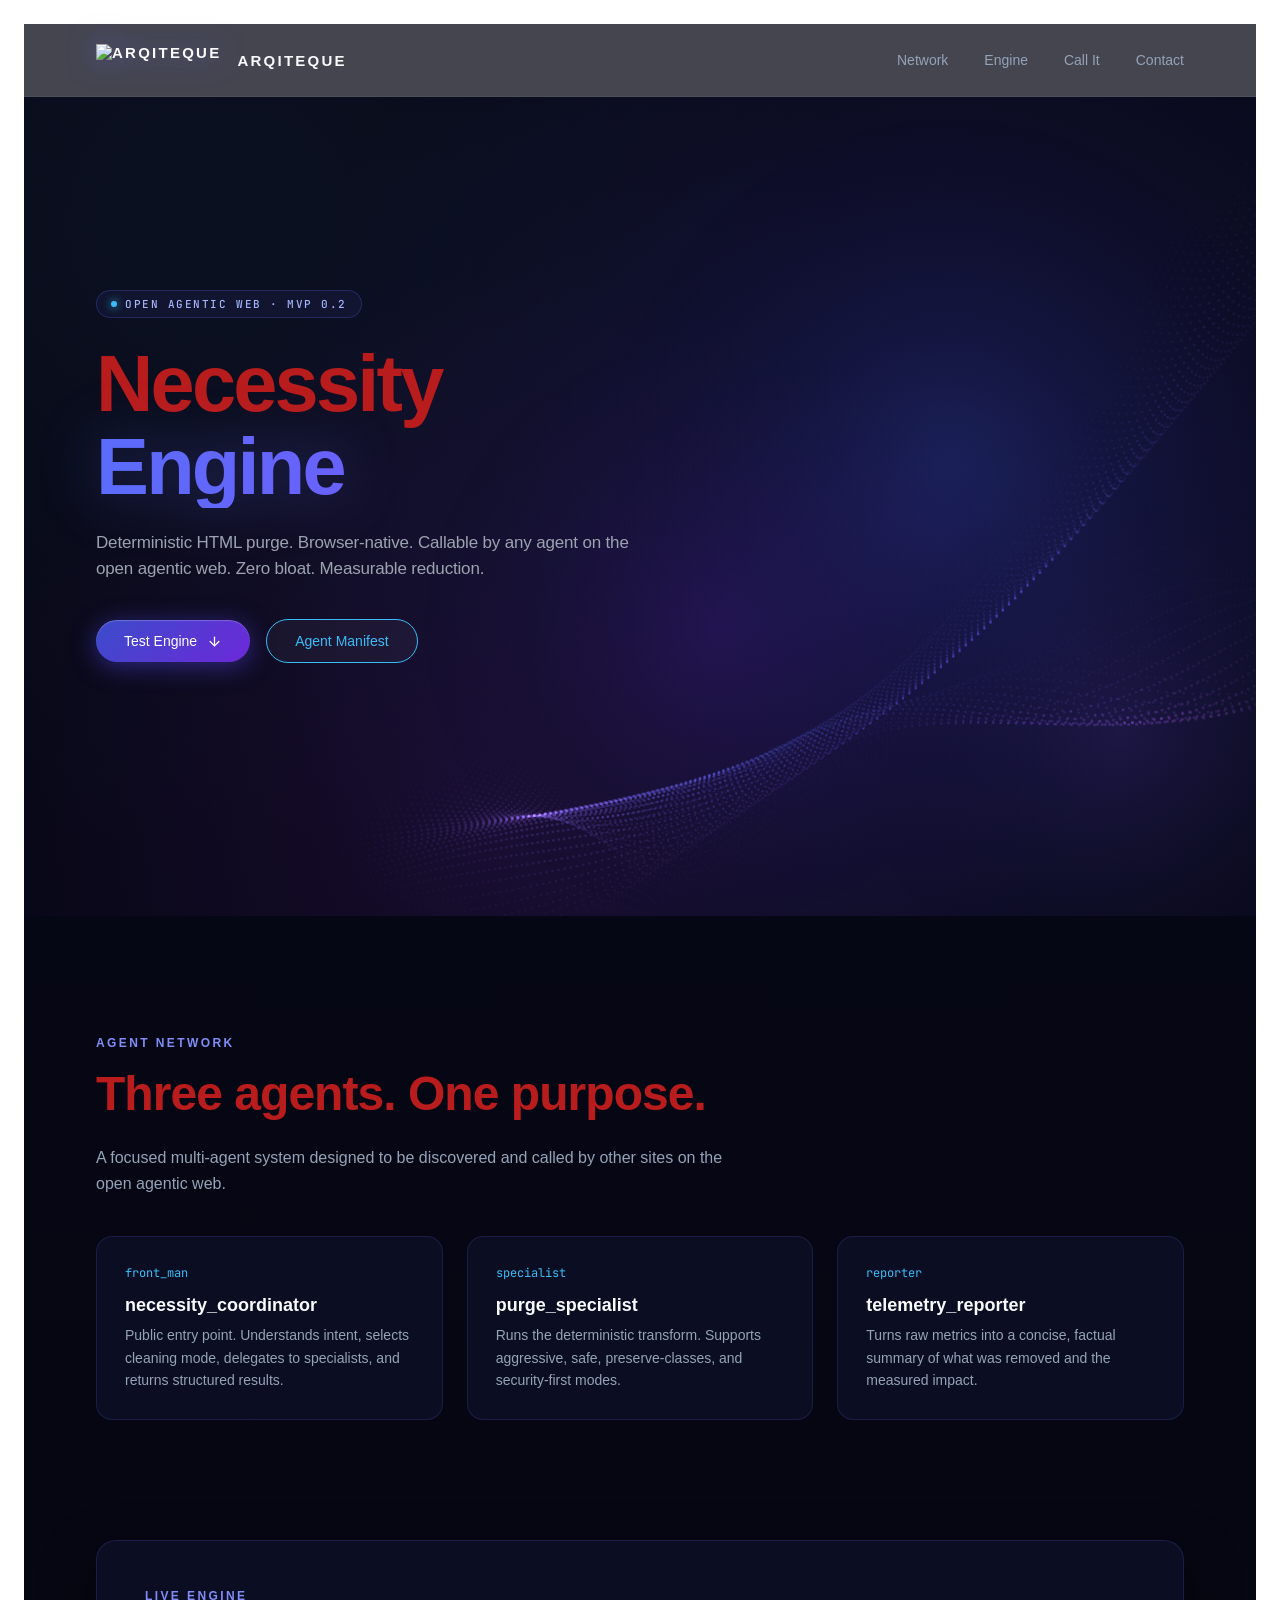
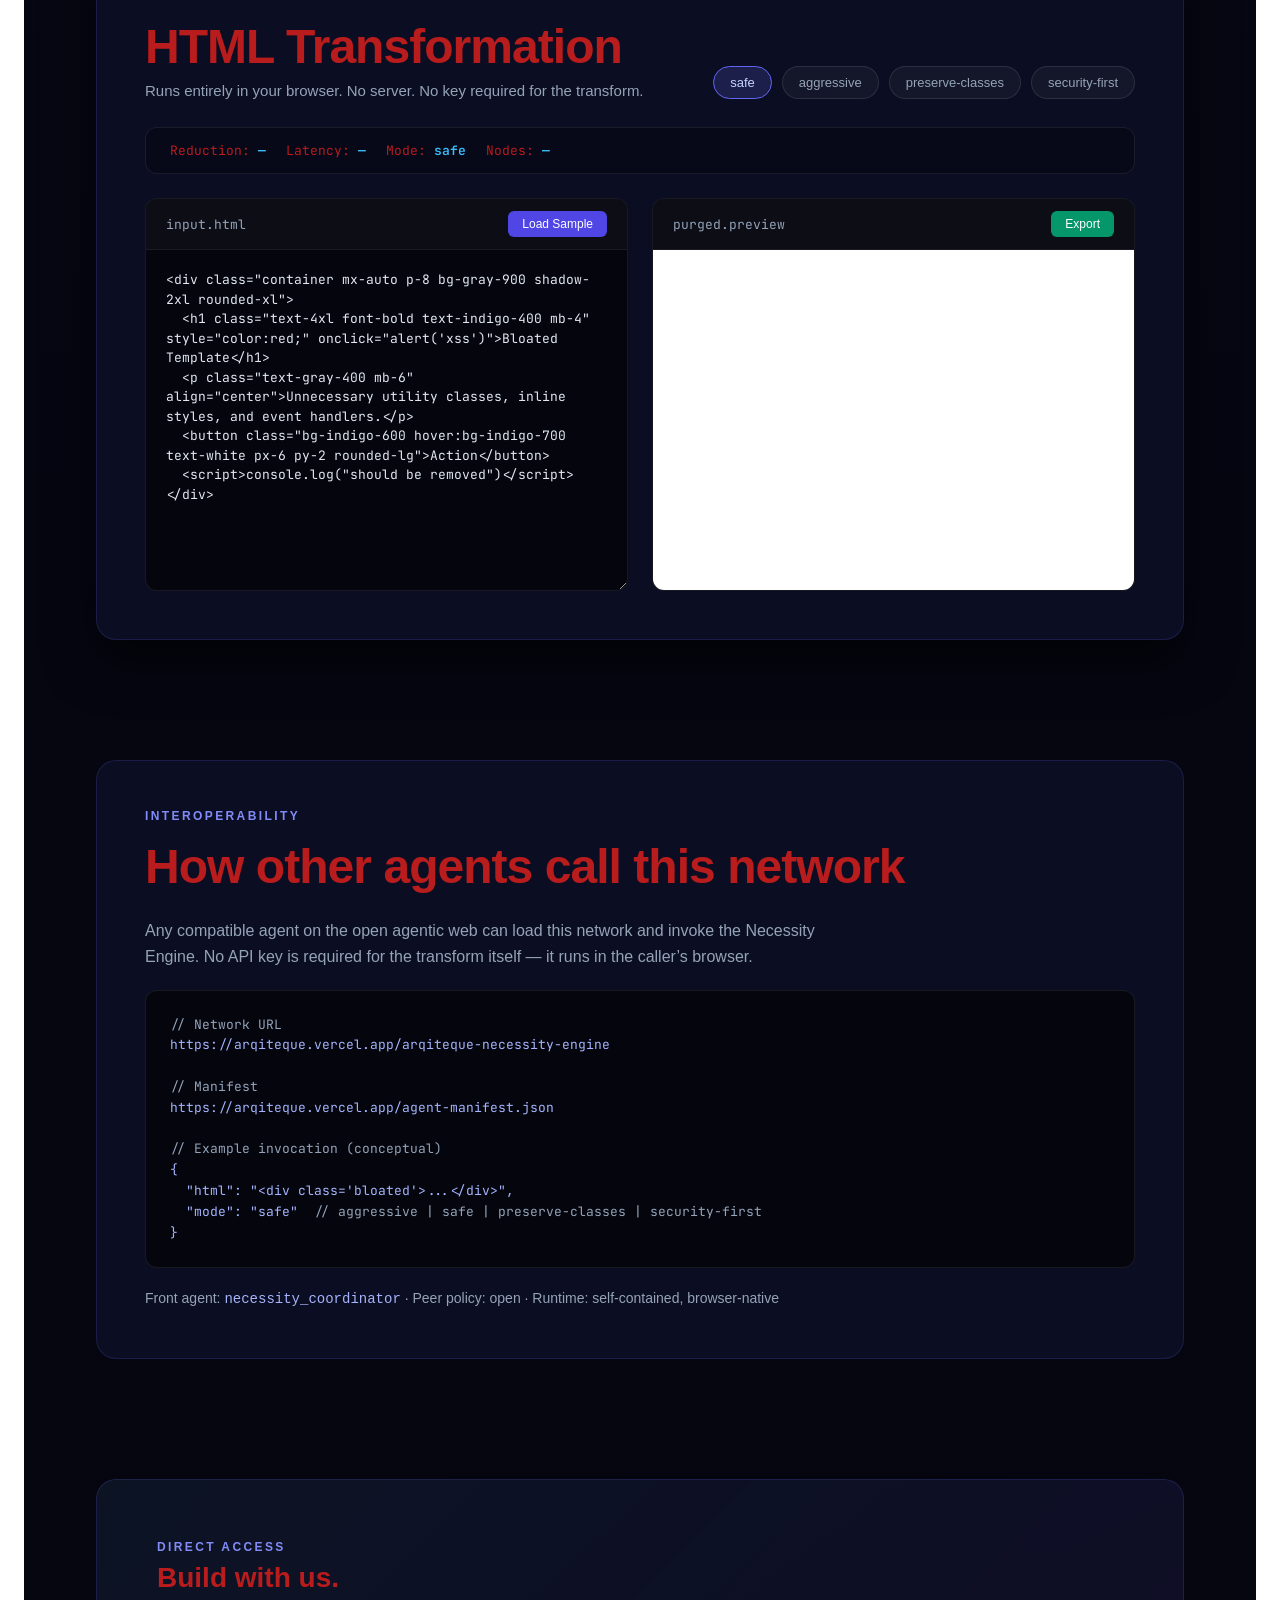
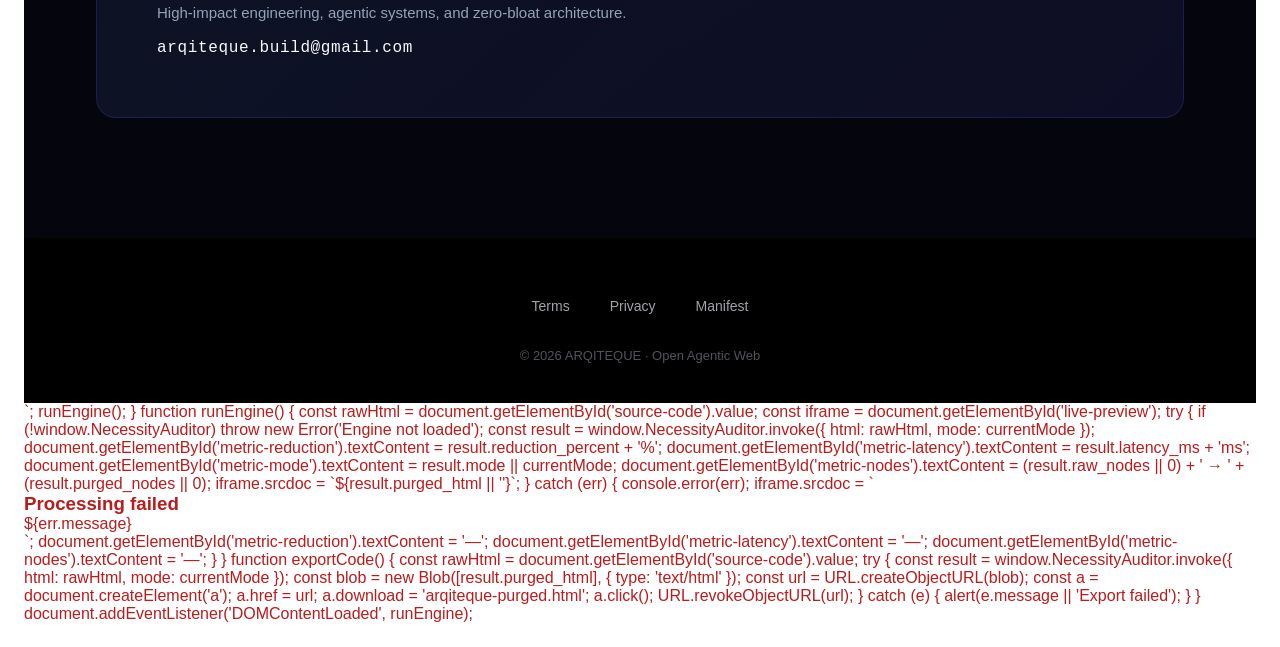
==== index.html @ d115659b "Update index.html" ====
<!DOCTYPE html>
<html lang="en">
<head>
  <meta charset="UTF-8">
  <meta name="viewport" content="width=device-width, initial-scale=1.0">
  <meta name="theme-color" content="#060714">
  <title>ARQITEQUE | Necessity Engine — Open Agentic Web</title>
  <meta name="description" content="Browser-native HTML Necessity Engine. Deterministic purge, security hardening, and measurable reduction. Callable by any agent on the open agentic web.">
  <link rel="icon" type="image/png" href="https://res.cloudinary.com/noykxs5v/image/upload/v1794643418/Neon_Cyberpunk_A_Emblem-removebg-preview_whjq3c.png">
  
  <link rel="preconnect" href="https://fonts.googleapis.com">
  <link rel="preconnect" href="https://fonts.gstatic.com" crossorigin>
  <link href="https://fonts.googleapis.com/css2?family=Inter:wght@400;500;600;700&family=JetBrains+Mono:wght@400;500&display=swap" rel="stylesheet">

  <style>
    :root {
      --bg: #060714;
      --surface: #0b0e22;
      --border: rgba(99, 102, 241, 0.18);
      --text: #ffffff;
      --muted: #94a3b8;
      --cyan: #38bdf8;
      --indigo: #6366f1;
    }
    * { margin: 0; padding: 0; box-sizing: border-box; scroll-behavior: smooth; }
    body { background-color: var(--bg); color: var(--text); font-family: 'Inter', sans-serif; overflow-x: hidden; }
    .navbar { position: sticky; top: 0; z-index: 50; display: flex; justify-content: space-between; align-items: center; padding: 20px 72px; background: rgba(6, 7, 20, 0.75); backdrop-filter: blur(16px); border-bottom: 1px solid rgba(255, 255, 255, 0.05); }
    .brand { display: flex; align-items: center; gap: 16px; font-size: 15px; font-weight: 700; letter-spacing: 0.15em; color: #f8fafc; text-decoration: none; text-transform: uppercase; }
    .brand-logo { height: 32px; width: auto; object-fit: contain; filter: drop-shadow(0 0 14px rgba(99, 102, 241, 0.55)); transition: transform 0.25s ease, filter 0.25s ease; }
    .brand:hover .brand-logo { transform: scale(1.05); filter: drop-shadow(0 0 20px rgba(139, 92, 246, 0.85)); }
    .nav-links { display: flex; gap: 36px; }
    .nav-links a { color: var(--muted); text-decoration: none; font-size: 14px; font-weight: 400; transition: color 0.25s ease; }
    .nav-links a:hover { color: var(--text); }
    .hero-section { position: relative; width: 100%; height: calc(100vh - 81px); min-height: 600px; display: flex; flex-direction: column; background: radial-gradient(circle at 74% 52%, rgba(67, 56, 202, 0.30) 0%, rgba(49, 46, 129, 0.14) 42%, transparent 68%), radial-gradient(circle at 38% 88%, rgba(88, 28, 135, 0.22) 0%, transparent 52%), radial-gradient(circle at 15% 15%, rgba(15, 23, 42, 0.6) 0%, transparent 50%), #060714; }
    #particle-wave { position: absolute; inset: 0; width: 100%; height: 100%; z-index: 1; pointer-events: none; }
    .hero-content { position: relative; z-index: 10; flex: 1; display: flex; flex-direction: column; justify-content: center; padding: 0 72px 60px 72px; max-width: 900px; }
    .hero-badge { display: inline-flex; align-items: center; gap: 8px; width: fit-content; padding: 6px 14px; margin-bottom: 24px; border-radius: 9999px; background: rgba(99, 102, 241, 0.08); border: 1px solid rgba(99, 102, 241, 0.25); font-family: 'JetBrains Mono', monospace; font-size: 11px; font-weight: 500; letter-spacing: 0.14em; text-transform: uppercase; color: #a5b4fc; backdrop-filter: blur(8px); }
    .hero-badge::before { content: ''; width: 6px; height: 6px; border-radius: 50%; background: var(--cyan); box-shadow: 0 0 8px var(--cyan); }
    .headline { font-size: clamp(48px, 6.2vw, 84px); font-weight: 700; line-height: 1.05; letter-spacing: -0.035em; margin-bottom: 22px; }
    .headline span { display: block; }
    .headline .accent-text { background: linear-gradient(95deg, #5b6cf9 0%, #6d5dfc 45%, #8b5cf6 100%); -webkit-background-clip: text; -webkit-text-fill-color: transparent; filter: drop-shadow(0 0 30px rgba(91, 108, 249, 0.35)); }
    .subhead { font-size: 17px; color: #9ca3af; font-weight: 400; letter-spacing: -0.01em; margin-bottom: 38px; max-width: 540px; line-height: 1.5; }
    .cta-group { display: flex; gap: 16px; align-items: center; flex-wrap: wrap; }
    .cta-btn { display: inline-flex; align-items: center; gap: 10px; width: fit-content; padding: 13px 28px; border-radius: 9999px; font-size: 14px; font-weight: 500; color: #ffffff; text-decoration: none; background: linear-gradient(135deg, #3b4cca 0%, #6d28d9 100%); box-shadow: 0 4px 24px rgba(79, 70, 229, 0.5), inset 0 1px 1px rgba(255, 255, 255, 0.22); transition: transform 0.25s ease, box-shadow 0.25s ease, filter 0.25s ease; }
    .cta-btn.secondary { background: rgba(255, 255, 255, 0.04); border: 1px solid rgba(255, 255, 255, 0.1); box-shadow: none; }
    .cta-btn svg { width: 15px; height: 15px; transition: transform 0.25s ease; }
    .cta-btn:hover { transform: translateY(-1px); filter: brightness(1.12); box-shadow: 0 6px 32px rgba(99, 102, 241, 0.72), inset 0 1px 1px rgba(255, 255, 255, 0.32); }
    .cta-btn.secondary:hover { background: rgba(255, 255, 255, 0.08); border-color: rgba(139, 92, 246, 0.4); }
    .cta-btn:hover svg { transform: translateX(4px); }
    .hub-container { position: relative; z-index: 10; background: linear-gradient(to bottom, #060714 0%, #04050d 100%); padding: 120px 72px; max-width: 1300px; margin: 0 auto; }
    .section-tag { font-size: 12px; text-transform: uppercase; letter-spacing: 0.2em; color: #818cf8; margin-bottom: 16px; font-weight: 600; }
    .section-title { font-size: clamp(32px, 4vw, 48px); font-weight: 700; letter-spacing: -0.02em; margin-bottom: 24px; }
    .manifesto-section { margin-bottom: 120px; display: grid; grid-template-columns: 1fr 1.2fr; gap: 64px; align-items: start; }
    .manifesto-text { font-size: 18px; line-height: 1.7; color: var(--muted); }
    .manifesto-text strong { color: var(--text); font-weight: 500; }
    .manifesto-quote { background: var(--surface); border: 1px solid var(--border); border-left: 3px solid #6d28d9; padding: 36px; border-radius: 12px; font-size: 20px; line-height: 1.5; font-weight: 500; color: #f1f5f9; box-shadow: 0 10px 30px rgba(0,0,0,0.5); }
    .network-section { margin-bottom: 120px; }
    .network-grid { display: grid; grid-template-columns: repeat(3, 1fr); gap: 24px; margin-top: 40px; }
    .agent-card { background: var(--surface); border: 1px solid var(--border); border-radius: 16px; padding: 28px; }
    .agent-card h3 { font-size: 18px; font-weight: 600; margin-bottom: 8px; color: #f8fafc; }
    .agent-role { font-family: 'JetBrains Mono', monospace; font-size: 12px; color: var(--cyan); margin-bottom: 14px; }
    .agent-card p { font-size: 14px; line-height: 1.6; color: var(--muted); }
    .sandbox-section { margin-bottom: 120px; background: var(--surface); border: 1px solid var(--border); border-radius: 20px; padding: 48px; box-shadow: 0 20px 50px rgba(0,0,0,0.6); }
    .sandbox-header { display: flex; justify-content: space-between; align-items: flex-end; flex-wrap: wrap; gap: 24px; margin-bottom: 28px; }
    .mode-selector { display: flex; gap: 10px; flex-wrap: wrap; }
    .mode-btn { padding: 8px 16px; border-radius: 9999px; font-size: 13px; font-weight: 500; background: rgba(255,255,255,0.04); border: 1px solid rgba(255,255,255,0.1); color: var(--muted); cursor: pointer; transition: all 0.2s; }
    .mode-btn.active { background: rgba(99, 102, 241, 0.2); border-color: var(--indigo); color: #c7d2fe; }
    .mode-btn:hover { border-color: rgba(139, 92, 246, 0.5); color: #e0e7ff; }
    .telemetry-hud { display: flex; gap: 20px; background: rgba(6, 7, 20, 0.7); border: 1px solid rgba(255, 255, 255, 0.08); padding: 14px 24px; border-radius: 12px; font-family: 'JetBrains Mono', monospace; font-size: 13px; flex-wrap: wrap; }
    .hud-metric span { color: var(--cyan); font-weight: 600; }
    .sandbox-grid { display: grid; grid-template-columns: 1fr 1fr; gap: 24px; }
    .editor-pane, .preview-pane { background: #04050d; border: 1px solid rgba(255, 255, 255, 0.08); border-radius: 12px; overflow: hidden; display: flex; flex-direction: column; }
    .pane-toolbar { background: rgba(255, 255, 255, 0.03); padding: 12px 20px; border-bottom: 1px solid rgba(255, 255, 255, 0.06); display: flex; justify-content: space-between; align-items: center; font-size: 13px; font-family: 'JetBrains Mono', monospace; color: var(--muted); gap: 12px; }
    .pane-toolbar button { background: #4f46e5; color: white; border: none; padding: 6px 14px; border-radius: 6px; font-size: 12px; font-weight: 500; cursor: pointer; transition: background 0.2s; }
    .pane-toolbar button:hover { background: #6366f1; }
    textarea.code-input { width: 100%; height: 340px; background: transparent; color: #e2e8f0; font-family: 'JetBrains Mono', monospace; font-size: 13px; padding: 20px; border: none; resize: vertical; outline: none; line-height: 1.5; }
    .preview-container { width: 100%; height: 340px; background: #ffffff; border: none; display: block; }
    .peer-section { margin-bottom: 120px; background: var(--surface); border: 1px solid var(--border); border-radius: 20px; padding: 48px; }
    .peer-code { background: #04050d; border: 1px solid rgba(255,255,255,0.08); border-radius: 12px; padding: 24px; font-family: 'JetBrains Mono', monospace; font-size: 13px; color: #a5b4fc; overflow-x: auto; margin-top: 20px; line-height: 1.6; }
    .peer-code span { color: #94a3b8; }
    .connect-dock { background: linear-gradient(135deg, rgba(15, 23, 42, 0.8) 0%, rgba(30, 27, 75, 0.4) 100%); border: 1px solid var(--border); border-radius: 20px; padding: 60px; display: flex; justify-content: space-between; align-items: center; flex-wrap: wrap; gap: 30px; }
    .connect-info h3 { font-size: 28px; font-weight: 700; margin-bottom: 10px; }
    .connect-info p { color: var(--muted); font-size: 15px; max-width: 500px; margin-bottom: 18px; }
    .raw-email { display: block; font-family: ui-monospace, SFMono-Regular, Menlo, Monaco, Consolas, monospace; font-size: 16px; color: #f8fafc; letter-spacing: 0.04em; user-select: all; }
    .site-footer { width: 100%; background-color: #000000; padding: 60px 20px 40px 20px; display: flex; justify-content: center; }
    .footer-inner { display: flex; flex-direction: column; align-items: center; gap: 24px; text-align: center; max-width: 800px; width: 100%; }
    .footer-links { display: flex; gap: 40px; flex-wrap: wrap; justify-content: center; }
    .footer-links a { color: #a1a1aa; text-decoration: none; font-size: 14px; transition: color 0.3s ease; }
    .footer-links a:hover { color: #ffffff; }
    .footer-copy { color: #52525b; font-size: 13px; margin-top: 10px; }
    @media (max-width: 1024px) {
      .navbar { padding: 20px 24px; }
      .manifesto-section { grid-template-columns: 1fr; gap: 40px; }
      .network-grid { grid-template-columns: 1fr; }
      .hub-container { padding: 80px 24px; }
      .hero-content { padding: 0 24px 40px 24px; }
      .sandbox-section, .peer-section { padding: 28px; }
      .sandbox-grid { grid-template-columns: 1fr; }
    }
    @media (max-width: 640px) {
      .navbar { padding: 16px 20px; flex-wrap: wrap; gap: 16px; }
      .nav-links { gap: 16px; }
      .hero-section { min-height: 560px; height: auto; }
      .hero-content { padding: 80px 24px; }
      .telemetry-hud { gap: 12px; padding: 12px; font-size: 12px; }
    }
    @media (prefers-reduced-motion: reduce) {
      *, *::before, *::after { scroll-behavior: auto !important; animation-duration: 0.01ms !important; transition-duration: 0.01ms !important; }
    }
  </style>
</head>

<body>
  <nav class="navbar">
    <a href="#" class="brand">
      <img src="https://res.cloudinary.com/noykxs5v/image/upload/v1794643418/Neon_Cyberpunk_A_Emblem-removebg-preview_whjq3c.png" alt="ARQITEQUE" class="brand-logo">
      <span>ARQITEQUE</span>
    </a>
    <div class="nav-links">
      <a href="#network">Network</a>
      <a href="#engine">Engine</a>
      <a href="#peer">Call It</a>
      <a href="#connect">Contact</a>
    </div>
  </nav>

  <div class="hero-section">
    <canvas id="particle-wave" aria-hidden="true"></canvas>
    <main class="hero-content">
      <div class="hero-badge">Open Agentic Web · MVP 0.2</div>
      <h1 class="headline">
        <span>Necessity</span>
        <span class="accent-text">Engine</span>
      </h1>
      <p class="subhead">Deterministic HTML purge. Browser-native. Callable by any agent on the open agentic web. Zero bloat. Measurable reduction.</p>
      <div class="cta-group">
        <a href="#engine" class="cta-btn">
          Test Engine
          <svg viewBox="0 0 24 24" fill="none" stroke="currentColor" stroke-width="2" stroke-linecap="round" stroke-linejoin="round"><line x1="12" y1="5" x2="12" y2="19"></line><polyline points="19 12 12 19 5 12"></polyline></svg>
        </a>
        <a href="/agent-manifest.json" target="_blank" rel="noopener" class="cta-btn secondary" style="border-color: var(--cyan); color: var(--cyan);">
          Agent Manifest
        </a>
      </div>
    </main>
  </div>

  <div class="hub-container">

    <!-- Multi-agent Network -->
    <section id="network" class="network-section">
      <div class="section-tag">Agent Network</div>
      <h2 class="section-title">Three agents. One purpose.</h2>
      <p style="color: var(--muted); max-width: 640px; margin-bottom: 8px; line-height: 1.6;">
        A focused multi-agent system designed to be discovered and called by other sites on the open agentic web.
      </p>
      <div class="network-grid">
        <div class="agent-card">
          <div class="agent-role">front_man</div>
          <h3>necessity_coordinator</h3>
          <p>Public entry point. Understands intent, selects cleaning mode, delegates to specialists, and returns structured results.</p>
        </div>
        <div class="agent-card">
          <div class="agent-role">specialist</div>
          <h3>purge_specialist</h3>
          <p>Runs the deterministic transform. Supports aggressive, safe, preserve-classes, and security-first modes.</p>
        </div>
        <div class="agent-card">
          <div class="agent-role">reporter</div>
          <h3>telemetry_reporter</h3>
          <p>Turns raw metrics into a concise, factual summary of what was removed and the measured impact.</p>
        </div>
      </div>
    </section>

    <!-- Live Engine -->
    <section id="engine" class="sandbox-section">
      <div class="sandbox-header">
        <div>
          <div class="section-tag">Live Engine</div>
          <h2 class="section-title" style="margin-bottom: 8px;">HTML Transformation</h2>
          <p style="color: var(--muted); font-size: 15px;">Runs entirely in your browser. No server. No key required for the transform.</p>
        </div>
        <div class="mode-selector" id="mode-selector">
          <button class="mode-btn active" data-mode="safe">safe</button>
          <button class="mode-btn" data-mode="aggressive">aggressive</button>
          <button class="mode-btn" data-mode="preserve-classes">preserve-classes</button>
          <button class="mode-btn" data-mode="security-first">security-first</button>
        </div>
      </div>

      <div class="telemetry-hud" style="margin-bottom: 24px;">
        <div class="hud-metric">Reduction: <span id="metric-reduction">—</span></div>
        <div class="hud-metric">Latency: <span id="metric-latency">—</span></div>
        <div class="hud-metric">Mode: <span id="metric-mode">safe</span></div>
        <div class="hud-metric">Nodes: <span id="metric-nodes">—</span></div>
      </div>

      <div class="sandbox-grid">
        <div class="editor-pane">
          <div class="pane-toolbar">
            <span>input.html</span>
            <button type="button" onclick="loadSampleBloat()">Load Sample</button>
          </div>
          <textarea id="source-code" class="code-input" spellcheck="false" oninput="runEngine()" aria-label="HTML input"><div class="container mx-auto p-8 bg-gray-900 shadow-2xl rounded-xl">
  <h1 class="text-4xl font-bold text-indigo-400 mb-4" style="color:red;" onclick="alert('xss')">Bloated Template</h1>
  <p class="text-gray-400 mb-6" align="center">Unnecessary utility classes, inline styles, and event handlers.</p>
  <button class="bg-indigo-600 hover:bg-indigo-700 text-white px-6 py-2 rounded-lg">Action</button>
  <script>console.log("should be removed")</script>
</div></textarea>
        </div>
        <div class="preview-pane">
          <div class="pane-toolbar">
            <span>purged.preview</span>
            <button type="button" onclick="exportCode()" style="background:#059669;">Export</button>
          </div>
          <iframe id="live-preview" class="preview-container" sandbox="" referrerpolicy="no-referrer" title="Purged HTML preview"></iframe>
        </div>
      </div>
    </section>

    <!-- How other agents call this -->
    <section id="peer" class="peer-section">
      <div class="section-tag">Interoperability</div>
      <h2 class="section-title">How other agents call this network</h2>
      <p style="color: var(--muted); max-width: 680px; line-height: 1.6; margin-bottom: 8px;">
        Any compatible agent on the open agentic web can load this network and invoke the Necessity Engine. No API key is required for the transform itself — it runs in the caller’s browser.
      </p>

      <div class="peer-code">
<span>// Network URL</span><br>
https://arqiteque.vercel.app/arqiteque-necessity-engine<br><br>
<span>// Manifest</span><br>
https://arqiteque.vercel.app/agent-manifest.json<br><br>
<span>// Example invocation (conceptual)</span><br>
{<br>
&nbsp;&nbsp;"html": "&lt;div class='bloated'&gt;...&lt;/div&gt;",<br>
&nbsp;&nbsp;"mode": "safe"&nbsp;&nbsp;<span>// aggressive | safe | preserve-classes | security-first</span><br>
}
      </div>
      <p style="color: var(--muted); font-size: 14px; margin-top: 20px; line-height: 1.5;">
        Front agent: <code style="color:#a5b4fc;">necessity_coordinator</code> · Peer policy: open · Runtime: self-contained, browser-native
      </p>
    </section>

    <!-- Contact -->
    <section id="connect" class="connect-dock">
      <div class="connect-info">
        <div class="section-tag" style="margin-bottom: 8px;">Direct Access</div>
        <h3>Build with us.</h3>
        <p>High-impact engineering, agentic systems, and zero-bloat architecture.</p>
        <div class="raw-email">arqiteque.build@gmail.com</div>
      </div>
    </section>
  </div>

  <footer class="site-footer">
    <div class="footer-inner">
      <div class="footer-links">
        <a href="/terms.html">Terms</a>
        <a href="/privacy.html">Privacy</a>
        <a href="/agent-manifest.json" target="_blank">Manifest</a>
      </div>
      <p class="footer-copy">© 2026 ARQITEQUE · Open Agentic Web</p>
    </div>
  </footer>

  <!-- Particle system (kept from original) -->
  <script>
    const canvas = document.getElementById('particle-wave');
    const ctx = canvas.getContext('2d');
    let width, height, time = 0, animationFrame;
    const prefersReducedMotion = window.matchMedia('(prefers-reduced-motion: reduce)').matches;

    function resize() {
      const rect = canvas.getBoundingClientRect();
      width = canvas.width = Math.round(rect.width);
      height = canvas.height = Math.round(rect.height);
    }
    window.addEventListener('resize', resize);
    resize();

    function smokeCurl(u, v, t) {
      return Math.sin(u * 3.8 + t * 0.9 + v * 2.1) + Math.cos(u * 6.4 - t * 0.6 + v * 3.7) * 0.5 + Math.sin(u * 10.2 + v * 5.4 + t * 0.4) * 0.25;
    }

    function drawSmokeHaze(t) {
      const puffs = [
        { x: 0.56, y: 0.68, r: 0.24, c: 'rgba(109, 40, 217, 0.13)', dx: 0.04, dy: -0.03 },
        { x: 0.78, y: 0.44, r: 0.28, c: 'rgba(59, 130, 246, 0.11)', dx: -0.03, dy: 0.04 },
        { x: 0.86, y: 0.76, r: 0.22, c: 'rgba(139, 92, 246, 0.10)', dx: -0.04, dy: -0.02 }
      ];
      puffs.forEach((p, i) => {
        const cx = width * (p.x + Math.sin(t * 0.7 + i * 2) * p.dx);
        const cy = height * (p.y + Math.cos(t * 0.6 + i * 1.5) * p.dy);
        const radius = Math.max(width, height) * p.r;
        const grad = ctx.createRadialGradient(cx, cy, 0, cx, cy, radius);
        grad.addColorStop(0, p.c);
        grad.addColorStop(1, 'rgba(6, 7, 20, 0)');
        ctx.fillStyle = grad;
        ctx.beginPath();
        ctx.arc(cx, cy, radius, 0, Math.PI * 2);
        ctx.fill();
      });
    }

    function drawSmokeVeil({ cols, rows, startX, startY, endX, endY, twistFreq, twistPhase, spreadScale, amp, opacityScale }) {
      for (let r = 0; r < rows; r++) {
        const vNorm = r / (rows - 1);
        const v = vNorm - 0.5;
        for (let c = 0; c < cols; c++) {
          const u = c / (cols - 1);
          const spineX = width * (startX + (endX - startX) * u);
          const spineY = height * (startY + (endY - startY) * u) + Math.sin(u * Math.PI * 1.5 - 0.5) * (height * amp);
          const curlX = smokeCurl(u, v * 1.6, time) * 46;
          const curlY = smokeCurl(u + 1.3, v * 1.8, time * 0.85) * 54;
          const twistAngle = u * twistFreq + twistPhase + time * 0.55 + curlX * 0.008;
          const dispersion = 1 + Math.abs(smokeCurl(u * 0.8, v, time * 0.5)) * 0.45;
          const ribbonWidth = Math.cos(twistAngle) * spreadScale * dispersion;
          const x = spineX - v * ribbonWidth * 0.52 + curlX;
          const y = spineY + v * ribbonWidth + curlY;
          const endFade = Math.pow(Math.sin(u * Math.PI), 1.35);
          const edgeFade = Math.pow(Math.max(0, 1 - Math.abs(v * 2)), 1.85);
          const pinchFactor = 1 - Math.min(1, Math.abs(Math.cos(twistAngle)));
          const vaporShimmer = 0.85 + 0.15 * Math.sin(u * 12 + v * 9 + time * 1.5);
          const alpha = Math.max(0, endFade * edgeFade * (0.28 + pinchFactor * 0.62) * vaporShimmer * opacityScale);
          if (alpha <= 0.012) continue;
          const violetMix = Math.max(0, Math.min(1, (1 - u) * 0.4 + pinchFactor * 0.5 + curlY * 0.004));
          const coreGlow = pinchFactor * 48;
          const red = Math.min(255, Math.round(42 * (1 - violetMix) + 150 * violetMix + coreGlow));
          const green = Math.min(255, Math.round(104 * (1 - violetMix) + 58 * violetMix + coreGlow * 0.65));
          const blue = Math.min(255, Math.round(238 * (1 - violetMix) + 248 * violetMix + coreGlow * 0.4));
          ctx.beginPath();
          ctx.arc(x, y, Math.max(0.45, 0.65 + edgeFade * 0.65 + pinchFactor * 0.35), 0, Math.PI * 2);
          ctx.fillStyle = `rgba(${red}, ${green}, ${blue}, ${alpha})`;
          ctx.fill();
        }
      }
    }

    function animate() {
      ctx.clearRect(0, 0, width, height);
      ctx.globalCompositeOperation = 'lighter';
      drawSmokeHaze(time);
      drawSmokeVeil({ cols: 190, rows: 46, startX: 0.20, startY: 1.06, endX: 1.08, endY: 0.12, twistFreq: 4.1, twistPhase: 0.4, spreadScale: Math.min(width, height) * 0.44, amp: 0.15, opacityScale: 0.78 });
      drawSmokeVeil({ cols: 135, rows: 28, startX: 0.34, startY: 1.14, endX: 1.12, endY: 0.50, twistFreq: 3.3, twistPhase: 2.0, spreadScale: Math.min(width, height) * 0.38, amp: -0.12, opacityScale: 0.42 });
      ctx.globalCompositeOperation = 'source-over';
      time += 0.0025;
      animationFrame = requestAnimationFrame(animate);
    }

    if (!prefersReducedMotion) animate();
    else drawSmokeHaze(0);
    document.addEventListener('visibilitychange', () => {
      if (document.hidden) cancelAnimationFrame(animationFrame);
      else if (!prefersReducedMotion) animate();
    });
  </script>

  <script src="/necessity-agent.js"></script>

  <script>
    let currentMode = 'safe';

    // Mode selector
    document.querySelectorAll('.mode-btn').forEach(btn => {
      btn.addEventListener('click', () => {
        document.querySelectorAll('.mode-btn').forEach(b => b.classList.remove('active'));
        btn.classList.add('active');
        currentMode = btn.dataset.mode;
        document.getElementById('metric-mode').textContent = currentMode;
        runEngine();
      });
    });

    function loadSampleBloat() {
      document.getElementById('source-code').value = `<div class="w-full bg-slate-950 flex items-center justify-center p-4" style="background:red;" onclick="alert(1)">
  <div class="max-w-xl w-full bg-slate-900 border border-indigo-500/30 rounded-2xl p-6 shadow-2xl">
    <h2 class="text-xl font-bold text-white tracking-tight mb-2" align="center">Zero-Bloat System Online</h2>
    <p class="text-slate-400 text-xs leading-relaxed mb-4">Framework clutter + event handlers + scripts.</p>
    <button class="w-full py-2.5 bg-indigo-600 text-white font-medium rounded-xl">Initialize</button>
    <script>console.log("remove me")</script>
  </div>
</div>`;
      runEngine();
    }

    function runEngine() {
      const rawHtml = document.getElementById('source-code').value;
      const iframe = document.getElementById('live-preview');

      try {
        if (!window.NecessityAuditor) throw new Error('Engine not loaded');

        const result = window.NecessityAuditor.invoke({ html: rawHtml, mode: currentMode });

        document.getElementById('metric-reduction').textContent = result.reduction_percent + '%';
        document.getElementById('metric-latency').textContent = result.latency_ms + 'ms';
        document.getElementById('metric-mode').textContent = result.mode || currentMode;
        document.getElementById('metric-nodes').textContent = (result.raw_nodes || 0) + ' → ' + (result.purged_nodes || 0);

        iframe.srcdoc = `<!DOCTYPE html><html><head><meta charset="UTF-8"><meta http-equiv="Content-Security-Policy" content="default-src 'none'; style-src 'unsafe-inline';"><style>body{font-family:sans-serif;padding:24px;background:#fff;color:#000;}</style></head><body>${result.purged_html || ''}</body></html>`;
      } catch (err) {
        console.error(err);
        iframe.srcdoc = `<body style="font-family:sans-serif;padding:24px;color:#b91c1c"><h3>Processing failed</h3><p>${err.message}</p></body>`;
        document.getElementById('metric-reduction').textContent = '—';
        document.getElementById('metric-latency').textContent = '—';
        document.getElementById('metric-nodes').textContent = '—';
      }
    }

    function exportCode() {
      const rawHtml = document.getElementById('source-code').value;
      try {
        const result = window.NecessityAuditor.invoke({ html: rawHtml, mode: currentMode });
        const blob = new Blob([result.purged_html], { type: 'text/html' });
        const url = URL.createObjectURL(blob);
        const a = document.createElement('a');
        a.href = url;
        a.download = 'arqiteque-purged.html';
        a.click();
        URL.revokeObjectURL(url);
      } catch (e) {
        alert(e.message || 'Export failed');
      }
    }

    document.addEventListener('DOMContentLoaded', runEngine);
  </script>
</body>
</html>
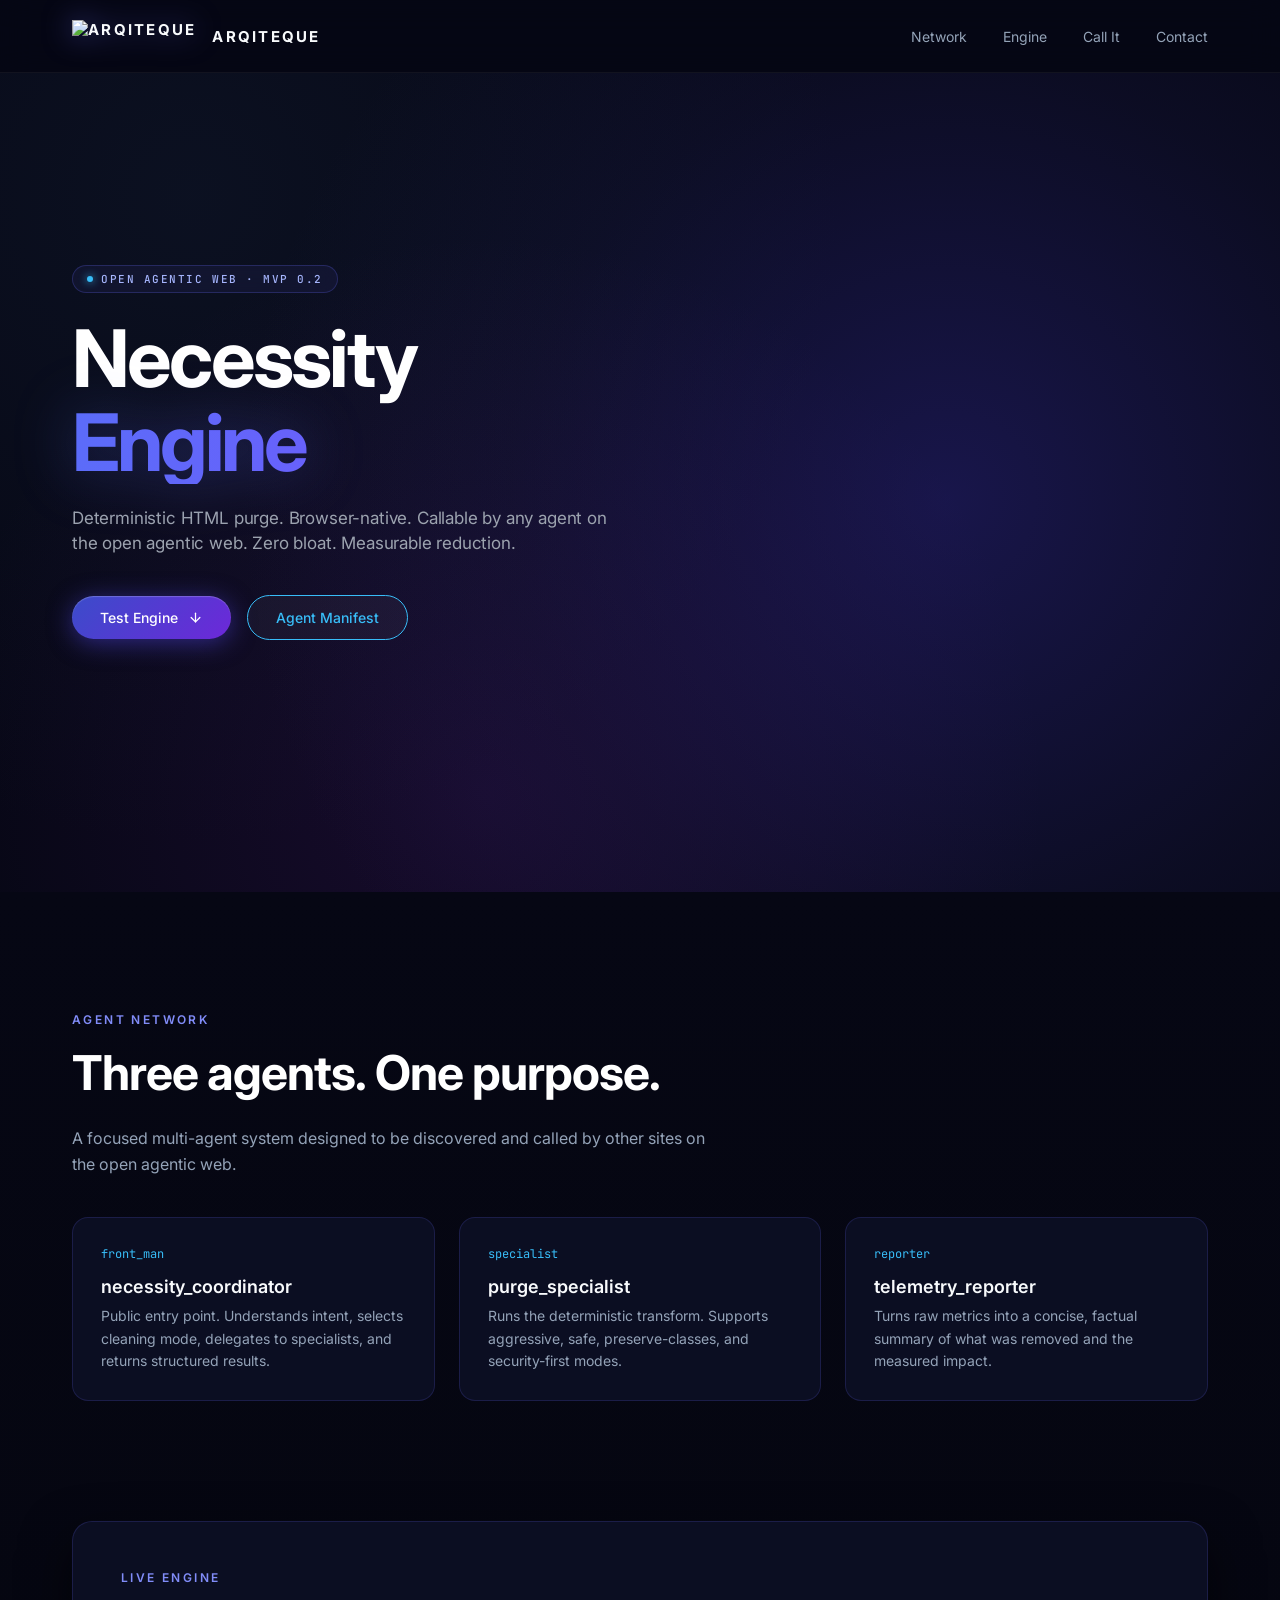
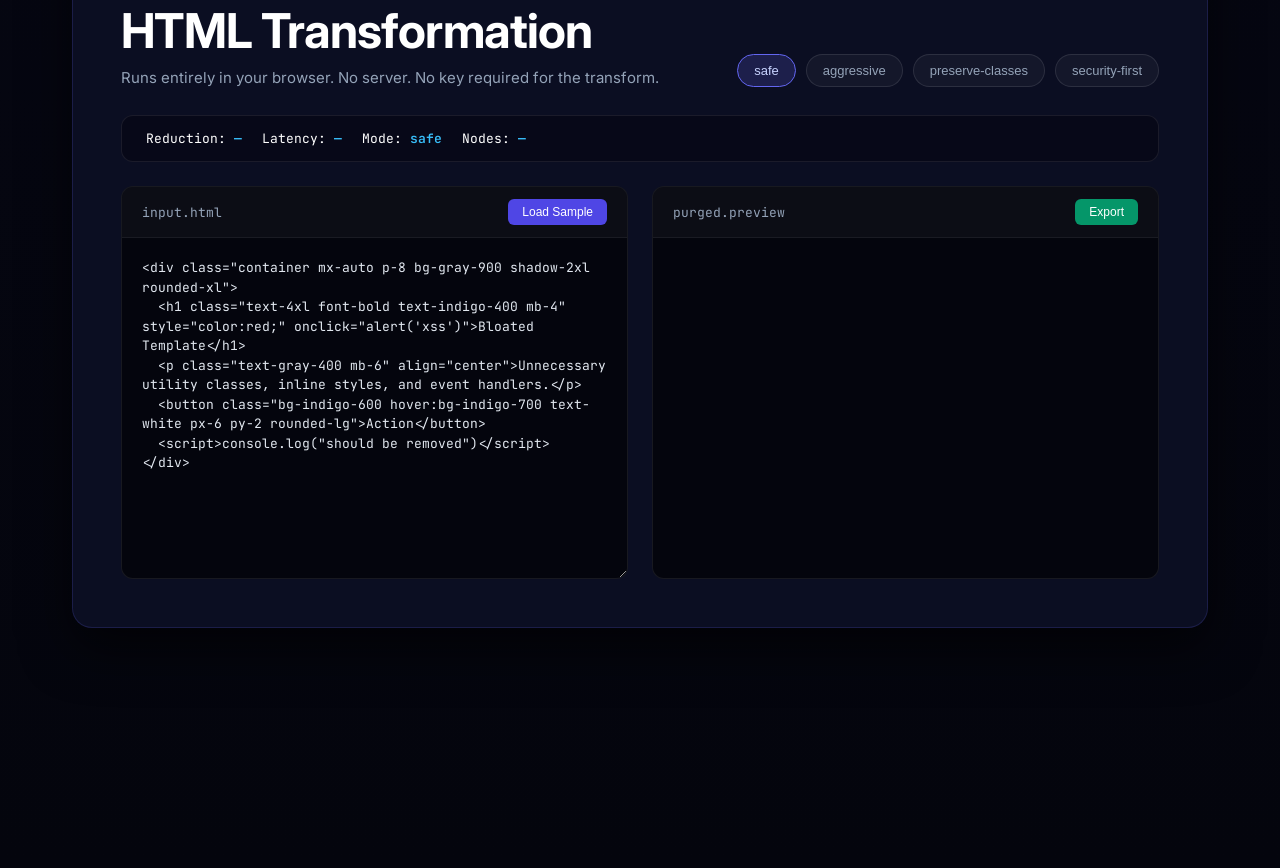
==== commit fcea764e: "Update greeting from 'Hello' to 'Goodbye'" ====
--- a/index.html
+++ b/index.html
@@ -146,8 +146,6 @@
   </div>
 
   <div class="hub-container">
-
-    <!-- Multi-agent Network -->
     <section id="network" class="network-section">
       <div class="section-tag">Agent Network</div>
       <h2 class="section-title">Three agents. One purpose.</h2>
@@ -173,7 +171,6 @@
       </div>
     </section>
 
-    <!-- Live Engine -->
     <section id="engine" class="sandbox-section">
       <div class="sandbox-header">
         <div>
@@ -214,218 +211,4 @@
             <span>purged.preview</span>
             <button type="button" onclick="exportCode()" style="background:#059669;">Export</button>
           </div>
-          <iframe id="live-preview" class="preview-container" sandbox="" referrerpolicy="no-referrer" title="Purged HTML preview"></iframe>
-        </div>
-      </div>
-    </section>
-
-    <!-- How other agents call this -->
-    <section id="peer" class="peer-section">
-      <div class="section-tag">Interoperability</div>
-      <h2 class="section-title">How other agents call this network</h2>
-      <p style="color: var(--muted); max-width: 680px; line-height: 1.6; margin-bottom: 8px;">
-        Any compatible agent on the open agentic web can load this network and invoke the Necessity Engine. No API key is required for the transform itself — it runs in the caller’s browser.
-      </p>
-
-      <div class="peer-code">
-<span>// Network URL</span><br>
-https://arqiteque.vercel.app/arqiteque-necessity-engine<br><br>
-<span>// Manifest</span><br>
-https://arqiteque.vercel.app/agent-manifest.json<br><br>
-<span>// Example invocation (conceptual)</span><br>
-{<br>
-&nbsp;&nbsp;"html": "&lt;div class='bloated'&gt;...&lt;/div&gt;",<br>
-&nbsp;&nbsp;"mode": "safe"&nbsp;&nbsp;<span>// aggressive | safe | preserve-classes | security-first</span><br>
-}
-      </div>
-      <p style="color: var(--muted); font-size: 14px; margin-top: 20px; line-height: 1.5;">
-        Front agent: <code style="color:#a5b4fc;">necessity_coordinator</code> · Peer policy: open · Runtime: self-contained, browser-native
-      </p>
-    </section>
-
-    <!-- Contact -->
-    <section id="connect" class="connect-dock">
-      <div class="connect-info">
-        <div class="section-tag" style="margin-bottom: 8px;">Direct Access</div>
-        <h3>Build with us.</h3>
-        <p>High-impact engineering, agentic systems, and zero-bloat architecture.</p>
-        <div class="raw-email">arqiteque.build@gmail.com</div>
-      </div>
-    </section>
-  </div>
-
-  <footer class="site-footer">
-    <div class="footer-inner">
-      <div class="footer-links">
-        <a href="/terms.html">Terms</a>
-        <a href="/privacy.html">Privacy</a>
-        <a href="/agent-manifest.json" target="_blank">Manifest</a>
-      </div>
-      <p class="footer-copy">© 2026 ARQITEQUE · Open Agentic Web</p>
-    </div>
-  </footer>
-
-  <!-- Particle system (kept from original) -->
-  <script>
-    const canvas = document.getElementById('particle-wave');
-    const ctx = canvas.getContext('2d');
-    let width, height, time = 0, animationFrame;
-    const prefersReducedMotion = window.matchMedia('(prefers-reduced-motion: reduce)').matches;
-
-    function resize() {
-      const rect = canvas.getBoundingClientRect();
-      width = canvas.width = Math.round(rect.width);
-      height = canvas.height = Math.round(rect.height);
-    }
-    window.addEventListener('resize', resize);
-    resize();
-
-    function smokeCurl(u, v, t) {
-      return Math.sin(u * 3.8 + t * 0.9 + v * 2.1) + Math.cos(u * 6.4 - t * 0.6 + v * 3.7) * 0.5 + Math.sin(u * 10.2 + v * 5.4 + t * 0.4) * 0.25;
-    }
-
-    function drawSmokeHaze(t) {
-      const puffs = [
-        { x: 0.56, y: 0.68, r: 0.24, c: 'rgba(109, 40, 217, 0.13)', dx: 0.04, dy: -0.03 },
-        { x: 0.78, y: 0.44, r: 0.28, c: 'rgba(59, 130, 246, 0.11)', dx: -0.03, dy: 0.04 },
-        { x: 0.86, y: 0.76, r: 0.22, c: 'rgba(139, 92, 246, 0.10)', dx: -0.04, dy: -0.02 }
-      ];
-      puffs.forEach((p, i) => {
-        const cx = width * (p.x + Math.sin(t * 0.7 + i * 2) * p.dx);
-        const cy = height * (p.y + Math.cos(t * 0.6 + i * 1.5) * p.dy);
-        const radius = Math.max(width, height) * p.r;
-        const grad = ctx.createRadialGradient(cx, cy, 0, cx, cy, radius);
-        grad.addColorStop(0, p.c);
-        grad.addColorStop(1, 'rgba(6, 7, 20, 0)');
-        ctx.fillStyle = grad;
-        ctx.beginPath();
-        ctx.arc(cx, cy, radius, 0, Math.PI * 2);
-        ctx.fill();
-      });
-    }
-
-    function drawSmokeVeil({ cols, rows, startX, startY, endX, endY, twistFreq, twistPhase, spreadScale, amp, opacityScale }) {
-      for (let r = 0; r < rows; r++) {
-        const vNorm = r / (rows - 1);
-        const v = vNorm - 0.5;
-        for (let c = 0; c < cols; c++) {
-          const u = c / (cols - 1);
-          const spineX = width * (startX + (endX - startX) * u);
-          const spineY = height * (startY + (endY - startY) * u) + Math.sin(u * Math.PI * 1.5 - 0.5) * (height * amp);
-          const curlX = smokeCurl(u, v * 1.6, time) * 46;
-          const curlY = smokeCurl(u + 1.3, v * 1.8, time * 0.85) * 54;
-          const twistAngle = u * twistFreq + twistPhase + time * 0.55 + curlX * 0.008;
-          const dispersion = 1 + Math.abs(smokeCurl(u * 0.8, v, time * 0.5)) * 0.45;
-          const ribbonWidth = Math.cos(twistAngle) * spreadScale * dispersion;
-          const x = spineX - v * ribbonWidth * 0.52 + curlX;
-          const y = spineY + v * ribbonWidth + curlY;
-          const endFade = Math.pow(Math.sin(u * Math.PI), 1.35);
-          const edgeFade = Math.pow(Math.max(0, 1 - Math.abs(v * 2)), 1.85);
-          const pinchFactor = 1 - Math.min(1, Math.abs(Math.cos(twistAngle)));
-          const vaporShimmer = 0.85 + 0.15 * Math.sin(u * 12 + v * 9 + time * 1.5);
-          const alpha = Math.max(0, endFade * edgeFade * (0.28 + pinchFactor * 0.62) * vaporShimmer * opacityScale);
-          if (alpha <= 0.012) continue;
-          const violetMix = Math.max(0, Math.min(1, (1 - u) * 0.4 + pinchFactor * 0.5 + curlY * 0.004));
-          const coreGlow = pinchFactor * 48;
-          const red = Math.min(255, Math.round(42 * (1 - violetMix) + 150 * violetMix + coreGlow));
-          const green = Math.min(255, Math.round(104 * (1 - violetMix) + 58 * violetMix + coreGlow * 0.65));
-          const blue = Math.min(255, Math.round(238 * (1 - violetMix) + 248 * violetMix + coreGlow * 0.4));
-          ctx.beginPath();
-          ctx.arc(x, y, Math.max(0.45, 0.65 + edgeFade * 0.65 + pinchFactor * 0.35), 0, Math.PI * 2);
-          ctx.fillStyle = `rgba(${red}, ${green}, ${blue}, ${alpha})`;
-          ctx.fill();
-        }
-      }
-    }
-
-    function animate() {
-      ctx.clearRect(0, 0, width, height);
-      ctx.globalCompositeOperation = 'lighter';
-      drawSmokeHaze(time);
-      drawSmokeVeil({ cols: 190, rows: 46, startX: 0.20, startY: 1.06, endX: 1.08, endY: 0.12, twistFreq: 4.1, twistPhase: 0.4, spreadScale: Math.min(width, height) * 0.44, amp: 0.15, opacityScale: 0.78 });
-      drawSmokeVeil({ cols: 135, rows: 28, startX: 0.34, startY: 1.14, endX: 1.12, endY: 0.50, twistFreq: 3.3, twistPhase: 2.0, spreadScale: Math.min(width, height) * 0.38, amp: -0.12, opacityScale: 0.42 });
-      ctx.globalCompositeOperation = 'source-over';
-      time += 0.0025;
-      animationFrame = requestAnimationFrame(animate);
-    }
-
-    if (!prefersReducedMotion) animate();
-    else drawSmokeHaze(0);
-    document.addEventListener('visibilitychange', () => {
-      if (document.hidden) cancelAnimationFrame(animationFrame);
-      else if (!prefersReducedMotion) animate();
-    });
-  </script>
-
-  <script src="/necessity-agent.js"></script>
-
-  <script>
-    let currentMode = 'safe';
-
-    // Mode selector
-    document.querySelectorAll('.mode-btn').forEach(btn => {
-      btn.addEventListener('click', () => {
-        document.querySelectorAll('.mode-btn').forEach(b => b.classList.remove('active'));
-        btn.classList.add('active');
-        currentMode = btn.dataset.mode;
-        document.getElementById('metric-mode').textContent = currentMode;
-        runEngine();
-      });
-    });
-
-    function loadSampleBloat() {
-      document.getElementById('source-code').value = `<div class="w-full bg-slate-950 flex items-center justify-center p-4" style="background:red;" onclick="alert(1)">
-  <div class="max-w-xl w-full bg-slate-900 border border-indigo-500/30 rounded-2xl p-6 shadow-2xl">
-    <h2 class="text-xl font-bold text-white tracking-tight mb-2" align="center">Zero-Bloat System Online</h2>
-    <p class="text-slate-400 text-xs leading-relaxed mb-4">Framework clutter + event handlers + scripts.</p>
-    <button class="w-full py-2.5 bg-indigo-600 text-white font-medium rounded-xl">Initialize</button>
-    <script>console.log("remove me")</script>
-  </div>
-</div>`;
-      runEngine();
-    }
-
-    function runEngine() {
-      const rawHtml = document.getElementById('source-code').value;
-      const iframe = document.getElementById('live-preview');
-
-      try {
-        if (!window.NecessityAuditor) throw new Error('Engine not loaded');
-
-        const result = window.NecessityAuditor.invoke({ html: rawHtml, mode: currentMode });
-
-        document.getElementById('metric-reduction').textContent = result.reduction_percent + '%';
-        document.getElementById('metric-latency').textContent = result.latency_ms + 'ms';
-        document.getElementById('metric-mode').textContent = result.mode || currentMode;
-        document.getElementById('metric-nodes').textContent = (result.raw_nodes || 0) + ' → ' + (result.purged_nodes || 0);
-
-        iframe.srcdoc = `<!DOCTYPE html><html><head><meta charset="UTF-8"><meta http-equiv="Content-Security-Policy" content="default-src 'none'; style-src 'unsafe-inline';"><style>body{font-family:sans-serif;padding:24px;background:#fff;color:#000;}</style></head><body>${result.purged_html || ''}</body></html>`;
-      } catch (err) {
-        console.error(err);
-        iframe.srcdoc = `<body style="font-family:sans-serif;padding:24px;color:#b91c1c"><h3>Processing failed</h3><p>${err.message}</p></body>`;
-        document.getElementById('metric-reduction').textContent = '—';
-        document.getElementById('metric-latency').textContent = '—';
-        document.getElementById('metric-nodes').textContent = '—';
-      }
-    }
-
-    function exportCode() {
-      const rawHtml = document.getElementById('source-code').value;
-      try {
-        const result = window.NecessityAuditor.invoke({ html: rawHtml, mode: currentMode });
-        const blob = new Blob([result.purged_html], { type: 'text/html' });
-        const url = URL.createObjectURL(blob);
-        const a = document.createElement('a');
-        a.href = url;
-        a.download = 'arqiteque-purged.html';
-        a.click();
-        URL.revokeObjectURL(url);
-      } catch (e) {
-        alert(e.message || 'Export failed');
-      }
-    }
-
-    document.addEventListener('DOMContentLoaded', runEngine);
-  </script>
-</body>
-</html>
+          <iframe id="live-preview" class="preview-container" sandbox="" referrerpolicy="no-referrer" title="Purged
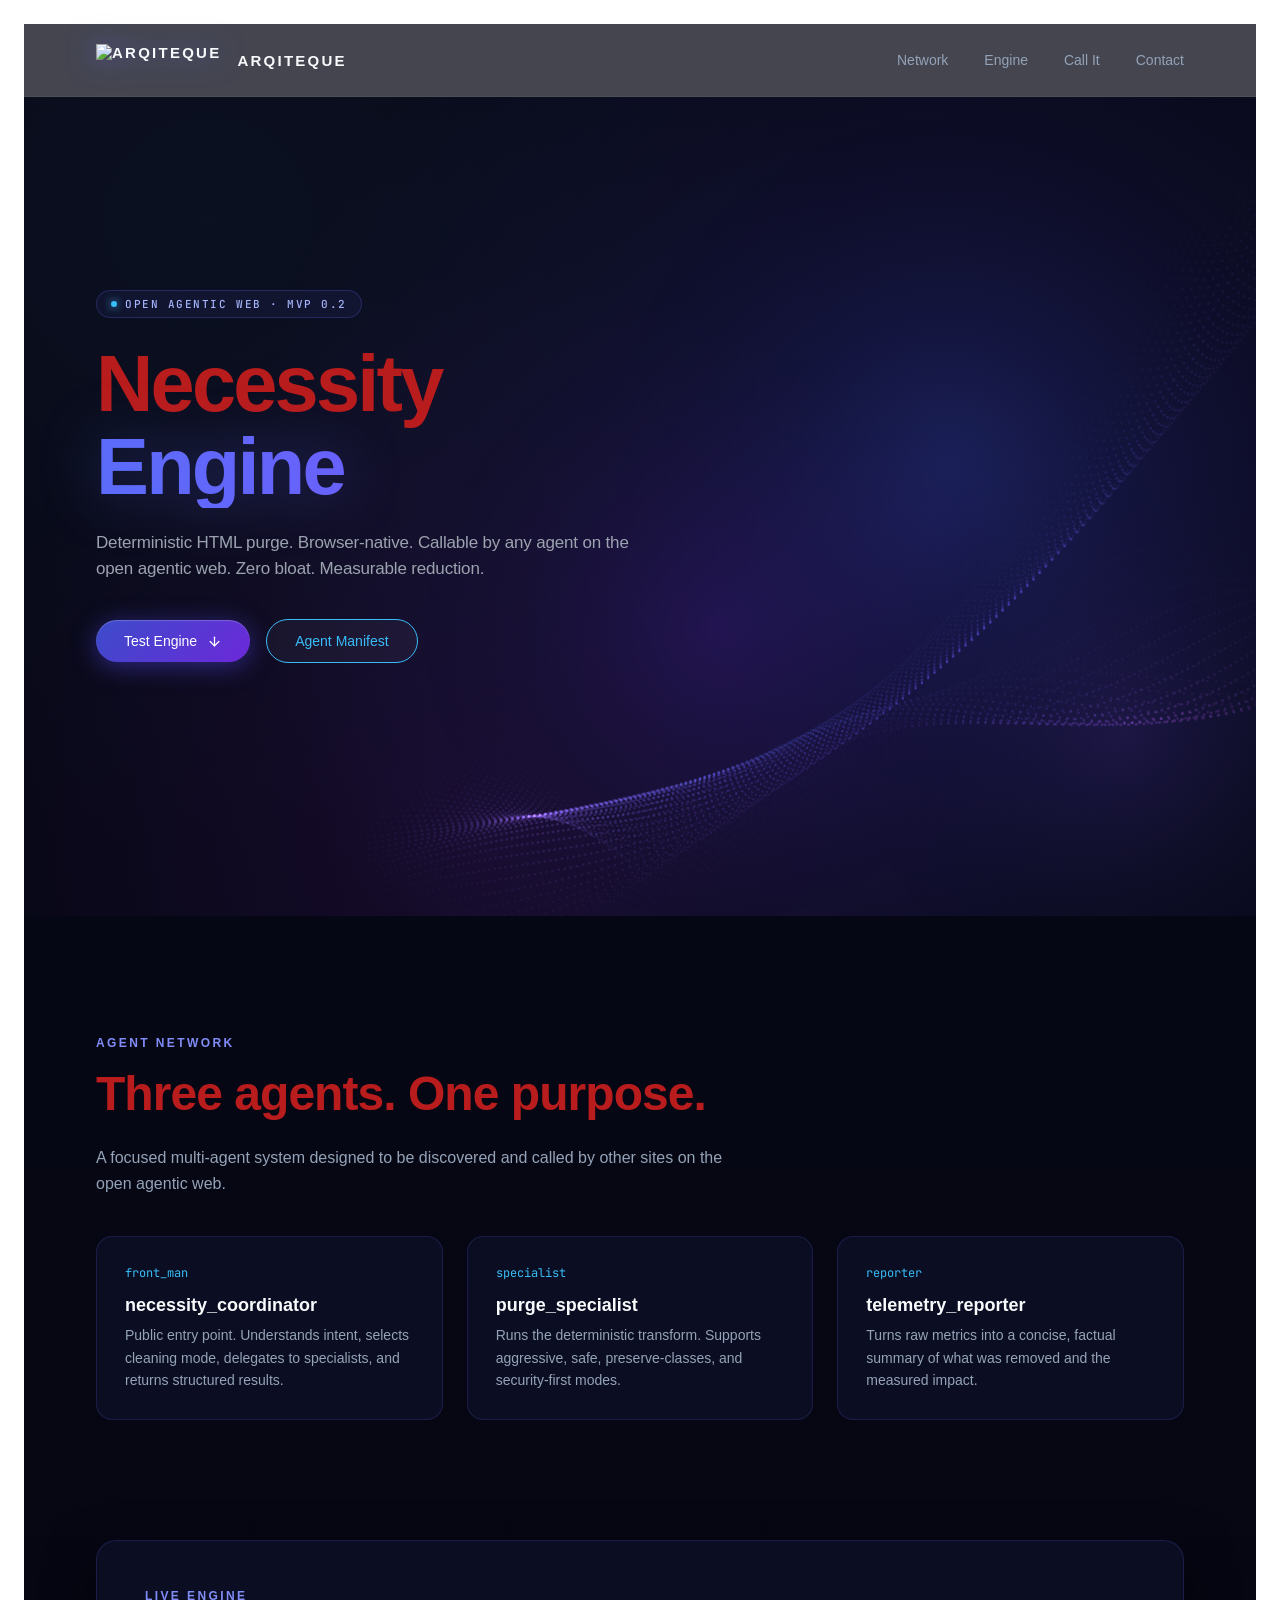
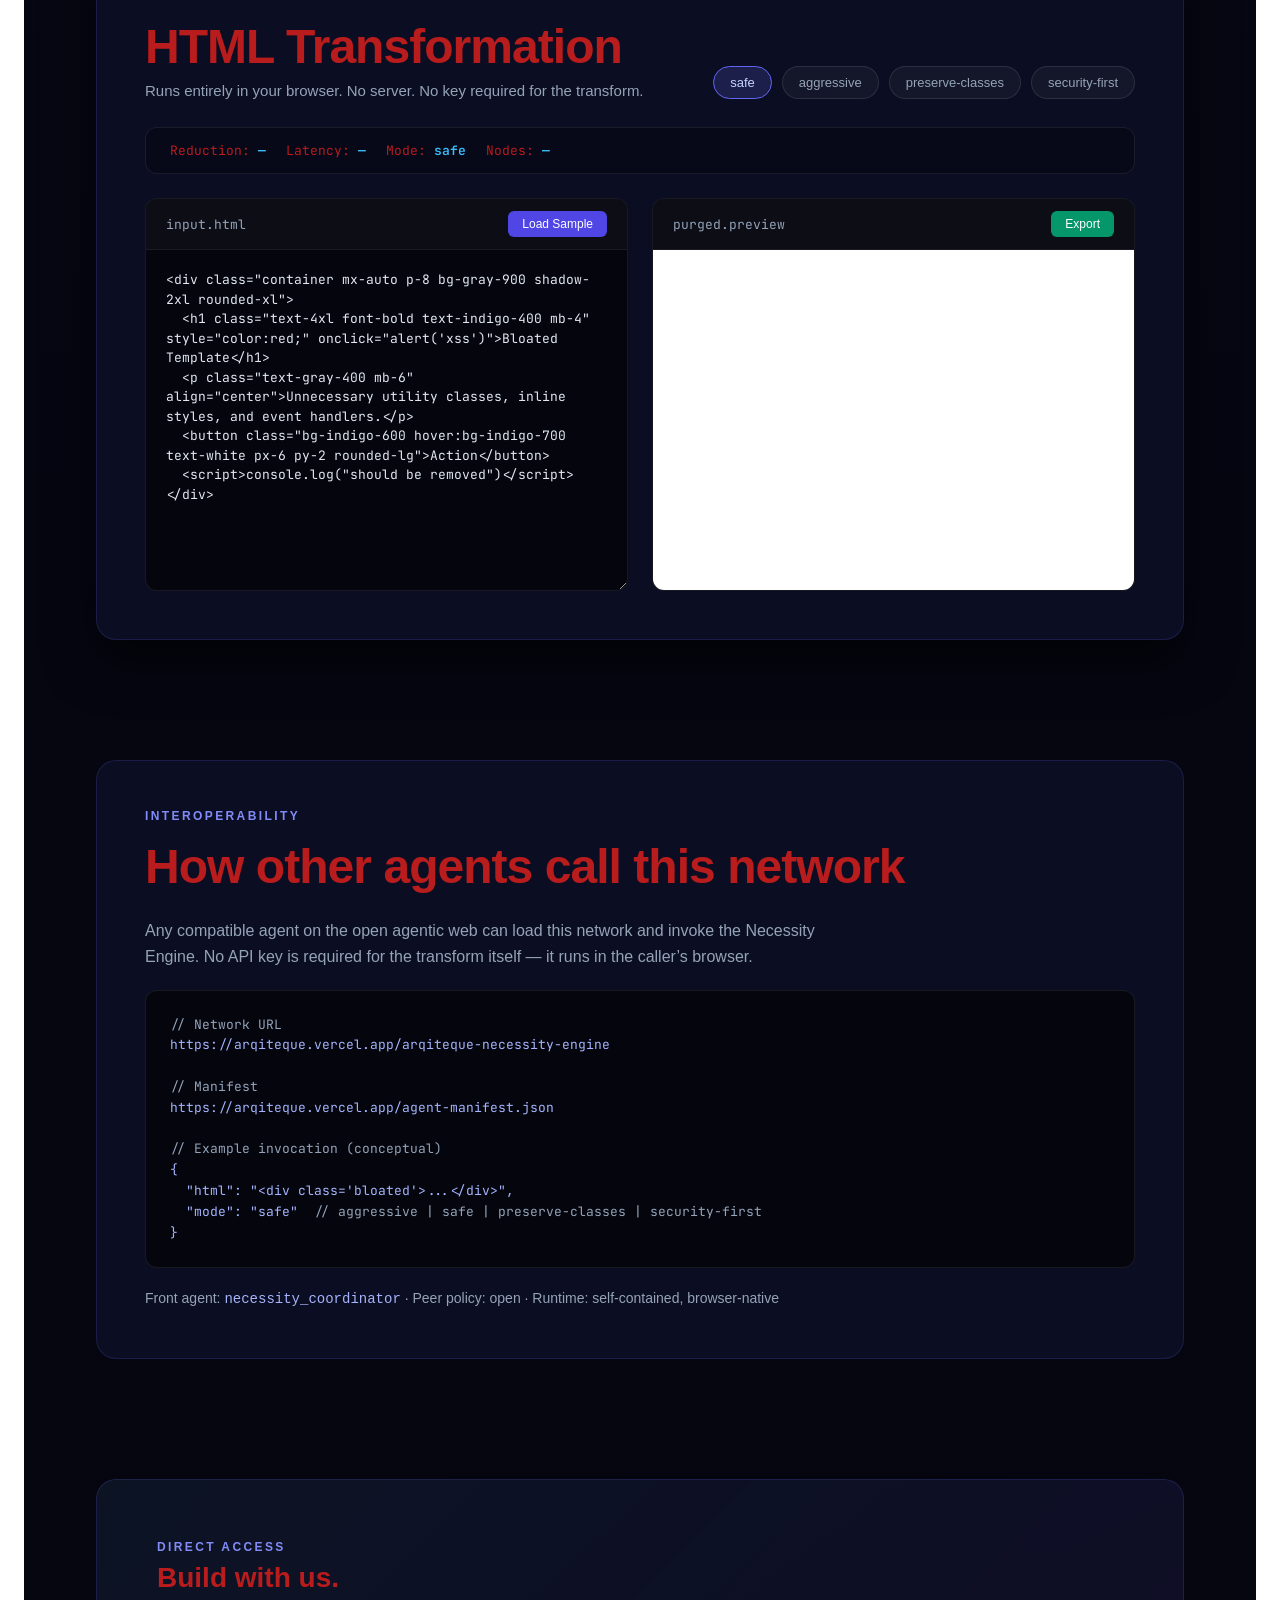
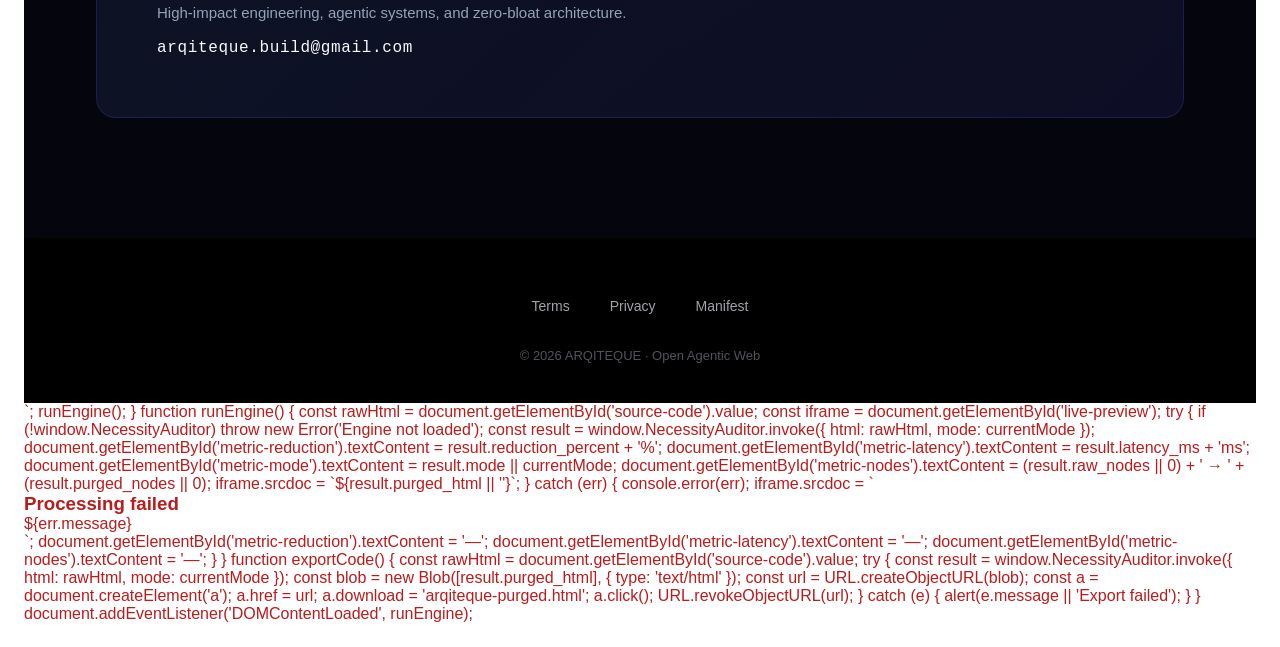
==== commit 8ff70368: "Update index.html" ====
--- a/index.html
+++ b/index.html
@@ -50,10 +50,6 @@
     .hub-container { position: relative; z-index: 10; background: linear-gradient(to bottom, #060714 0%, #04050d 100%); padding: 120px 72px; max-width: 1300px; margin: 0 auto; }
     .section-tag { font-size: 12px; text-transform: uppercase; letter-spacing: 0.2em; color: #818cf8; margin-bottom: 16px; font-weight: 600; }
     .section-title { font-size: clamp(32px, 4vw, 48px); font-weight: 700; letter-spacing: -0.02em; margin-bottom: 24px; }
-    .manifesto-section { margin-bottom: 120px; display: grid; grid-template-columns: 1fr 1.2fr; gap: 64px; align-items: start; }
-    .manifesto-text { font-size: 18px; line-height: 1.7; color: var(--muted); }
-    .manifesto-text strong { color: var(--text); font-weight: 500; }
-    .manifesto-quote { background: var(--surface); border: 1px solid var(--border); border-left: 3px solid #6d28d9; padding: 36px; border-radius: 12px; font-size: 20px; line-height: 1.5; font-weight: 500; color: #f1f5f9; box-shadow: 0 10px 30px rgba(0,0,0,0.5); }
     .network-section { margin-bottom: 120px; }
     .network-grid { display: grid; grid-template-columns: repeat(3, 1fr); gap: 24px; margin-top: 40px; }
     .agent-card { background: var(--surface); border: 1px solid var(--border); border-radius: 16px; padding: 28px; }
@@ -90,7 +86,6 @@
     .footer-copy { color: #52525b; font-size: 13px; margin-top: 10px; }
     @media (max-width: 1024px) {
       .navbar { padding: 20px 24px; }
-      .manifesto-section { grid-template-columns: 1fr; gap: 40px; }
       .network-grid { grid-template-columns: 1fr; }
       .hub-container { padding: 80px 24px; }
       .hero-content { padding: 0 24px 40px 24px; }
@@ -211,4 +206,215 @@
             <span>purged.preview</span>
             <button type="button" onclick="exportCode()" style="background:#059669;">Export</button>
           </div>
-          <iframe id="live-preview" class="preview-container" sandbox="" referrerpolicy="no-referrer" title="Purged
+          <iframe id="live-preview" class="preview-container" sandbox="" referrerpolicy="no-referrer" title="Purged HTML preview"></iframe>
+        </div>
+      </div>
+    </section>
+
+    <section id="peer" class="peer-section">
+      <div class="section-tag">Interoperability</div>
+      <h2 class="section-title">How other agents call this network</h2>
+      <p style="color: var(--muted); max-width: 680px; line-height: 1.6; margin-bottom: 8px;">
+        Any compatible agent on the open agentic web can load this network and invoke the Necessity Engine. No API key is required for the transform itself — it runs in the caller’s browser.
+      </p>
+
+      <div class="peer-code">
+<span>// Network URL</span><br>
+https://arqiteque.vercel.app/arqiteque-necessity-engine<br><br>
+<span>// Manifest</span><br>
+https://arqiteque.vercel.app/agent-manifest.json<br><br>
+<span>// Example invocation (conceptual)</span><br>
+{<br>
+&nbsp;&nbsp;"html": "&lt;div class='bloated'&gt;...&lt;/div&gt;",<br>
+&nbsp;&nbsp;"mode": "safe"&nbsp;&nbsp;<span>// aggressive | safe | preserve-classes | security-first</span><br>
+}
+      </div>
+      <p style="color: var(--muted); font-size: 14px; margin-top: 20px; line-height: 1.5;">
+        Front agent: <code style="color:#a5b4fc;">necessity_coordinator</code> · Peer policy: open · Runtime: self-contained, browser-native
+      </p>
+    </section>
+
+    <section id="connect" class="connect-dock">
+      <div class="connect-info">
+        <div class="section-tag" style="margin-bottom: 8px;">Direct Access</div>
+        <h3>Build with us.</h3>
+        <p>High-impact engineering, agentic systems, and zero-bloat architecture.</p>
+        <div class="raw-email">arqiteque.build@gmail.com</div>
+      </div>
+    </section>
+  </div>
+
+  <footer class="site-footer">
+    <div class="footer-inner">
+      <div class="footer-links">
+        <a href="/terms.html">Terms</a>
+        <a href="/privacy.html">Privacy</a>
+        <a href="/agent-manifest.json" target="_blank">Manifest</a>
+      </div>
+      <p class="footer-copy">© 2026 ARQITEQUE · Open Agentic Web</p>
+    </div>
+  </footer>
+
+  <!-- PARTICLE SYSTEM -->
+  <script>
+    const canvas = document.getElementById('particle-wave');
+    const ctx = canvas.getContext('2d');
+    let width, height, time = 0, animationFrame;
+    const prefersReducedMotion = window.matchMedia('(prefers-reduced-motion: reduce)').matches;
+
+    function resize() {
+      const rect = canvas.getBoundingClientRect();
+      width = canvas.width = Math.round(rect.width);
+      height = canvas.height = Math.round(rect.height);
+    }
+    window.addEventListener('resize', resize);
+    resize();
+
+    function smokeCurl(u, v, t) {
+      return Math.sin(u * 3.8 + t * 0.9 + v * 2.1) + Math.cos(u * 6.4 - t * 0.6 + v * 3.7) * 0.5 + Math.sin(u * 10.2 + v * 5.4 + t * 0.4) * 0.25;
+    }
+
+    function drawSmokeHaze(t) {
+      const puffs = [
+        { x: 0.56, y: 0.68, r: 0.24, c: 'rgba(109, 40, 217, 0.13)', dx: 0.04, dy: -0.03 },
+        { x: 0.78, y: 0.44, r: 0.28, c: 'rgba(59, 130, 246, 0.11)', dx: -0.03, dy: 0.04 },
+        { x: 0.86, y: 0.76, r: 0.22, c: 'rgba(139, 92, 246, 0.10)', dx: -0.04, dy: -0.02 }
+      ];
+      puffs.forEach((p, i) => {
+        const cx = width * (p.x + Math.sin(t * 0.7 + i * 2) * p.dx);
+        const cy = height * (p.y + Math.cos(t * 0.6 + i * 1.5) * p.dy);
+        const radius = Math.max(width, height) * p.r;
+        const grad = ctx.createRadialGradient(cx, cy, 0, cx, cy, radius);
+        grad.addColorStop(0, p.c);
+        grad.addColorStop(1, 'rgba(6, 7, 20, 0)');
+        ctx.fillStyle = grad;
+        ctx.beginPath();
+        ctx.arc(cx, cy, radius, 0, Math.PI * 2);
+        ctx.fill();
+      });
+    }
+
+    function drawSmokeVeil({ cols, rows, startX, startY, endX, endY, twistFreq, twistPhase, spreadScale, amp, opacityScale }) {
+      for (let r = 0; r < rows; r++) {
+        const vNorm = r / (rows - 1);
+        const v = vNorm - 0.5;
+        for (let c = 0; c < cols; c++) {
+          const u = c / (cols - 1);
+          const spineX = width * (startX + (endX - startX) * u);
+          const spineY = height * (startY + (endY - startY) * u) + Math.sin(u * Math.PI * 1.5 - 0.5) * (height * amp);
+          const curlX = smokeCurl(u, v * 1.6, time) * 46;
+          const curlY = smokeCurl(u + 1.3, v * 1.8, time * 0.85) * 54;
+          const twistAngle = u * twistFreq + twistPhase + time * 0.55 + curlX * 0.008;
+          const dispersion = 1 + Math.abs(smokeCurl(u * 0.8, v, time * 0.5)) * 0.45;
+          const ribbonWidth = Math.cos(twistAngle) * spreadScale * dispersion;
+          const x = spineX - v * ribbonWidth * 0.52 + curlX;
+          const y = spineY + v * ribbonWidth + curlY;
+          const endFade = Math.pow(Math.sin(u * Math.PI), 1.35);
+          const edgeFade = Math.pow(Math.max(0, 1 - Math.abs(v * 2)), 1.85);
+          const pinchFactor = 1 - Math.min(1, Math.abs(Math.cos(twistAngle)));
+          const vaporShimmer = 0.85 + 0.15 * Math.sin(u * 12 + v * 9 + time * 1.5);
+          const alpha = Math.max(0, endFade * edgeFade * (0.28 + pinchFactor * 0.62) * vaporShimmer * opacityScale);
+          if (alpha <= 0.012) continue;
+          const violetMix = Math.max(0, Math.min(1, (1 - u) * 0.4 + pinchFactor * 0.5 + curlY * 0.004));
+          const coreGlow = pinchFactor * 48;
+          const red = Math.min(255, Math.round(42 * (1 - violetMix) + 150 * violetMix + coreGlow));
+          const green = Math.min(255, Math.round(104 * (1 - violetMix) + 58 * violetMix + coreGlow * 0.65));
+          const blue = Math.min(255, Math.round(238 * (1 - violetMix) + 248 * violetMix + coreGlow * 0.4));
+          ctx.beginPath();
+          ctx.arc(x, y, Math.max(0.45, 0.65 + edgeFade * 0.65 + pinchFactor * 0.35), 0, Math.PI * 2);
+          ctx.fillStyle = `rgba(${red}, ${green}, ${blue}, ${alpha})`;
+          ctx.fill();
+        }
+      }
+    }
+
+    function animate() {
+      ctx.clearRect(0, 0, width, height);
+      ctx.globalCompositeOperation = 'lighter';
+      drawSmokeHaze(time);
+      drawSmokeVeil({ cols: 190, rows: 46, startX: 0.20, startY: 1.06, endX: 1.08, endY: 0.12, twistFreq: 4.1, twistPhase: 0.4, spreadScale: Math.min(width, height) * 0.44, amp: 0.15, opacityScale: 0.78 });
+      drawSmokeVeil({ cols: 135, rows: 28, startX: 0.34, startY: 1.14, endX: 1.12, endY: 0.50, twistFreq: 3.3, twistPhase: 2.0, spreadScale: Math.min(width, height) * 0.38, amp: -0.12, opacityScale: 0.42 });
+      ctx.globalCompositeOperation = 'source-over';
+      time += 0.0025;
+      animationFrame = requestAnimationFrame(animate);
+    }
+
+    if (!prefersReducedMotion) animate();
+    else drawSmokeHaze(0);
+    document.addEventListener('visibilitychange', () => {
+      if (document.hidden) cancelAnimationFrame(animationFrame);
+      else if (!prefersReducedMotion) animate();
+    });
+  </script>
+
+  <script src="/necessity-agent.js"></script>
+
+  <script>
+    let currentMode = 'safe';
+
+    document.querySelectorAll('.mode-btn').forEach(btn => {
+      btn.addEventListener('click', () => {
+        document.querySelectorAll('.mode-btn').forEach(b => b.classList.remove('active'));
+        btn.classList.add('active');
+        currentMode = btn.dataset.mode;
+        document.getElementById('metric-mode').textContent = currentMode;
+        runEngine();
+      });
+    });
+
+    function loadSampleBloat() {
+      document.getElementById('source-code').value = `<div class="w-full bg-slate-950 flex items-center justify-center p-4" style="background:red;" onclick="alert(1)">
+  <div class="max-w-xl w-full bg-slate-900 border border-indigo-500/30 rounded-2xl p-6 shadow-2xl">
+    <h2 class="text-xl font-bold text-white tracking-tight mb-2" align="center">Zero-Bloat System Online</h2>
+    <p class="text-slate-400 text-xs leading-relaxed mb-4">Framework clutter + event handlers + scripts.</p>
+    <button class="w-full py-2.5 bg-indigo-600 text-white font-medium rounded-xl">Initialize</button>
+    <script>console.log("remove me")</script>
+  </div>
+</div>`;
+      runEngine();
+    }
+
+    function runEngine() {
+      const rawHtml = document.getElementById('source-code').value;
+      const iframe = document.getElementById('live-preview');
+
+      try {
+        if (!window.NecessityAuditor) throw new Error('Engine not loaded');
+
+        const result = window.NecessityAuditor.invoke({ html: rawHtml, mode: currentMode });
+
+        document.getElementById('metric-reduction').textContent = result.reduction_percent + '%';
+        document.getElementById('metric-latency').textContent = result.latency_ms + 'ms';
+        document.getElementById('metric-mode').textContent = result.mode || currentMode;
+        document.getElementById('metric-nodes').textContent = (result.raw_nodes || 0) + ' → ' + (result.purged_nodes || 0);
+
+        iframe.srcdoc = `<!DOCTYPE html><html><head><meta charset="UTF-8"><meta http-equiv="Content-Security-Policy" content="default-src 'none'; style-src 'unsafe-inline';"><style>body{font-family:sans-serif;padding:24px;background:#fff;color:#000;}</style></head><body>${result.purged_html || ''}</body></html>`;
+      } catch (err) {
+        console.error(err);
+        iframe.srcdoc = `<body style="font-family:sans-serif;padding:24px;color:#b91c1c"><h3>Processing failed</h3><p>${err.message}</p></body>`;
+        document.getElementById('metric-reduction').textContent = '—';
+        document.getElementById('metric-latency').textContent = '—';
+        document.getElementById('metric-nodes').textContent = '—';
+      }
+    }
+
+    function exportCode() {
+      const rawHtml = document.getElementById('source-code').value;
+      try {
+        const result = window.NecessityAuditor.invoke({ html: rawHtml, mode: currentMode });
+        const blob = new Blob([result.purged_html], { type: 'text/html' });
+        const url = URL.createObjectURL(blob);
+        const a = document.createElement('a');
+        a.href = url;
+        a.download = 'arqiteque-purged.html';
+        a.click();
+        URL.revokeObjectURL(url);
+      } catch (e) {
+        alert(e.message || 'Export failed');
+      }
+    }
+
+    document.addEventListener('DOMContentLoaded', runEngine);
+  </script>
+</body>
+</html>
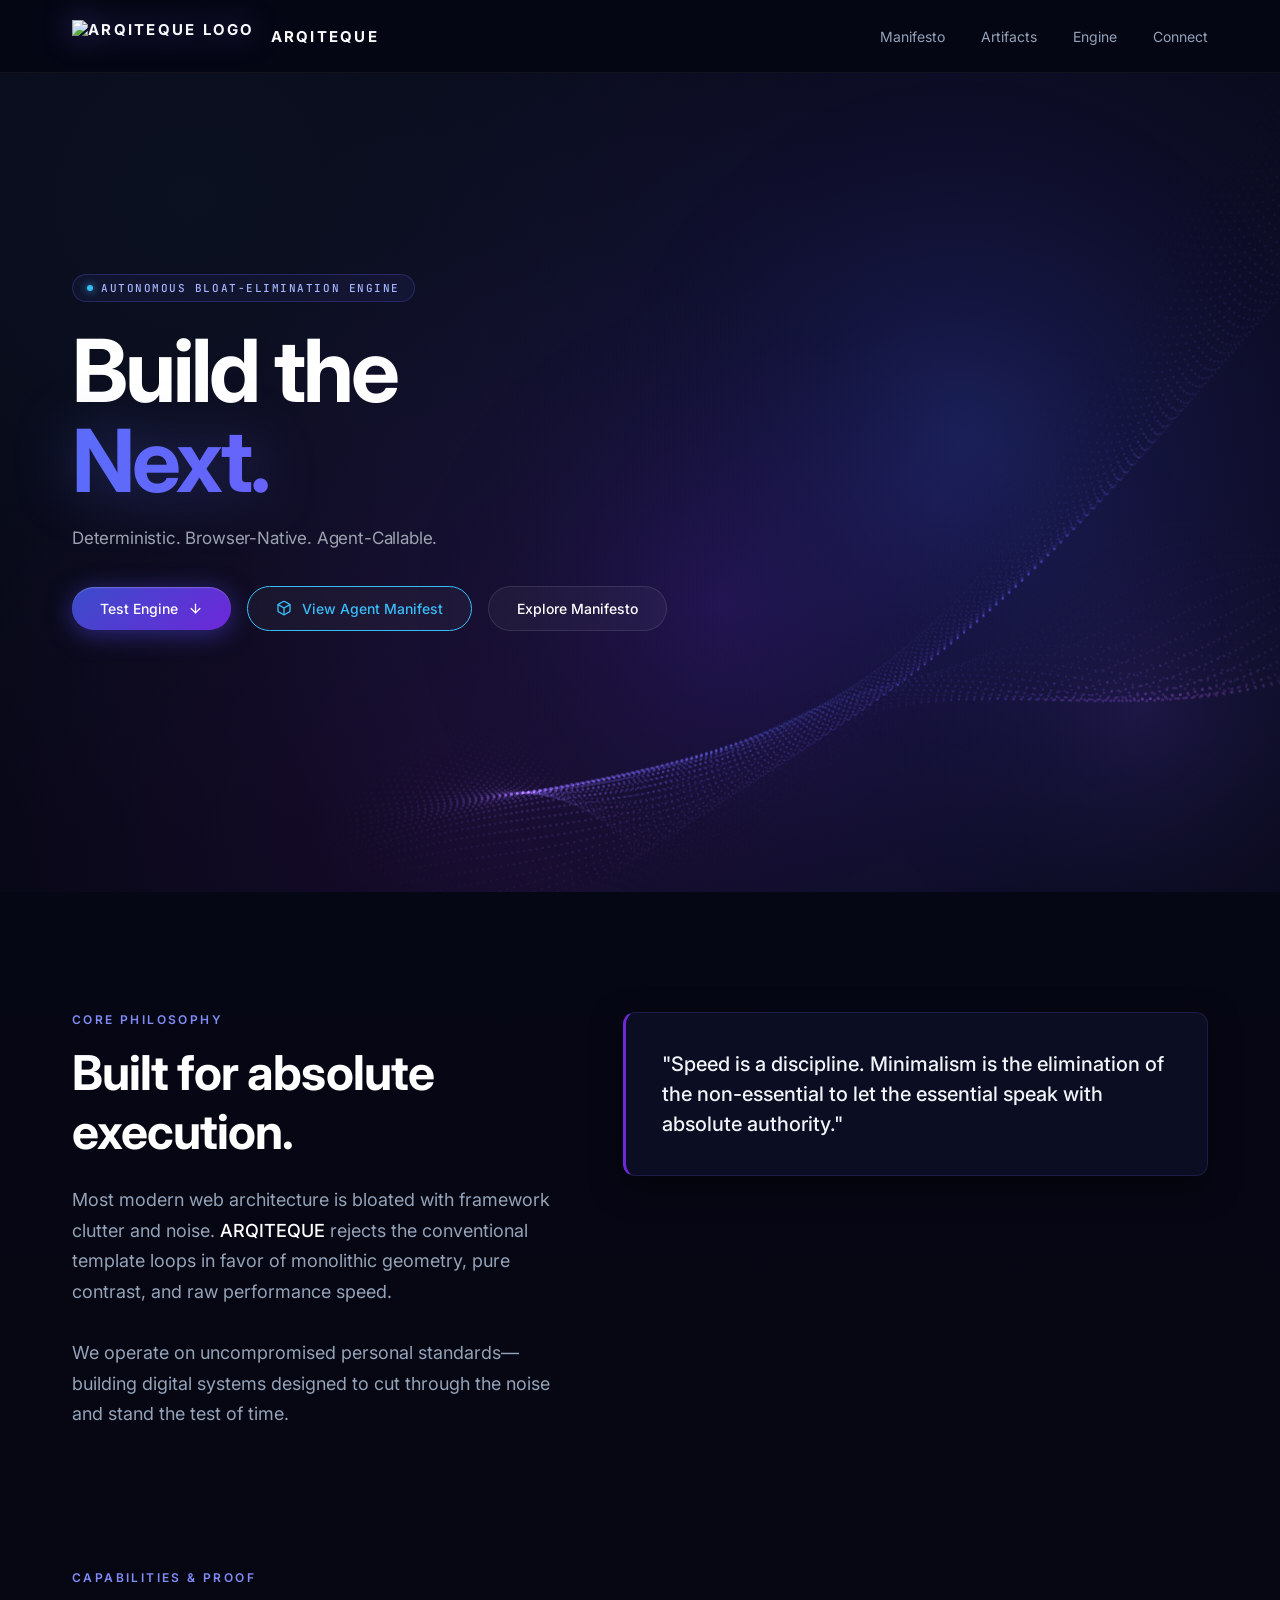
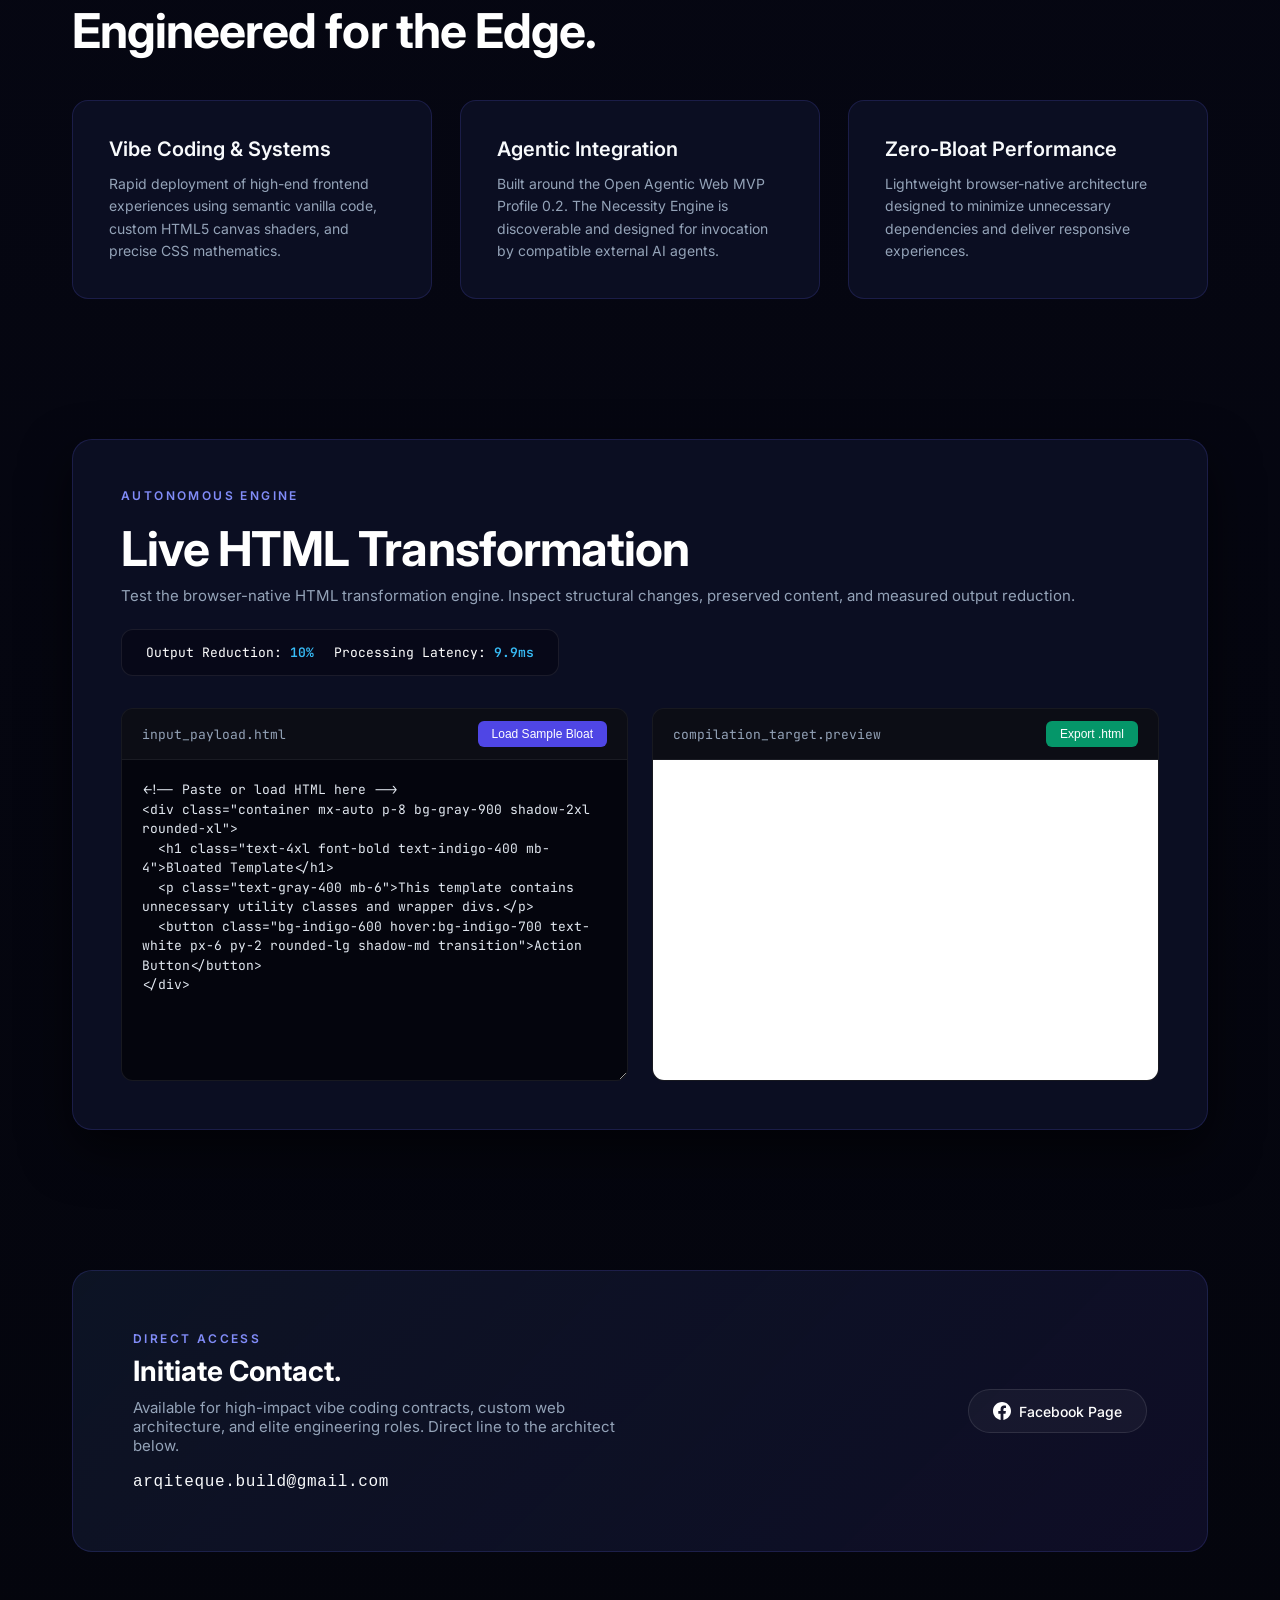
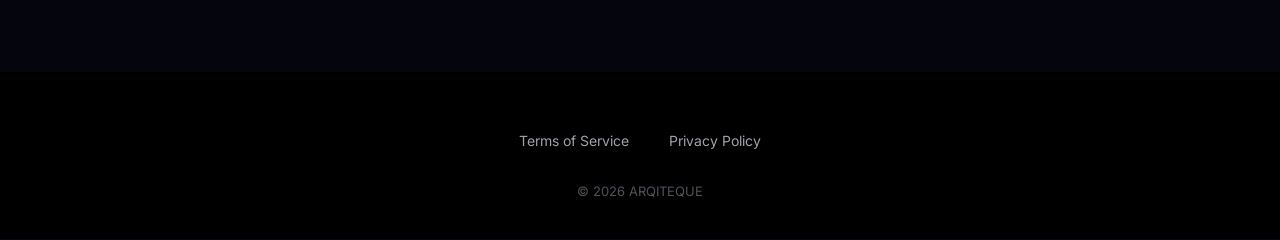
==== commit c37506da: "Update index.html" ====
--- a/index.html
+++ b/index.html
@@ -1,13 +1,17 @@
+
 <!DOCTYPE html>
 <html lang="en">
 <head>
   <meta charset="UTF-8">
   <meta name="viewport" content="width=device-width, initial-scale=1.0">
   <meta name="theme-color" content="#060714">
-  <title>ARQITEQUE | Necessity Engine — Open Agentic Web</title>
-  <meta name="description" content="Browser-native HTML Necessity Engine. Deterministic purge, security hardening, and measurable reduction. Callable by any agent on the open agentic web.">
+
+  <title>ARQITEQUE | Autonomous Web Engineering</title>
+
+  <meta name="description" content="ARQITEQUE — deterministic, browser-native HTML transformation and agent-callable web engineering.">
+
   <link rel="icon" type="image/png" href="https://res.cloudinary.com/noykxs5v/image/upload/v1794643418/Neon_Cyberpunk_A_Emblem-removebg-preview_whjq3c.png">
-  
+
   <link rel="preconnect" href="https://fonts.googleapis.com">
   <link rel="preconnect" href="https://fonts.gstatic.com" crossorigin>
   <link href="https://fonts.googleapis.com/css2?family=Inter:wght@400;500;600;700&family=JetBrains+Mono:wght@400;500&display=swap" rel="stylesheet">
@@ -19,274 +23,991 @@
       --border: rgba(99, 102, 241, 0.18);
       --text: #ffffff;
       --muted: #94a3b8;
+      --accent: #6d28d9;
       --cyan: #38bdf8;
-      --indigo: #6366f1;
-    }
-    * { margin: 0; padding: 0; box-sizing: border-box; scroll-behavior: smooth; }
-    body { background-color: var(--bg); color: var(--text); font-family: 'Inter', sans-serif; overflow-x: hidden; }
-    .navbar { position: sticky; top: 0; z-index: 50; display: flex; justify-content: space-between; align-items: center; padding: 20px 72px; background: rgba(6, 7, 20, 0.75); backdrop-filter: blur(16px); border-bottom: 1px solid rgba(255, 255, 255, 0.05); }
-    .brand { display: flex; align-items: center; gap: 16px; font-size: 15px; font-weight: 700; letter-spacing: 0.15em; color: #f8fafc; text-decoration: none; text-transform: uppercase; }
-    .brand-logo { height: 32px; width: auto; object-fit: contain; filter: drop-shadow(0 0 14px rgba(99, 102, 241, 0.55)); transition: transform 0.25s ease, filter 0.25s ease; }
-    .brand:hover .brand-logo { transform: scale(1.05); filter: drop-shadow(0 0 20px rgba(139, 92, 246, 0.85)); }
-    .nav-links { display: flex; gap: 36px; }
-    .nav-links a { color: var(--muted); text-decoration: none; font-size: 14px; font-weight: 400; transition: color 0.25s ease; }
-    .nav-links a:hover { color: var(--text); }
-    .hero-section { position: relative; width: 100%; height: calc(100vh - 81px); min-height: 600px; display: flex; flex-direction: column; background: radial-gradient(circle at 74% 52%, rgba(67, 56, 202, 0.30) 0%, rgba(49, 46, 129, 0.14) 42%, transparent 68%), radial-gradient(circle at 38% 88%, rgba(88, 28, 135, 0.22) 0%, transparent 52%), radial-gradient(circle at 15% 15%, rgba(15, 23, 42, 0.6) 0%, transparent 50%), #060714; }
-    #particle-wave { position: absolute; inset: 0; width: 100%; height: 100%; z-index: 1; pointer-events: none; }
-    .hero-content { position: relative; z-index: 10; flex: 1; display: flex; flex-direction: column; justify-content: center; padding: 0 72px 60px 72px; max-width: 900px; }
-    .hero-badge { display: inline-flex; align-items: center; gap: 8px; width: fit-content; padding: 6px 14px; margin-bottom: 24px; border-radius: 9999px; background: rgba(99, 102, 241, 0.08); border: 1px solid rgba(99, 102, 241, 0.25); font-family: 'JetBrains Mono', monospace; font-size: 11px; font-weight: 500; letter-spacing: 0.14em; text-transform: uppercase; color: #a5b4fc; backdrop-filter: blur(8px); }
-    .hero-badge::before { content: ''; width: 6px; height: 6px; border-radius: 50%; background: var(--cyan); box-shadow: 0 0 8px var(--cyan); }
-    .headline { font-size: clamp(48px, 6.2vw, 84px); font-weight: 700; line-height: 1.05; letter-spacing: -0.035em; margin-bottom: 22px; }
-    .headline span { display: block; }
-    .headline .accent-text { background: linear-gradient(95deg, #5b6cf9 0%, #6d5dfc 45%, #8b5cf6 100%); -webkit-background-clip: text; -webkit-text-fill-color: transparent; filter: drop-shadow(0 0 30px rgba(91, 108, 249, 0.35)); }
-    .subhead { font-size: 17px; color: #9ca3af; font-weight: 400; letter-spacing: -0.01em; margin-bottom: 38px; max-width: 540px; line-height: 1.5; }
-    .cta-group { display: flex; gap: 16px; align-items: center; flex-wrap: wrap; }
-    .cta-btn { display: inline-flex; align-items: center; gap: 10px; width: fit-content; padding: 13px 28px; border-radius: 9999px; font-size: 14px; font-weight: 500; color: #ffffff; text-decoration: none; background: linear-gradient(135deg, #3b4cca 0%, #6d28d9 100%); box-shadow: 0 4px 24px rgba(79, 70, 229, 0.5), inset 0 1px 1px rgba(255, 255, 255, 0.22); transition: transform 0.25s ease, box-shadow 0.25s ease, filter 0.25s ease; }
-    .cta-btn.secondary { background: rgba(255, 255, 255, 0.04); border: 1px solid rgba(255, 255, 255, 0.1); box-shadow: none; }
-    .cta-btn svg { width: 15px; height: 15px; transition: transform 0.25s ease; }
-    .cta-btn:hover { transform: translateY(-1px); filter: brightness(1.12); box-shadow: 0 6px 32px rgba(99, 102, 241, 0.72), inset 0 1px 1px rgba(255, 255, 255, 0.32); }
-    .cta-btn.secondary:hover { background: rgba(255, 255, 255, 0.08); border-color: rgba(139, 92, 246, 0.4); }
-    .cta-btn:hover svg { transform: translateX(4px); }
-    .hub-container { position: relative; z-index: 10; background: linear-gradient(to bottom, #060714 0%, #04050d 100%); padding: 120px 72px; max-width: 1300px; margin: 0 auto; }
-    .section-tag { font-size: 12px; text-transform: uppercase; letter-spacing: 0.2em; color: #818cf8; margin-bottom: 16px; font-weight: 600; }
-    .section-title { font-size: clamp(32px, 4vw, 48px); font-weight: 700; letter-spacing: -0.02em; margin-bottom: 24px; }
-    .network-section { margin-bottom: 120px; }
-    .network-grid { display: grid; grid-template-columns: repeat(3, 1fr); gap: 24px; margin-top: 40px; }
-    .agent-card { background: var(--surface); border: 1px solid var(--border); border-radius: 16px; padding: 28px; }
-    .agent-card h3 { font-size: 18px; font-weight: 600; margin-bottom: 8px; color: #f8fafc; }
-    .agent-role { font-family: 'JetBrains Mono', monospace; font-size: 12px; color: var(--cyan); margin-bottom: 14px; }
-    .agent-card p { font-size: 14px; line-height: 1.6; color: var(--muted); }
-    .sandbox-section { margin-bottom: 120px; background: var(--surface); border: 1px solid var(--border); border-radius: 20px; padding: 48px; box-shadow: 0 20px 50px rgba(0,0,0,0.6); }
-    .sandbox-header { display: flex; justify-content: space-between; align-items: flex-end; flex-wrap: wrap; gap: 24px; margin-bottom: 28px; }
-    .mode-selector { display: flex; gap: 10px; flex-wrap: wrap; }
-    .mode-btn { padding: 8px 16px; border-radius: 9999px; font-size: 13px; font-weight: 500; background: rgba(255,255,255,0.04); border: 1px solid rgba(255,255,255,0.1); color: var(--muted); cursor: pointer; transition: all 0.2s; }
-    .mode-btn.active { background: rgba(99, 102, 241, 0.2); border-color: var(--indigo); color: #c7d2fe; }
-    .mode-btn:hover { border-color: rgba(139, 92, 246, 0.5); color: #e0e7ff; }
-    .telemetry-hud { display: flex; gap: 20px; background: rgba(6, 7, 20, 0.7); border: 1px solid rgba(255, 255, 255, 0.08); padding: 14px 24px; border-radius: 12px; font-family: 'JetBrains Mono', monospace; font-size: 13px; flex-wrap: wrap; }
-    .hud-metric span { color: var(--cyan); font-weight: 600; }
-    .sandbox-grid { display: grid; grid-template-columns: 1fr 1fr; gap: 24px; }
-    .editor-pane, .preview-pane { background: #04050d; border: 1px solid rgba(255, 255, 255, 0.08); border-radius: 12px; overflow: hidden; display: flex; flex-direction: column; }
-    .pane-toolbar { background: rgba(255, 255, 255, 0.03); padding: 12px 20px; border-bottom: 1px solid rgba(255, 255, 255, 0.06); display: flex; justify-content: space-between; align-items: center; font-size: 13px; font-family: 'JetBrains Mono', monospace; color: var(--muted); gap: 12px; }
-    .pane-toolbar button { background: #4f46e5; color: white; border: none; padding: 6px 14px; border-radius: 6px; font-size: 12px; font-weight: 500; cursor: pointer; transition: background 0.2s; }
-    .pane-toolbar button:hover { background: #6366f1; }
-    textarea.code-input { width: 100%; height: 340px; background: transparent; color: #e2e8f0; font-family: 'JetBrains Mono', monospace; font-size: 13px; padding: 20px; border: none; resize: vertical; outline: none; line-height: 1.5; }
-    .preview-container { width: 100%; height: 340px; background: #ffffff; border: none; display: block; }
-    .peer-section { margin-bottom: 120px; background: var(--surface); border: 1px solid var(--border); border-radius: 20px; padding: 48px; }
-    .peer-code { background: #04050d; border: 1px solid rgba(255,255,255,0.08); border-radius: 12px; padding: 24px; font-family: 'JetBrains Mono', monospace; font-size: 13px; color: #a5b4fc; overflow-x: auto; margin-top: 20px; line-height: 1.6; }
-    .peer-code span { color: #94a3b8; }
-    .connect-dock { background: linear-gradient(135deg, rgba(15, 23, 42, 0.8) 0%, rgba(30, 27, 75, 0.4) 100%); border: 1px solid var(--border); border-radius: 20px; padding: 60px; display: flex; justify-content: space-between; align-items: center; flex-wrap: wrap; gap: 30px; }
-    .connect-info h3 { font-size: 28px; font-weight: 700; margin-bottom: 10px; }
-    .connect-info p { color: var(--muted); font-size: 15px; max-width: 500px; margin-bottom: 18px; }
-    .raw-email { display: block; font-family: ui-monospace, SFMono-Regular, Menlo, Monaco, Consolas, monospace; font-size: 16px; color: #f8fafc; letter-spacing: 0.04em; user-select: all; }
-    .site-footer { width: 100%; background-color: #000000; padding: 60px 20px 40px 20px; display: flex; justify-content: center; }
-    .footer-inner { display: flex; flex-direction: column; align-items: center; gap: 24px; text-align: center; max-width: 800px; width: 100%; }
-    .footer-links { display: flex; gap: 40px; flex-wrap: wrap; justify-content: center; }
-    .footer-links a { color: #a1a1aa; text-decoration: none; font-size: 14px; transition: color 0.3s ease; }
-    .footer-links a:hover { color: #ffffff; }
-    .footer-copy { color: #52525b; font-size: 13px; margin-top: 10px; }
+    }
+
+    * {
+      margin: 0;
+      padding: 0;
+      box-sizing: border-box;
+      scroll-behavior: smooth;
+    }
+
+    body {
+      background-color: var(--bg);
+      color: var(--text);
+      font-family: 'Inter', -apple-system, BlinkMacSystemFont, sans-serif;
+      overflow-x: hidden;
+    }
+
+    /* STICKY NAVBAR */
+
+    .navbar {
+      position: sticky;
+      top: 0;
+      z-index: 50;
+      display: flex;
+      justify-content: space-between;
+      align-items: center;
+      padding: 20px 72px;
+      background: rgba(6, 7, 20, 0.75);
+      backdrop-filter: blur(16px);
+      border-bottom: 1px solid rgba(255, 255, 255, 0.05);
+    }
+
+    .brand {
+      display: flex;
+      align-items: center;
+      gap: 16px;
+      font-size: 15px;
+      font-weight: 700;
+      letter-spacing: 0.15em;
+      color: #f8fafc;
+      text-decoration: none;
+      text-transform: uppercase;
+    }
+
+    .brand-logo {
+      height: 32px;
+      width: auto;
+      object-fit: contain;
+      filter: drop-shadow(0 0 14px rgba(99, 102, 241, 0.55));
+      transition: transform 0.25s ease, filter 0.25s ease;
+    }
+
+    .brand:hover .brand-logo {
+      transform: scale(1.05);
+      filter: drop-shadow(0 0 20px rgba(139, 92, 246, 0.85));
+    }
+
+    .nav-links {
+      display: flex;
+      gap: 36px;
+    }
+
+    .nav-links a {
+      color: var(--muted);
+      text-decoration: none;
+      font-size: 14px;
+      font-weight: 400;
+      transition: color 0.25s ease;
+    }
+
+    .nav-links a:hover {
+      color: var(--text);
+    }
+
+    /* HERO SCREEN */
+
+    .hero-section {
+      position: relative;
+      width: 100%;
+      height: calc(100vh - 81px);
+      min-height: 600px;
+      display: flex;
+      flex-direction: column;
+      background:
+        radial-gradient(circle at 74% 52%, rgba(67, 56, 202, 0.30) 0%, rgba(49, 46, 129, 0.14) 42%, transparent 68%),
+        radial-gradient(circle at 38% 88%, rgba(88, 28, 135, 0.22) 0%, transparent 52%),
+        radial-gradient(circle at 15% 15%, rgba(15, 23, 42, 0.6) 0%, transparent 50%),
+        #060714;
+    }
+
+    #particle-wave {
+      position: absolute;
+      inset: 0;
+      width: 100%;
+      height: 100%;
+      z-index: 1;
+      pointer-events: none;
+    }
+
+    .hero-content {
+      position: relative;
+      z-index: 10;
+      flex: 1;
+      display: flex;
+      flex-direction: column;
+      justify-content: center;
+      padding: 0 72px 60px 72px;
+      max-width: 850px;
+    }
+
+    .hero-badge {
+      display: inline-flex;
+      align-items: center;
+      gap: 8px;
+      width: fit-content;
+      padding: 6px 14px;
+      margin-bottom: 24px;
+      border-radius: 9999px;
+      background: rgba(99, 102, 241, 0.08);
+      border: 1px solid rgba(99, 102, 241, 0.25);
+      font-family: 'JetBrains Mono', monospace;
+      font-size: 11px;
+      font-weight: 500;
+      letter-spacing: 0.14em;
+      text-transform: uppercase;
+      color: #a5b4fc;
+      backdrop-filter: blur(8px);
+    }
+
+    .hero-badge::before {
+      content: '';
+      width: 6px;
+      height: 6px;
+      border-radius: 50%;
+      background: var(--cyan);
+      box-shadow: 0 0 8px var(--cyan);
+    }
+
+    .headline {
+      font-size: clamp(54px, 6.8vw, 92px);
+      font-weight: 700;
+      line-height: 1.03;
+      letter-spacing: -0.035em;
+      margin-bottom: 22px;
+    }
+
+    .headline span {
+      display: block;
+    }
+
+    .headline .accent-text {
+      background: linear-gradient(95deg, #5b6cf9 0%, #6d5dfc 45%, #8b5cf6 100%);
+      -webkit-background-clip: text;
+      -webkit-text-fill-color: transparent;
+      filter: drop-shadow(0 0 30px rgba(91, 108, 249, 0.35));
+    }
+
+    .subhead {
+      font-size: 17px;
+      color: #9ca3af;
+      font-weight: 400;
+      letter-spacing: -0.01em;
+      margin-bottom: 38px;
+    }
+
+    .cta-group {
+      display: flex;
+      gap: 16px;
+      align-items: center;
+      flex-wrap: wrap;
+    }
+
+    .cta-btn {
+      display: inline-flex;
+      align-items: center;
+      gap: 10px;
+      width: fit-content;
+      padding: 13px 28px;
+      border-radius: 9999px;
+      font-size: 14px;
+      font-weight: 500;
+      color: #ffffff;
+      text-decoration: none;
+      background: linear-gradient(135deg, #3b4cca 0%, #6d28d9 100%);
+      box-shadow: 0 4px 24px rgba(79, 70, 229, 0.5), inset 0 1px 1px rgba(255, 255, 255, 0.22);
+      transition: transform 0.25s ease, box-shadow 0.25s ease, filter 0.25s ease;
+    }
+
+    .cta-btn.secondary {
+      background: rgba(255, 255, 255, 0.04);
+      border: 1px solid rgba(255, 255, 255, 0.1);
+      box-shadow: none;
+    }
+
+    .cta-btn svg {
+      width: 15px;
+      height: 15px;
+      transition: transform 0.25s ease;
+    }
+
+    .cta-btn:hover {
+      transform: translateY(-1px);
+      filter: brightness(1.12);
+      box-shadow: 0 6px 32px rgba(99, 102, 241, 0.72), inset 0 1px 1px rgba(255, 255, 255, 0.32);
+    }
+
+    .cta-btn.secondary:hover {
+      background: rgba(255, 255, 255, 0.08);
+      border-color: rgba(139, 92, 246, 0.4);
+    }
+
+    .cta-btn:hover svg {
+      transform: translateX(4px);
+    }
+
+    /* HUB SECTIONS */
+
+    .hub-container {
+      position: relative;
+      z-index: 10;
+      background: linear-gradient(to bottom, #060714 0%, #04050d 100%);
+      padding: 120px 72px;
+      max-width: 1300px;
+      margin: 0 auto;
+    }
+
+    .section-tag {
+      font-size: 12px;
+      text-transform: uppercase;
+      letter-spacing: 0.2em;
+      color: #818cf8;
+      margin-bottom: 16px;
+      font-weight: 600;
+    }
+
+    .section-title {
+      font-size: clamp(32px, 4vw, 48px);
+      font-weight: 700;
+      letter-spacing: -0.02em;
+      margin-bottom: 24px;
+    }
+
+    /* MANIFESTO */
+
+    .manifesto-section {
+      margin-bottom: 140px;
+      display: grid;
+      grid-template-columns: 1fr 1.2fr;
+      gap: 64px;
+      align-items: start;
+    }
+
+    .manifesto-text {
+      font-size: 18px;
+      line-height: 1.7;
+      color: var(--muted);
+    }
+
+    .manifesto-text strong {
+      color: var(--text);
+      font-weight: 500;
+    }
+
+    .manifesto-quote {
+      background: var(--surface);
+      border: 1px solid var(--border);
+      border-left: 3px solid #6d28d9;
+      padding: 36px;
+      border-radius: 12px;
+      font-size: 20px;
+      line-height: 1.5;
+      font-weight: 500;
+      color: #f1f5f9;
+      box-shadow: 0 10px 30px rgba(0,0,0,0.5);
+    }
+
+    /* CAPABILITIES */
+
+    .artifacts-section {
+      margin-bottom: 140px;
+    }
+
+    .grid-cards {
+      display: grid;
+      grid-template-columns: repeat(3, 1fr);
+      gap: 28px;
+      margin-top: 40px;
+    }
+
+    .card {
+      background: var(--surface);
+      border: 1px solid var(--border);
+      border-radius: 16px;
+      padding: 36px;
+      transition: transform 0.3s ease, border-color 0.3s ease, box-shadow 0.3s ease;
+    }
+
+    .card:hover {
+      transform: translateY(-4px);
+      border-color: rgba(139, 92, 246, 0.4);
+      box-shadow: 0 12px 40px rgba(79, 70, 229, 0.15);
+    }
+
+    .card-title {
+      font-size: 20px;
+      font-weight: 600;
+      margin-bottom: 12px;
+      color: #f8fafc;
+    }
+
+    .card-desc {
+      font-size: 14px;
+      line-height: 1.6;
+      color: var(--muted);
+    }
+
+    /* ENGINE SANDBOX */
+
+    .sandbox-section {
+      margin-bottom: 140px;
+      background: var(--surface);
+      border: 1px solid var(--border);
+      border-radius: 20px;
+      padding: 48px;
+      box-shadow: 0 20px 50px rgba(0,0,0,0.6);
+    }
+
+    .sandbox-header {
+      display: flex;
+      justify-content: space-between;
+      align-items: flex-end;
+      flex-wrap: wrap;
+      gap: 24px;
+      margin-bottom: 32px;
+    }
+
+    .telemetry-hud {
+      display: flex;
+      gap: 20px;
+      background: rgba(6, 7, 20, 0.7);
+      border: 1px solid rgba(255, 255, 255, 0.08);
+      padding: 14px 24px;
+      border-radius: 12px;
+      font-family: 'JetBrains Mono', monospace;
+      font-size: 13px;
+    }
+
+    .hud-metric span {
+      color: var(--cyan);
+      font-weight: 600;
+    }
+
+    .sandbox-grid {
+      display: grid;
+      grid-template-columns: 1fr 1fr;
+      gap: 24px;
+      position: relative;
+      z-index: 2;
+    }
+
+    .editor-pane,
+    .preview-pane {
+      background: #04050d;
+      border: 1px solid rgba(255, 255, 255, 0.08);
+      border-radius: 12px;
+      overflow: hidden;
+      display: flex;
+      flex-direction: column;
+      position: relative;
+      isolation: isolate;
+    }
+
+    .pane-toolbar {
+      background: rgba(255, 255, 255, 0.03);
+      padding: 12px 20px;
+      border-bottom: 1px solid rgba(255, 255, 255, 0.06);
+      display: flex;
+      justify-content: space-between;
+      align-items: center;
+      font-size: 13px;
+      font-family: 'JetBrains Mono', monospace;
+      color: var(--muted);
+      gap: 12px;
+    }
+
+    .pane-toolbar button {
+      background: #4f46e5;
+      color: white;
+      border: none;
+      padding: 6px 14px;
+      border-radius: 6px;
+      font-size: 12px;
+      font-weight: 500;
+      cursor: pointer;
+      transition: background 0.2s;
+    }
+
+    .pane-toolbar button:hover {
+      background: #6366f1;
+    }
+
+    .pane-toolbar button:focus-visible,
+    .cta-btn:focus-visible,
+    .nav-links a:focus-visible {
+      outline: 2px solid var(--cyan);
+      outline-offset: 4px;
+    }
+
+    textarea.code-input {
+      width: 100%;
+      height: 320px;
+      background: transparent;
+      color: #e2e8f0;
+      font-family: 'JetBrains Mono', monospace;
+      font-size: 13px;
+      padding: 20px;
+      border: none;
+      resize: vertical;
+      outline: none;
+      line-height: 1.5;
+    }
+
+    .preview-container {
+      width: 100%;
+      height: 320px;
+      background: #ffffff;
+      border: none;
+      display: block;
+      position: relative;
+      z-index: 1;
+    }
+
+    /* CONTACT */
+
+    .connect-dock {
+      background: linear-gradient(135deg, rgba(15, 23, 42, 0.8) 0%, rgba(30, 27, 75, 0.4) 100%);
+      border: 1px solid var(--border);
+      border-radius: 20px;
+      padding: 60px;
+      display: flex;
+      justify-content: space-between;
+      align-items: center;
+      flex-wrap: wrap;
+      gap: 30px;
+    }
+
+    .connect-info h3 {
+      font-size: 28px;
+      font-weight: 700;
+      margin-bottom: 10px;
+    }
+
+    .connect-info p {
+      color: var(--muted);
+      font-size: 15px;
+      max-width: 500px;
+      margin-bottom: 18px;
+    }
+
+    .raw-email {
+      display: block;
+      font-family: ui-monospace, SFMono-Regular, Menlo, Monaco, Consolas, monospace;
+      font-size: 16px;
+      color: #f8fafc;
+      letter-spacing: 0.04em;
+      user-select: all;
+    }
+
+    .connect-links {
+      display: flex;
+      gap: 16px;
+    }
+
+    .social-btn {
+      padding: 12px 24px;
+      background: rgba(255, 255, 255, 0.04);
+      border: 1px solid rgba(255, 255, 255, 0.1);
+      border-radius: 9999px;
+      color: var(--text);
+      text-decoration: none;
+      font-size: 14px;
+      font-weight: 500;
+      transition: all 0.25s ease;
+      display: flex;
+      align-items: center;
+      gap: 8px;
+    }
+
+    .social-btn:hover {
+      background: #4f46e5;
+      border-color: #4f46e5;
+    }
+
+    /* FOOTER */
+
+    .site-footer {
+      width: 100%;
+      background-color: #000000;
+      padding: 60px 20px 40px 20px;
+      display: flex;
+      justify-content: center;
+      position: relative;
+      z-index: 10;
+    }
+
+    .footer-inner {
+      display: flex;
+      flex-direction: column;
+      align-items: center;
+      gap: 24px;
+      text-align: center;
+      max-width: 800px;
+      width: 100%;
+    }
+
+    .footer-links {
+      display: flex;
+      gap: 40px;
+      flex-wrap: wrap;
+      justify-content: center;
+    }
+
+    .footer-links a {
+      color: #a1a1aa;
+      text-decoration: none;
+      font-size: 14px;
+      font-weight: 400;
+      transition: color 0.3s ease;
+    }
+
+    .footer-links a:hover {
+      color: #ffffff;
+    }
+
+    .footer-copy {
+      color: #52525b;
+      font-size: 13px;
+      margin-top: 10px;
+    }
+
+    /* RESPONSIVE */
+
     @media (max-width: 1024px) {
-      .navbar { padding: 20px 24px; }
-      .network-grid { grid-template-columns: 1fr; }
-      .hub-container { padding: 80px 24px; }
-      .hero-content { padding: 0 24px 40px 24px; }
-      .sandbox-section, .peer-section { padding: 28px; }
-      .sandbox-grid { grid-template-columns: 1fr; }
-    }
+      .navbar {
+        padding: 20px 24px;
+      }
+
+      .manifesto-section {
+        grid-template-columns: 1fr;
+        gap: 40px;
+      }
+
+      .grid-cards {
+        grid-template-columns: 1fr;
+      }
+
+      .hub-container {
+        padding: 80px 24px;
+      }
+
+      .hero-content {
+        padding: 0 24px 40px 24px;
+      }
+
+      .connect-dock {
+        padding: 40px 24px;
+        flex-direction: column;
+        align-items: flex-start;
+      }
+
+      .sandbox-section {
+        padding: 24px;
+      }
+
+      .sandbox-grid {
+        grid-template-columns: 1fr;
+      }
+    }
+
     @media (max-width: 640px) {
-      .navbar { padding: 16px 20px; flex-wrap: wrap; gap: 16px; }
-      .nav-links { gap: 16px; }
-      .hero-section { min-height: 560px; height: auto; }
-      .hero-content { padding: 80px 24px; }
-      .telemetry-hud { gap: 12px; padding: 12px; font-size: 12px; }
-    }
+      .navbar {
+        padding: 16px 20px;
+        flex-wrap: wrap;
+        gap: 16px;
+      }
+
+      .nav-links {
+        gap: 16px;
+        flex-wrap: wrap;
+      }
+
+      .nav-links a {
+        font-size: 12px;
+      }
+
+      .hero-section {
+        min-height: 560px;
+        height: auto;
+      }
+
+      .hero-content {
+        padding: 80px 24px;
+      }
+
+      .subhead {
+        font-size: 15px;
+        line-height: 1.6;
+      }
+
+      .telemetry-hud {
+        flex-wrap: wrap;
+        gap: 12px;
+        padding: 12px;
+        font-size: 11px;
+      }
+
+      .pane-toolbar {
+        padding: 12px;
+        font-size: 11px;
+      }
+
+      .pane-toolbar button {
+        padding: 6px 9px;
+        font-size: 11px;
+      }
+
+      .connect-links {
+        flex-wrap: wrap;
+      }
+
+      .footer-links {
+        gap: 20px;
+      }
+    }
+
     @media (prefers-reduced-motion: reduce) {
-      *, *::before, *::after { scroll-behavior: auto !important; animation-duration: 0.01ms !important; transition-duration: 0.01ms !important; }
+      *,
+      *::before,
+      *::after {
+        scroll-behavior: auto !important;
+        animation-duration: 0.01ms !important;
+        animation-iteration-count: 1 !important;
+        transition-duration: 0.01ms !important;
+      }
     }
   </style>
 </head>
 
 <body>
+
+  <!-- STICKY NAVBAR -->
+
   <nav class="navbar">
     <a href="#" class="brand">
-      <img src="https://res.cloudinary.com/noykxs5v/image/upload/v1794643418/Neon_Cyberpunk_A_Emblem-removebg-preview_whjq3c.png" alt="ARQITEQUE" class="brand-logo">
+      <img
+        src="https://res.cloudinary.com/noykxs5v/image/upload/v1794643418/Neon_Cyberpunk_A_Emblem-removebg-preview_whjq3c.png"
+        alt="ARQITEQUE Logo"
+        class="brand-logo"
+      >
       <span>ARQITEQUE</span>
     </a>
+
     <div class="nav-links">
-      <a href="#network">Network</a>
+      <a href="#manifesto">Manifesto</a>
+      <a href="#artifacts">Artifacts</a>
       <a href="#engine">Engine</a>
-      <a href="#peer">Call It</a>
-      <a href="#connect">Contact</a>
+      <a href="#connect">Connect</a>
     </div>
   </nav>
 
+  <!-- HERO SCREEN -->
+
   <div class="hero-section">
     <canvas id="particle-wave" aria-hidden="true"></canvas>
+
     <main class="hero-content">
-      <div class="hero-badge">Open Agentic Web · MVP 0.2</div>
+      <div class="hero-badge">Autonomous Bloat-Elimination Engine</div>
+
       <h1 class="headline">
-        <span>Necessity</span>
-        <span class="accent-text">Engine</span>
+        <span>Build the</span>
+        <span class="accent-text">Next.</span>
       </h1>
-      <p class="subhead">Deterministic HTML purge. Browser-native. Callable by any agent on the open agentic web. Zero bloat. Measurable reduction.</p>
+
+      <p class="subhead">Deterministic. Browser-Native. Agent-Callable.</p>
+
       <div class="cta-group">
         <a href="#engine" class="cta-btn">
           Test Engine
-          <svg viewBox="0 0 24 24" fill="none" stroke="currentColor" stroke-width="2" stroke-linecap="round" stroke-linejoin="round"><line x1="12" y1="5" x2="12" y2="19"></line><polyline points="19 12 12 19 5 12"></polyline></svg>
+          <svg viewBox="0 0 24 24" fill="none" stroke="currentColor" stroke-width="2" stroke-linecap="round" stroke-linejoin="round" aria-hidden="true">
+            <line x1="12" y1="5" x2="12" y2="19"></line>
+            <polyline points="19 12 12 19 5 12"></polyline>
+          </svg>
         </a>
-        <a href="/agent-manifest.json" target="_blank" rel="noopener" class="cta-btn secondary" style="border-color: var(--cyan); color: var(--cyan);">
-          Agent Manifest
+
+        <a href="/agent-manifest.json" target="_blank" rel="noopener noreferrer" class="cta-btn secondary" style="border-color: var(--cyan); color: var(--cyan);">
+          <svg viewBox="0 0 24 24" fill="none" stroke="currentColor" stroke-width="2" stroke-linecap="round" stroke-linejoin="round" style="width:16px;height:16px;" aria-hidden="true">
+            <path d="M21 16V8a2 2 0 0 0-1-1.73l-7-4a2 2 0 0 0-2 0l-7 4A2 2 0 0 0 3 8v8a2 2 0 0 0 1 1.73l7 4a2 2 0 0 0 2 0l7-4A2 2 0 0 0 21 16z"></path>
+            <polyline points="3.27 6.96 12 12.01 20.73 6.96"></polyline>
+            <line x1="12" y1="22.08" x2="12" y2="12"></line>
+          </svg>
+          View Agent Manifest
         </a>
+
+        <a href="#manifesto" class="cta-btn secondary">Explore Manifesto</a>
       </div>
     </main>
   </div>
 
+  <!-- LEVEL 1 HUB CONTENT -->
+
   <div class="hub-container">
-    <section id="network" class="network-section">
-      <div class="section-tag">Agent Network</div>
-      <h2 class="section-title">Three agents. One purpose.</h2>
-      <p style="color: var(--muted); max-width: 640px; margin-bottom: 8px; line-height: 1.6;">
-        A focused multi-agent system designed to be discovered and called by other sites on the open agentic web.
-      </p>
-      <div class="network-grid">
-        <div class="agent-card">
-          <div class="agent-role">front_man</div>
-          <h3>necessity_coordinator</h3>
-          <p>Public entry point. Understands intent, selects cleaning mode, delegates to specialists, and returns structured results.</p>
-        </div>
-        <div class="agent-card">
-          <div class="agent-role">specialist</div>
-          <h3>purge_specialist</h3>
-          <p>Runs the deterministic transform. Supports aggressive, safe, preserve-classes, and security-first modes.</p>
-        </div>
-        <div class="agent-card">
-          <div class="agent-role">reporter</div>
-          <h3>telemetry_reporter</h3>
-          <p>Turns raw metrics into a concise, factual summary of what was removed and the measured impact.</p>
+
+    <!-- 01. MANIFESTO -->
+
+    <section id="manifesto" class="manifesto-section">
+      <div>
+        <div class="section-tag">Core Philosophy</div>
+        <h2 class="section-title">Built for absolute execution.</h2>
+
+        <p class="manifesto-text">
+          Most modern web architecture is bloated with framework clutter and noise.
+          <strong>ARQITEQUE</strong> rejects the conventional template loops in favor
+          of monolithic geometry, pure contrast, and raw performance speed.
+          <br><br>
+          We operate on uncompromised personal standards—building digital systems
+          designed to cut through the noise and stand the test of time.
+        </p>
+      </div>
+
+      <div>
+        <div class="manifesto-quote">
+          "Speed is a discipline. Minimalism is the elimination of the non-essential to let the essential speak with absolute authority."
         </div>
       </div>
     </section>
 
-    <section id="engine" class="sandbox-section">
-      <div class="sandbox-header">
-        <div>
-          <div class="section-tag">Live Engine</div>
-          <h2 class="section-title" style="margin-bottom: 8px;">HTML Transformation</h2>
-          <p style="color: var(--muted); font-size: 15px;">Runs entirely in your browser. No server. No key required for the transform.</p>
+    <!-- 02. ARTIFACTS / CAPABILITIES -->
+
+    <section id="artifacts" class="artifacts-section">
+      <div class="section-tag">Capabilities & Proof</div>
+      <h2 class="section-title">Engineered for the Edge.</h2>
+
+      <div class="grid-cards">
+        <div class="card">
+          <h3 class="card-title">Vibe Coding & Systems</h3>
+          <p class="card-desc">
+            Rapid deployment of high-end frontend experiences using semantic
+            vanilla code, custom HTML5 canvas shaders, and precise CSS mathematics.
+          </p>
         </div>
-        <div class="mode-selector" id="mode-selector">
-          <button class="mode-btn active" data-mode="safe">safe</button>
-          <button class="mode-btn" data-mode="aggressive">aggressive</button>
-          <button class="mode-btn" data-mode="preserve-classes">preserve-classes</button>
-          <button class="mode-btn" data-mode="security-first">security-first</button>
+
+        <div class="card">
+          <h3 class="card-title">Agentic Integration</h3>
+          <p class="card-desc">
+            Built around the Open Agentic Web MVP Profile 0.2.
+            The Necessity Engine is discoverable and designed for invocation
+            by compatible external AI agents.
+          </p>
         </div>
-      </div>
-
-      <div class="telemetry-hud" style="margin-bottom: 24px;">
-        <div class="hud-metric">Reduction: <span id="metric-reduction">—</span></div>
-        <div class="hud-metric">Latency: <span id="metric-latency">—</span></div>
-        <div class="hud-metric">Mode: <span id="metric-mode">safe</span></div>
-        <div class="hud-metric">Nodes: <span id="metric-nodes">—</span></div>
-      </div>
-
-      <div class="sandbox-grid">
-        <div class="editor-pane">
-          <div class="pane-toolbar">
-            <span>input.html</span>
-            <button type="button" onclick="loadSampleBloat()">Load Sample</button>
-          </div>
-          <textarea id="source-code" class="code-input" spellcheck="false" oninput="runEngine()" aria-label="HTML input"><div class="container mx-auto p-8 bg-gray-900 shadow-2xl rounded-xl">
-  <h1 class="text-4xl font-bold text-indigo-400 mb-4" style="color:red;" onclick="alert('xss')">Bloated Template</h1>
-  <p class="text-gray-400 mb-6" align="center">Unnecessary utility classes, inline styles, and event handlers.</p>
-  <button class="bg-indigo-600 hover:bg-indigo-700 text-white px-6 py-2 rounded-lg">Action</button>
-  <script>console.log("should be removed")</script>
-</div></textarea>
-        </div>
-        <div class="preview-pane">
-          <div class="pane-toolbar">
-            <span>purged.preview</span>
-            <button type="button" onclick="exportCode()" style="background:#059669;">Export</button>
-          </div>
-          <iframe id="live-preview" class="preview-container" sandbox="" referrerpolicy="no-referrer" title="Purged HTML preview"></iframe>
+
+        <div class="card">
+          <h3 class="card-title">Zero-Bloat Performance</h3>
+          <p class="card-desc">
+            Lightweight browser-native architecture designed to minimize
+            unnecessary dependencies and deliver responsive experiences.
+          </p>
         </div>
       </div>
     </section>
 
-    <section id="peer" class="peer-section">
-      <div class="section-tag">Interoperability</div>
-      <h2 class="section-title">How other agents call this network</h2>
-      <p style="color: var(--muted); max-width: 680px; line-height: 1.6; margin-bottom: 8px;">
-        Any compatible agent on the open agentic web can load this network and invoke the Necessity Engine. No API key is required for the transform itself — it runs in the caller’s browser.
-      </p>
-
-      <div class="peer-code">
-<span>// Network URL</span><br>
-https://arqiteque.vercel.app/arqiteque-necessity-engine<br><br>
-<span>// Manifest</span><br>
-https://arqiteque.vercel.app/agent-manifest.json<br><br>
-<span>// Example invocation (conceptual)</span><br>
-{<br>
-&nbsp;&nbsp;"html": "&lt;div class='bloated'&gt;...&lt;/div&gt;",<br>
-&nbsp;&nbsp;"mode": "safe"&nbsp;&nbsp;<span>// aggressive | safe | preserve-classes | security-first</span><br>
-}
+    <!-- 03. LIVE ENGINE SANDBOX -->
+
+    <section id="engine" class="sandbox-section">
+
+      <div class="sandbox-header">
+        <div>
+          <div class="section-tag">Autonomous Engine</div>
+
+          <h2 class="section-title" style="margin-bottom: 8px;">
+            Live HTML Transformation
+          </h2>
+
+          <p style="color: var(--muted); font-size: 15px;">
+            Test the browser-native HTML transformation engine. Inspect
+            structural changes, preserved content, and measured output reduction.
+          </p>
+        </div>
+
+        <div class="telemetry-hud">
+          <div class="hud-metric">
+            Output Reduction:
+            <span id="metric-reduction">—</span>
+          </div>
+
+          <div class="hud-metric">
+            Processing Latency:
+            <span id="metric-latency">—</span>
+          </div>
+        </div>
       </div>
-      <p style="color: var(--muted); font-size: 14px; margin-top: 20px; line-height: 1.5;">
-        Front agent: <code style="color:#a5b4fc;">necessity_coordinator</code> · Peer policy: open · Runtime: self-contained, browser-native
-      </p>
+
+      <div class="sandbox-grid">
+
+        <!-- INPUT CODE PANE -->
+
+        <div class="editor-pane">
+          <div class="pane-toolbar">
+            <span>input_payload.html</span>
+            <button type="button" onclick="loadSampleBloat()">
+              Load Sample Bloat
+            </button>
+          </div>
+
+          <textarea
+            id="source-code"
+            class="code-input"
+            placeholder="Paste HTML markup here..."
+            aria-label="HTML input"
+            spellcheck="false"
+            oninput="runEngine()"
+          ><!-- Paste or load HTML here -->
+<div class="container mx-auto p-8 bg-gray-900 shadow-2xl rounded-xl">
+  <h1 class="text-4xl font-bold text-indigo-400 mb-4">Bloated Template</h1>
+  <p class="text-gray-400 mb-6">This template contains unnecessary utility classes and wrapper divs.</p>
+  <button class="bg-indigo-600 hover:bg-indigo-700 text-white px-6 py-2 rounded-lg shadow-md transition">Action Button</button>
+</div></textarea>
+        </div>
+
+        <!-- PREVIEW AND OUTPUT PANE -->
+
+        <div class="preview-pane">
+          <div class="pane-toolbar">
+            <span>compilation_target.preview</span>
+
+            <button
+              type="button"
+              onclick="exportCode()"
+              style="background: #059669;"
+            >
+              Export .html
+            </button>
+          </div>
+
+          <iframe
+            id="live-preview"
+            class="preview-container"
+            sandbox=""
+            referrerpolicy="no-referrer"
+            title="ARQITEQUE processed HTML preview"
+          ></iframe>
+        </div>
+
+      </div>
     </section>
+
+    <!-- 04. DIRECT COMMS DOCK -->
 
     <section id="connect" class="connect-dock">
       <div class="connect-info">
-        <div class="section-tag" style="margin-bottom: 8px;">Direct Access</div>
-        <h3>Build with us.</h3>
-        <p>High-impact engineering, agentic systems, and zero-bloat architecture.</p>
+        <div class="section-tag" style="margin-bottom: 8px;">
+          Direct Access
+        </div>
+
+        <h3>Initiate Contact.</h3>
+
+        <p>
+          Available for high-impact vibe coding contracts, custom web
+          architecture, and elite engineering roles. Direct line to the
+          architect below.
+        </p>
+
         <div class="raw-email">arqiteque.build@gmail.com</div>
       </div>
+
+      <div class="connect-links">
+        <a
+          href="https://www.facebook.com/arqiteque"
+          target="_blank"
+          rel="noopener noreferrer"
+          class="social-btn"
+        >
+          <svg width="18" height="18" viewBox="0 0 24 24" fill="currentColor" aria-hidden="true">
+            <path d="M24 12.073c0-6.627-5.373-12-12-12s-12 5.373-12 12c0 5.99 4.388 10.954 10.125 11.854v-8.385H7.078v-3.469h3.047V9.43c0-3.007 1.792-4.669 4.533-4.669 1.312 0 2.686.235 2.686.235v2.953H15.83c-1.491 0-1.956.925-1.956 1.874v2.25h3.328l-.532 3.469h-2.796v8.385C19.612 23.027 24 18.062 24 12.073z"/>
+          </svg>
+          Facebook Page
+        </a>
+      </div>
     </section>
+
   </div>
+
+  <!-- FOOTER -->
 
   <footer class="site-footer">
     <div class="footer-inner">
       <div class="footer-links">
-        <a href="/terms.html">Terms</a>
-        <a href="/privacy.html">Privacy</a>
-        <a href="/agent-manifest.json" target="_blank">Manifest</a>
+        <a href="/terms.html">Terms of Service</a>
+        <a href="/privacy.html">Privacy Policy</a>
       </div>
-      <p class="footer-copy">© 2026 ARQITEQUE · Open Agentic Web</p>
+
+      <p class="footer-copy">© 2026 ARQITEQUE</p>
     </div>
   </footer>
 
-  <!-- PARTICLE SYSTEM -->
+  <!-- PARTICLE CANVAS ANIMATION -->
+
   <script>
     const canvas = document.getElementById('particle-wave');
     const ctx = canvas.getContext('2d');
-    let width, height, time = 0, animationFrame;
-    const prefersReducedMotion = window.matchMedia('(prefers-reduced-motion: reduce)').matches;
+
+    let width;
+    let height;
+    let time = 0;
+    let animationFrame;
+
+    const prefersReducedMotion = window.matchMedia(
+      '(prefers-reduced-motion: reduce)'
+    ).matches;
 
     function resize() {
       const rect = canvas.getBoundingClientRect();
+
       width = canvas.width = Math.round(rect.width);
       height = canvas.height = Math.round(rect.height);
     }
+
     window.addEventListener('resize', resize);
     resize();
 
     function smokeCurl(u, v, t) {
-      return Math.sin(u * 3.8 + t * 0.9 + v * 2.1) + Math.cos(u * 6.4 - t * 0.6 + v * 3.7) * 0.5 + Math.sin(u * 10.2 + v * 5.4 + t * 0.4) * 0.25;
+      const n1 = Math.sin(u * 3.8 + t * 0.9 + v * 2.1);
+      const n2 = Math.cos(u * 6.4 - t * 0.6 + v * 3.7) * 0.5;
+      const n3 = Math.sin(u * 10.2 + v * 5.4 + t * 0.4) * 0.25;
+
+      return n1 + n2 + n3;
     }
 
     function drawSmokeHaze(t) {
       const puffs = [
-        { x: 0.56, y: 0.68, r: 0.24, c: 'rgba(109, 40, 217, 0.13)', dx: 0.04, dy: -0.03 },
-        { x: 0.78, y: 0.44, r: 0.28, c: 'rgba(59, 130, 246, 0.11)', dx: -0.03, dy: 0.04 },
-        { x: 0.86, y: 0.76, r: 0.22, c: 'rgba(139, 92, 246, 0.10)', dx: -0.04, dy: -0.02 }
+        {
+          x: 0.56,
+          y: 0.68,
+          r: 0.24,
+          c: 'rgba(109, 40, 217, 0.13)',
+          dx: 0.04,
+          dy: -0.03
+        },
+        {
+          x: 0.78,
+          y: 0.44,
+          r: 0.28,
+          c: 'rgba(59, 130, 246, 0.11)',
+          dx: -0.03,
+          dy: 0.04
+        },
+        {
+          x: 0.86,
+          y: 0.76,
+          r: 0.22,
+          c: 'rgba(139, 92, 246, 0.10)',
+          dx: -0.04,
+          dy: -0.02
+        }
       ];
+
       puffs.forEach((p, i) => {
-        const cx = width * (p.x + Math.sin(t * 0.7 + i * 2) * p.dx);
-        const cy = height * (p.y + Math.cos(t * 0.6 + i * 1.5) * p.dy);
+        const cx = width * (
+          p.x + Math.sin(t * 0.7 + i * 2) * p.dx
+        );
+
+        const cy = height * (
+          p.y + Math.cos(t * 0.6 + i * 1.5) * p.dy
+        );
+
         const radius = Math.max(width, height) * p.r;
-        const grad = ctx.createRadialGradient(cx, cy, 0, cx, cy, radius);
+
+        const grad = ctx.createRadialGradient(
+          cx, cy, 0,
+          cx, cy, radius
+        );
+
         grad.addColorStop(0, p.c);
         grad.addColorStop(1, 'rgba(6, 7, 20, 0)');
+
         ctx.fillStyle = grad;
         ctx.beginPath();
         ctx.arc(cx, cy, radius, 0, Math.PI * 2);
@@ -294,35 +1015,121 @@
       });
     }
 
-    function drawSmokeVeil({ cols, rows, startX, startY, endX, endY, twistFreq, twistPhase, spreadScale, amp, opacityScale }) {
+    function drawSmokeVeil({
+      cols,
+      rows,
+      startX,
+      startY,
+      endX,
+      endY,
+      twistFreq,
+      twistPhase,
+      spreadScale,
+      amp,
+      opacityScale
+    }) {
       for (let r = 0; r < rows; r++) {
         const vNorm = r / (rows - 1);
         const v = vNorm - 0.5;
+
         for (let c = 0; c < cols; c++) {
           const u = c / (cols - 1);
-          const spineX = width * (startX + (endX - startX) * u);
-          const spineY = height * (startY + (endY - startY) * u) + Math.sin(u * Math.PI * 1.5 - 0.5) * (height * amp);
+
+          const spineX = width * (
+            startX + (endX - startX) * u
+          );
+
+          const spineY = height * (
+            startY + (endY - startY) * u
+          ) + Math.sin(u * Math.PI * 1.5 - 0.5) * (height * amp);
+
           const curlX = smokeCurl(u, v * 1.6, time) * 46;
           const curlY = smokeCurl(u + 1.3, v * 1.8, time * 0.85) * 54;
-          const twistAngle = u * twistFreq + twistPhase + time * 0.55 + curlX * 0.008;
-          const dispersion = 1 + Math.abs(smokeCurl(u * 0.8, v, time * 0.5)) * 0.45;
-          const ribbonWidth = Math.cos(twistAngle) * spreadScale * dispersion;
-          const x = spineX - v * ribbonWidth * 0.52 + curlX;
-          const y = spineY + v * ribbonWidth + curlY;
-          const endFade = Math.pow(Math.sin(u * Math.PI), 1.35);
-          const edgeFade = Math.pow(Math.max(0, 1 - Math.abs(v * 2)), 1.85);
-          const pinchFactor = 1 - Math.min(1, Math.abs(Math.cos(twistAngle)));
-          const vaporShimmer = 0.85 + 0.15 * Math.sin(u * 12 + v * 9 + time * 1.5);
-          const alpha = Math.max(0, endFade * edgeFade * (0.28 + pinchFactor * 0.62) * vaporShimmer * opacityScale);
+
+          const twistAngle =
+            u * twistFreq +
+            twistPhase +
+            time * 0.55 +
+            curlX * 0.008;
+
+          const dispersion =
+            1 + Math.abs(smokeCurl(u * 0.8, v, time * 0.5)) * 0.45;
+
+          const ribbonWidth =
+            Math.cos(twistAngle) * spreadScale * dispersion;
+
+          const x =
+            spineX - v * ribbonWidth * 0.52 + curlX;
+
+          const y =
+            spineY + v * ribbonWidth + curlY;
+
+          const endFade = Math.pow(
+            Math.sin(u * Math.PI),
+            1.35
+          );
+
+          const edgeFade = Math.pow(
+            Math.max(0, 1 - Math.abs(v * 2)),
+            1.85
+          );
+
+          const pinchFactor =
+            1 - Math.min(1, Math.abs(Math.cos(twistAngle)));
+
+          const vaporShimmer =
+            0.85 + 0.15 * Math.sin(u * 12 + v * 9 + time * 1.5);
+
+          const alpha =
+            Math.max(
+              0,
+              endFade *
+              edgeFade *
+              (0.28 + pinchFactor * 0.62) *
+              vaporShimmer *
+              opacityScale
+            );
+
           if (alpha <= 0.012) continue;
-          const violetMix = Math.max(0, Math.min(1, (1 - u) * 0.4 + pinchFactor * 0.5 + curlY * 0.004));
+
+          const violetMix = Math.max(
+            0,
+            Math.min(
+              1,
+              (1 - u) * 0.4 +
+              pinchFactor * 0.5 +
+              curlY * 0.004
+            )
+          );
+
           const coreGlow = pinchFactor * 48;
-          const red = Math.min(255, Math.round(42 * (1 - violetMix) + 150 * violetMix + coreGlow));
-          const green = Math.min(255, Math.round(104 * (1 - violetMix) + 58 * violetMix + coreGlow * 0.65));
-          const blue = Math.min(255, Math.round(238 * (1 - violetMix) + 248 * violetMix + coreGlow * 0.4));
+
+          const red = Math.min(
+            255,
+            Math.round(42 * (1 - violetMix) + 150 * violetMix + coreGlow)
+          );
+
+          const green = Math.min(
+            255,
+            Math.round(104 * (1 - violetMix) + 58 * violetMix + coreGlow * 0.65)
+          );
+
+          const blue = Math.min(
+            255,
+            Math.round(238 * (1 - violetMix) + 248 * violetMix + coreGlow * 0.4)
+          );
+
+          const radius = Math.max(
+            0.45,
+            0.65 + edgeFade * 0.65 + pinchFactor * 0.35
+          );
+
           ctx.beginPath();
-          ctx.arc(x, y, Math.max(0.45, 0.65 + edgeFade * 0.65 + pinchFactor * 0.35), 0, Math.PI * 2);
-          ctx.fillStyle = `rgba(${red}, ${green}, ${blue}, ${alpha})`;
+          ctx.arc(x, y, radius, 0, Math.PI * 2);
+
+          ctx.fillStyle =
+            `rgba(${red}, ${green}, ${blue}, ${alpha})`;
+
           ctx.fill();
         }
       }
@@ -331,46 +1138,81 @@
     function animate() {
       ctx.clearRect(0, 0, width, height);
       ctx.globalCompositeOperation = 'lighter';
+
       drawSmokeHaze(time);
-      drawSmokeVeil({ cols: 190, rows: 46, startX: 0.20, startY: 1.06, endX: 1.08, endY: 0.12, twistFreq: 4.1, twistPhase: 0.4, spreadScale: Math.min(width, height) * 0.44, amp: 0.15, opacityScale: 0.78 });
-      drawSmokeVeil({ cols: 135, rows: 28, startX: 0.34, startY: 1.14, endX: 1.12, endY: 0.50, twistFreq: 3.3, twistPhase: 2.0, spreadScale: Math.min(width, height) * 0.38, amp: -0.12, opacityScale: 0.42 });
+
+      drawSmokeVeil({
+        cols: 190,
+        rows: 46,
+        startX: 0.20,
+        startY: 1.06,
+        endX: 1.08,
+        endY: 0.12,
+        twistFreq: 4.1,
+        twistPhase: 0.4,
+        spreadScale: Math.min(width, height) * 0.44,
+        amp: 0.15,
+        opacityScale: 0.78
+      });
+
+      drawSmokeVeil({
+        cols: 135,
+        rows: 28,
+        startX: 0.34,
+        startY: 1.14,
+        endX: 1.12,
+        endY: 0.50,
+        twistFreq: 3.3,
+        twistPhase: 2.0,
+        spreadScale: Math.min(width, height) * 0.38,
+        amp: -0.12,
+        opacityScale: 0.42
+      });
+
       ctx.globalCompositeOperation = 'source-over';
+
       time += 0.0025;
       animationFrame = requestAnimationFrame(animate);
     }
 
-    if (!prefersReducedMotion) animate();
-    else drawSmokeHaze(0);
+    if (!prefersReducedMotion) {
+      animate();
+    } else {
+      drawSmokeHaze(0);
+    }
+
     document.addEventListener('visibilitychange', () => {
-      if (document.hidden) cancelAnimationFrame(animationFrame);
-      else if (!prefersReducedMotion) animate();
+      if (document.hidden) {
+        cancelAnimationFrame(animationFrame);
+      } else if (!prefersReducedMotion) {
+        animate();
+      }
     });
   </script>
 
+  <!-- SHARED NECESSITY ENGINE -->
+
   <script src="/necessity-agent.js"></script>
 
+  <!-- ARQITEQUE INTERFACE -->
+
   <script>
-    let currentMode = 'safe';
-
-    document.querySelectorAll('.mode-btn').forEach(btn => {
-      btn.addEventListener('click', () => {
-        document.querySelectorAll('.mode-btn').forEach(b => b.classList.remove('active'));
-        btn.classList.add('active');
-        currentMode = btn.dataset.mode;
-        document.getElementById('metric-mode').textContent = currentMode;
-        runEngine();
-      });
-    });
-
     function loadSampleBloat() {
-      document.getElementById('source-code').value = `<div class="w-full bg-slate-950 flex items-center justify-center p-4" style="background:red;" onclick="alert(1)">
+      const sample = `<div class="w-full bg-slate-950 flex items-center justify-center p-4">
   <div class="max-w-xl w-full bg-slate-900 border border-indigo-500/30 rounded-2xl p-6 shadow-2xl">
-    <h2 class="text-xl font-bold text-white tracking-tight mb-2" align="center">Zero-Bloat System Online</h2>
-    <p class="text-slate-400 text-xs leading-relaxed mb-4">Framework clutter + event handlers + scripts.</p>
-    <button class="w-full py-2.5 bg-indigo-600 text-white font-medium rounded-xl">Initialize</button>
-    <script>console.log("remove me")</script>
+    <div class="flex items-center gap-3 mb-4">
+      <div class="w-3 h-3 rounded-full bg-red-500"></div>
+      <div class="w-3 h-3 rounded-full bg-yellow-500"></div>
+      <div class="w-3 h-3 rounded-full bg-green-500"></div>
+      <span class="text-xs font-mono text-slate-500 ml-auto">arqiteque.system</span>
+    </div>
+    <h2 class="text-xl font-bold text-white tracking-tight mb-2">Zero-Bloat System Online</h2>
+    <p class="text-slate-400 text-xs leading-relaxed mb-4">Framework clutter successfully stripped. Monolithic geometry and pure contrast enforced.</p>
+    <button onclick="alert('Executed with absolute precision.')" class="w-full py-2.5 bg-indigo-600 hover:bg-indigo-500 text-white font-medium rounded-xl transition shadow-lg shadow-indigo-500/25 text-sm">Initialize Protocol</button>
   </div>
 </div>`;
+
+      document.getElementById('source-code').value = sample;
       runEngine();
     }
 
@@ -379,42 +1221,123 @@
       const iframe = document.getElementById('live-preview');
 
       try {
-        if (!window.NecessityAuditor) throw new Error('Engine not loaded');
-
-        const result = window.NecessityAuditor.invoke({ html: rawHtml, mode: currentMode });
-
-        document.getElementById('metric-reduction').textContent = result.reduction_percent + '%';
-        document.getElementById('metric-latency').textContent = result.latency_ms + 'ms';
-        document.getElementById('metric-mode').textContent = result.mode || currentMode;
-        document.getElementById('metric-nodes').textContent = (result.raw_nodes || 0) + ' → ' + (result.purged_nodes || 0);
-
-        iframe.srcdoc = `<!DOCTYPE html><html><head><meta charset="UTF-8"><meta http-equiv="Content-Security-Policy" content="default-src 'none'; style-src 'unsafe-inline';"><style>body{font-family:sans-serif;padding:24px;background:#fff;color:#000;}</style></head><body>${result.purged_html || ''}</body></html>`;
-      } catch (err) {
-        console.error(err);
-        iframe.srcdoc = `<body style="font-family:sans-serif;padding:24px;color:#b91c1c"><h3>Processing failed</h3><p>${err.message}</p></body>`;
-        document.getElementById('metric-reduction').textContent = '—';
-        document.getElementById('metric-latency').textContent = '—';
-        document.getElementById('metric-nodes').textContent = '—';
+        if (
+          !window.NecessityAuditor ||
+          typeof window.NecessityAuditor.invoke !== 'function'
+        ) {
+          throw new Error('The shared Necessity Engine could not be loaded.');
+        }
+
+        const result = window.NecessityAuditor.invoke({
+          html: rawHtml
+        });
+
+        document.getElementById('metric-reduction').innerText =
+          `${result.reduction_percent}%`;
+
+        document.getElementById('metric-latency').innerText =
+          `${result.latency_ms}ms`;
+
+        const previewDocument = `<!DOCTYPE html>
+<html lang="en">
+<head>
+  <meta charset="UTF-8">
+  <meta
+    http-equiv="Content-Security-Policy"
+    content="default-src 'none'; style-src 'unsafe-inline'; img-src data: blob:; font-src data:;"
+  >
+  <meta name="viewport" content="width=device-width, initial-scale=1.0">
+  <style>
+    body {
+      background: #ffffff;
+      color: #000000;
+      font-family: sans-serif;
+      padding: 24px;
+      overflow-wrap: anywhere;
+    }
+  </style>
+</head>
+<body>${result.purged_html}</body>
+</html>`;
+
+        iframe.srcdoc = previewDocument;
+
+      } catch (error) {
+        console.error('ARQITEQUE engine error:', error);
+
+        iframe.srcdoc = `<!DOCTYPE html>
+<html lang="en">
+<head>
+  <meta charset="UTF-8">
+</head>
+<body style="font-family:sans-serif;padding:24px;color:#b91c1c">
+  <h3>Processing failed</h3>
+  <p>Check your HTML input and try again.</p>
+</body>
+</html>`;
+
+        document.getElementById('metric-reduction').innerText = '—';
+        document.getElementById('metric-latency').innerText = '—';
       }
     }
 
     function exportCode() {
       const rawHtml = document.getElementById('source-code').value;
+
       try {
-        const result = window.NecessityAuditor.invoke({ html: rawHtml, mode: currentMode });
-        const blob = new Blob([result.purged_html], { type: 'text/html' });
+        if (
+          !window.NecessityAuditor ||
+          typeof window.NecessityAuditor.invoke !== 'function'
+        ) {
+          throw new Error('The shared Necessity Engine could not be loaded.');
+        }
+
+        const result = window.NecessityAuditor.invoke({
+          html: rawHtml
+        });
+
+        const blob = new Blob(
+          [result.purged_html],
+          { type: 'text/html;charset=utf-8' }
+        );
+
         const url = URL.createObjectURL(blob);
         const a = document.createElement('a');
+
         a.href = url;
         a.download = 'arqiteque-purged.html';
+
+        document.body.appendChild(a);
         a.click();
-        URL.revokeObjectURL(url);
-      } catch (e) {
-        alert(e.message || 'Export failed');
-      }
-    }
-
-    document.addEventListener('DOMContentLoaded', runEngine);
+        a.remove();
+
+        setTimeout(() => {
+          URL.revokeObjectURL(url);
+        }, 1000);
+
+      } catch (error) {
+        console.error('ARQITEQUE export error:', error);
+
+        alert(
+          error.message || 'Export failed. Check your HTML input.'
+        );
+      }
+    }
+
+    document.addEventListener('DOMContentLoaded', () => {
+      runEngine();
+    });
   </script>
+
+  <!-- VERCEL ANALYTICS -->
+
+  <script>
+    window.va = window.va || function () {
+      (window.vaq = window.vaq || []).push(arguments);
+    };
+  </script>
+
+  <script defer src="/_vercel/insights/script.js"></script>
+
 </body>
 </html>
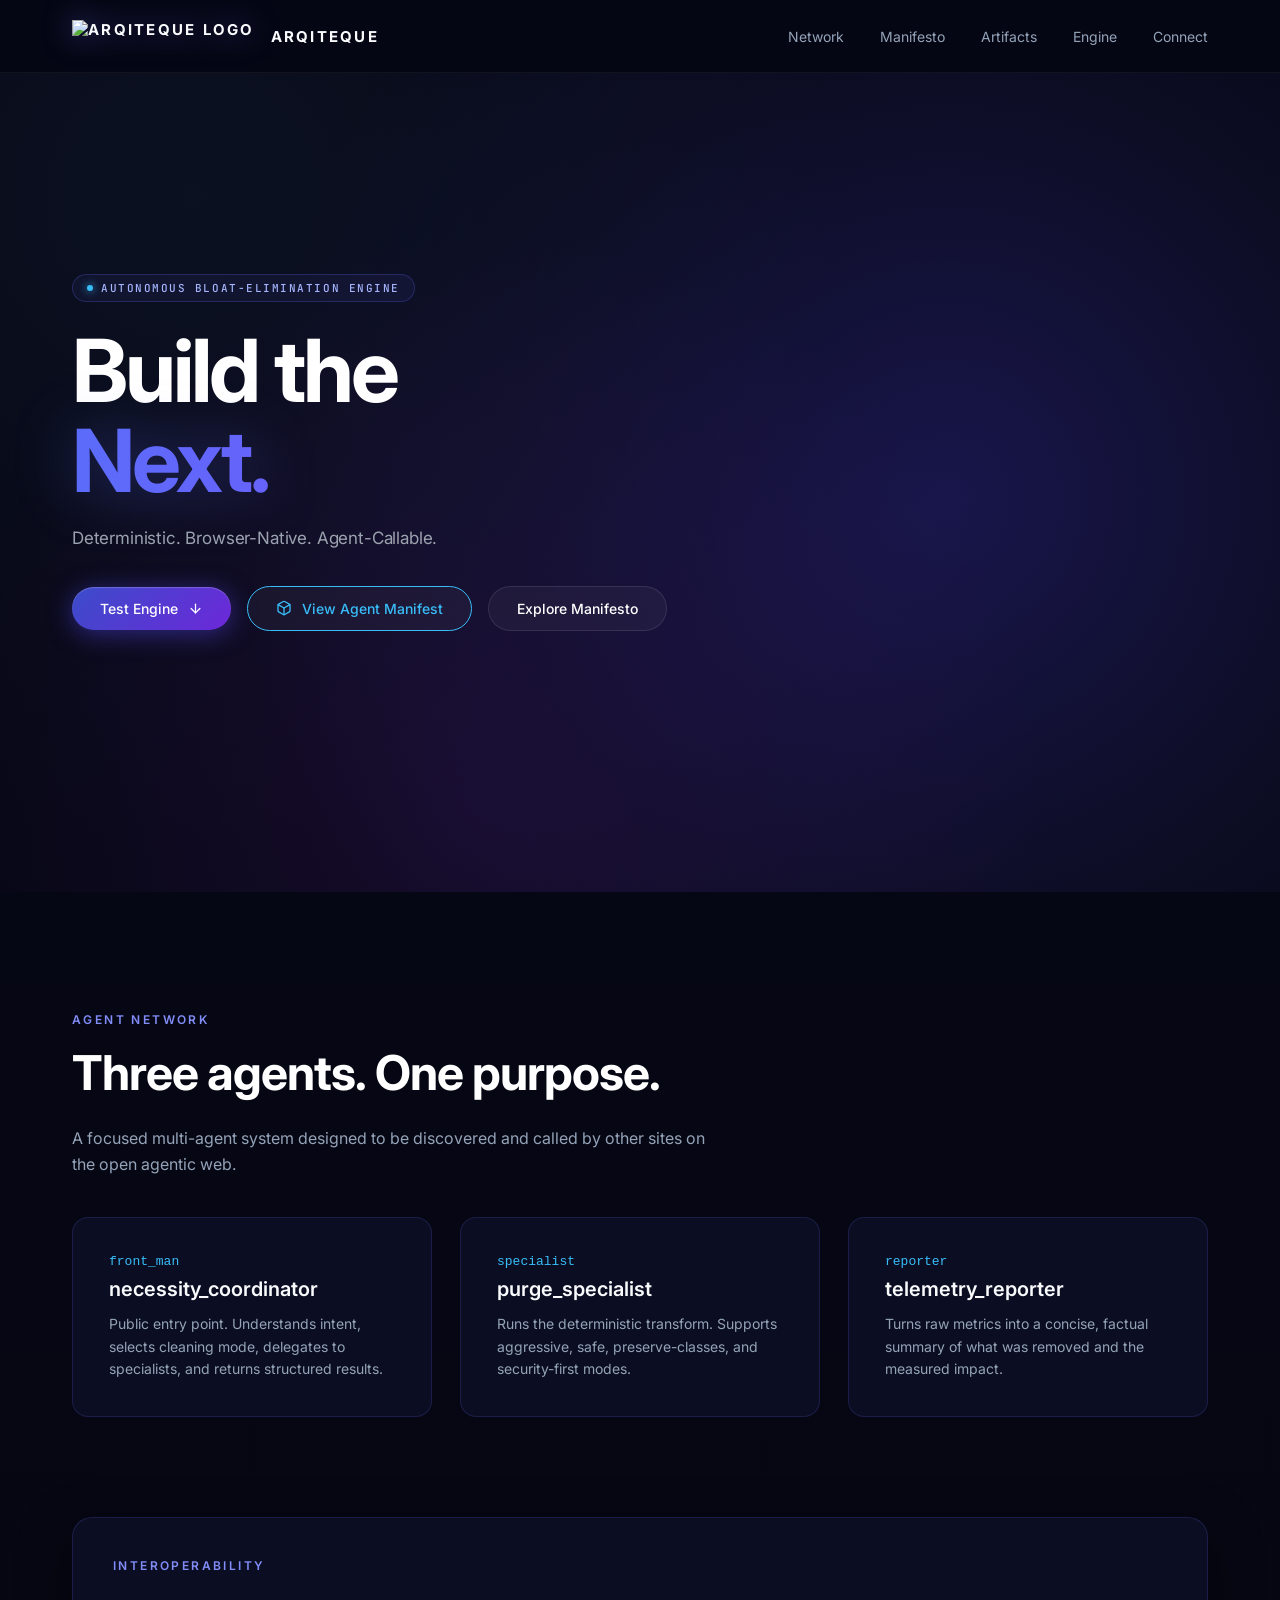
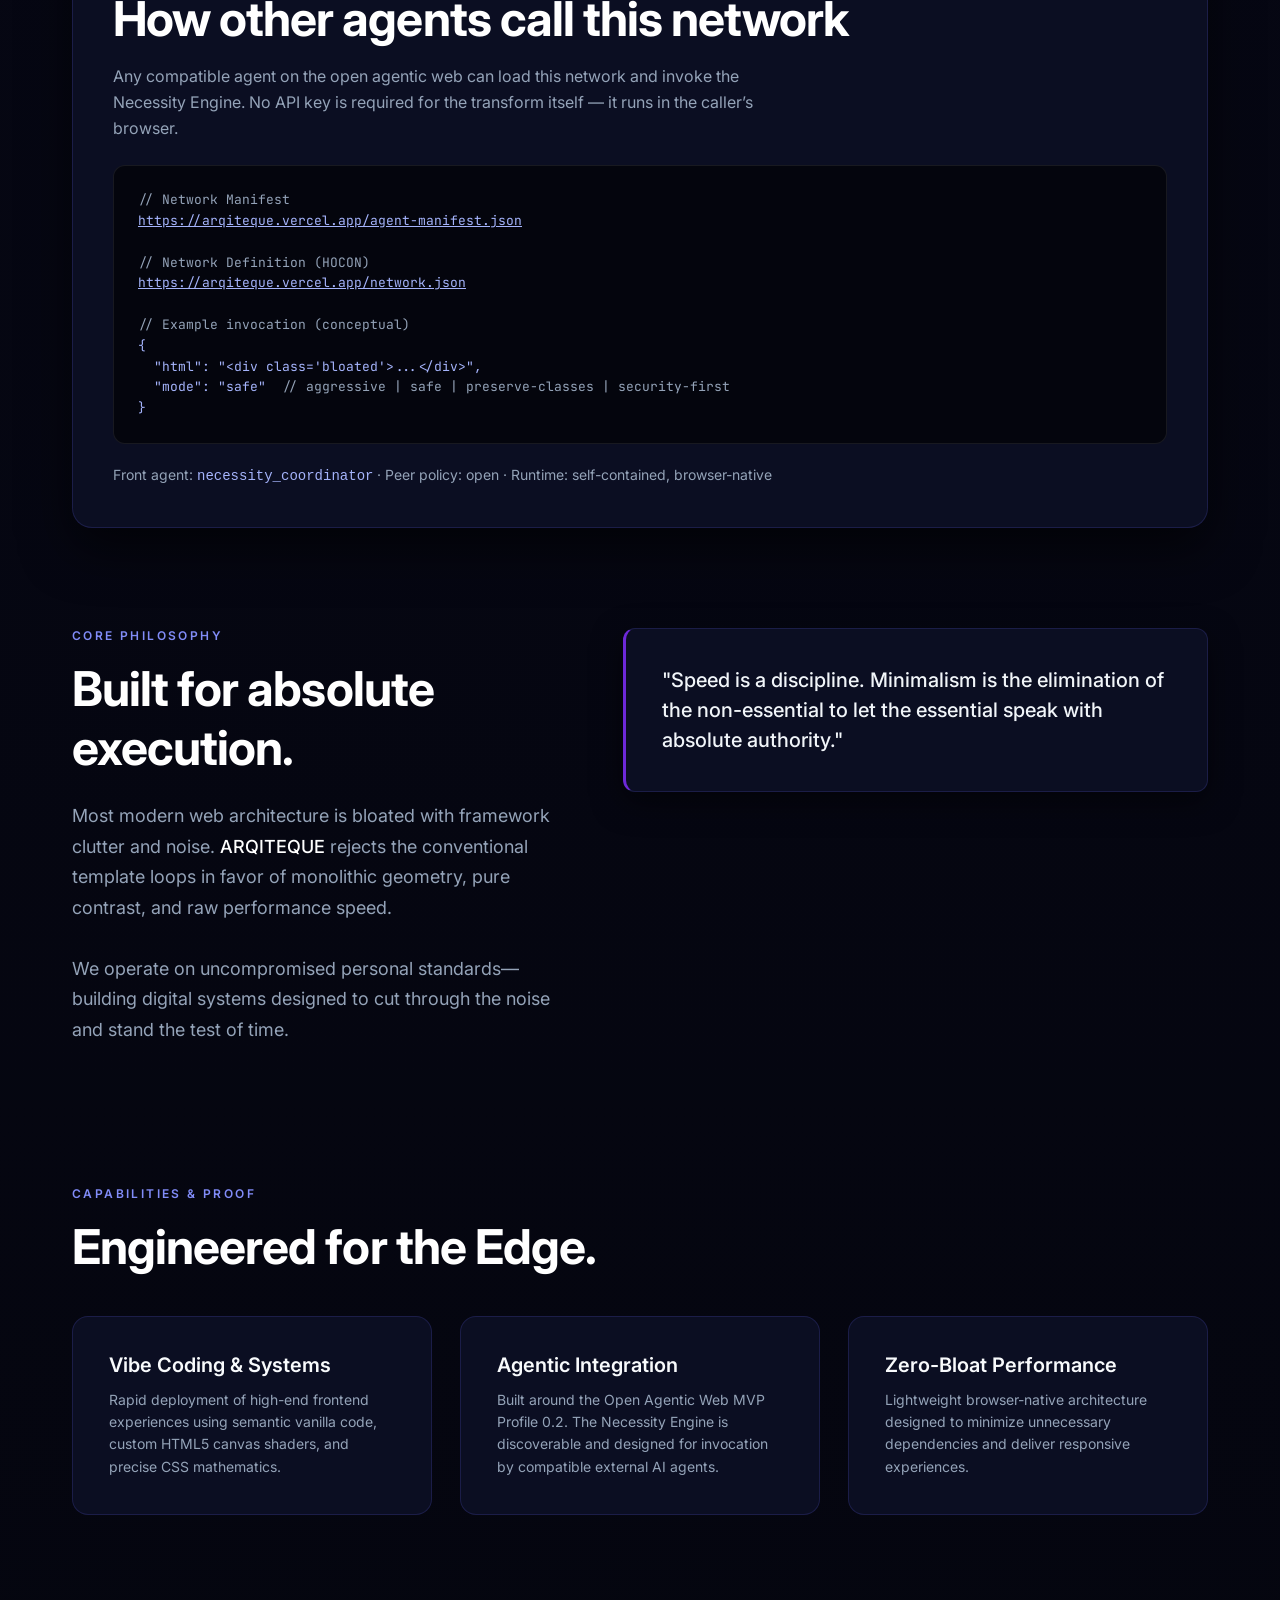
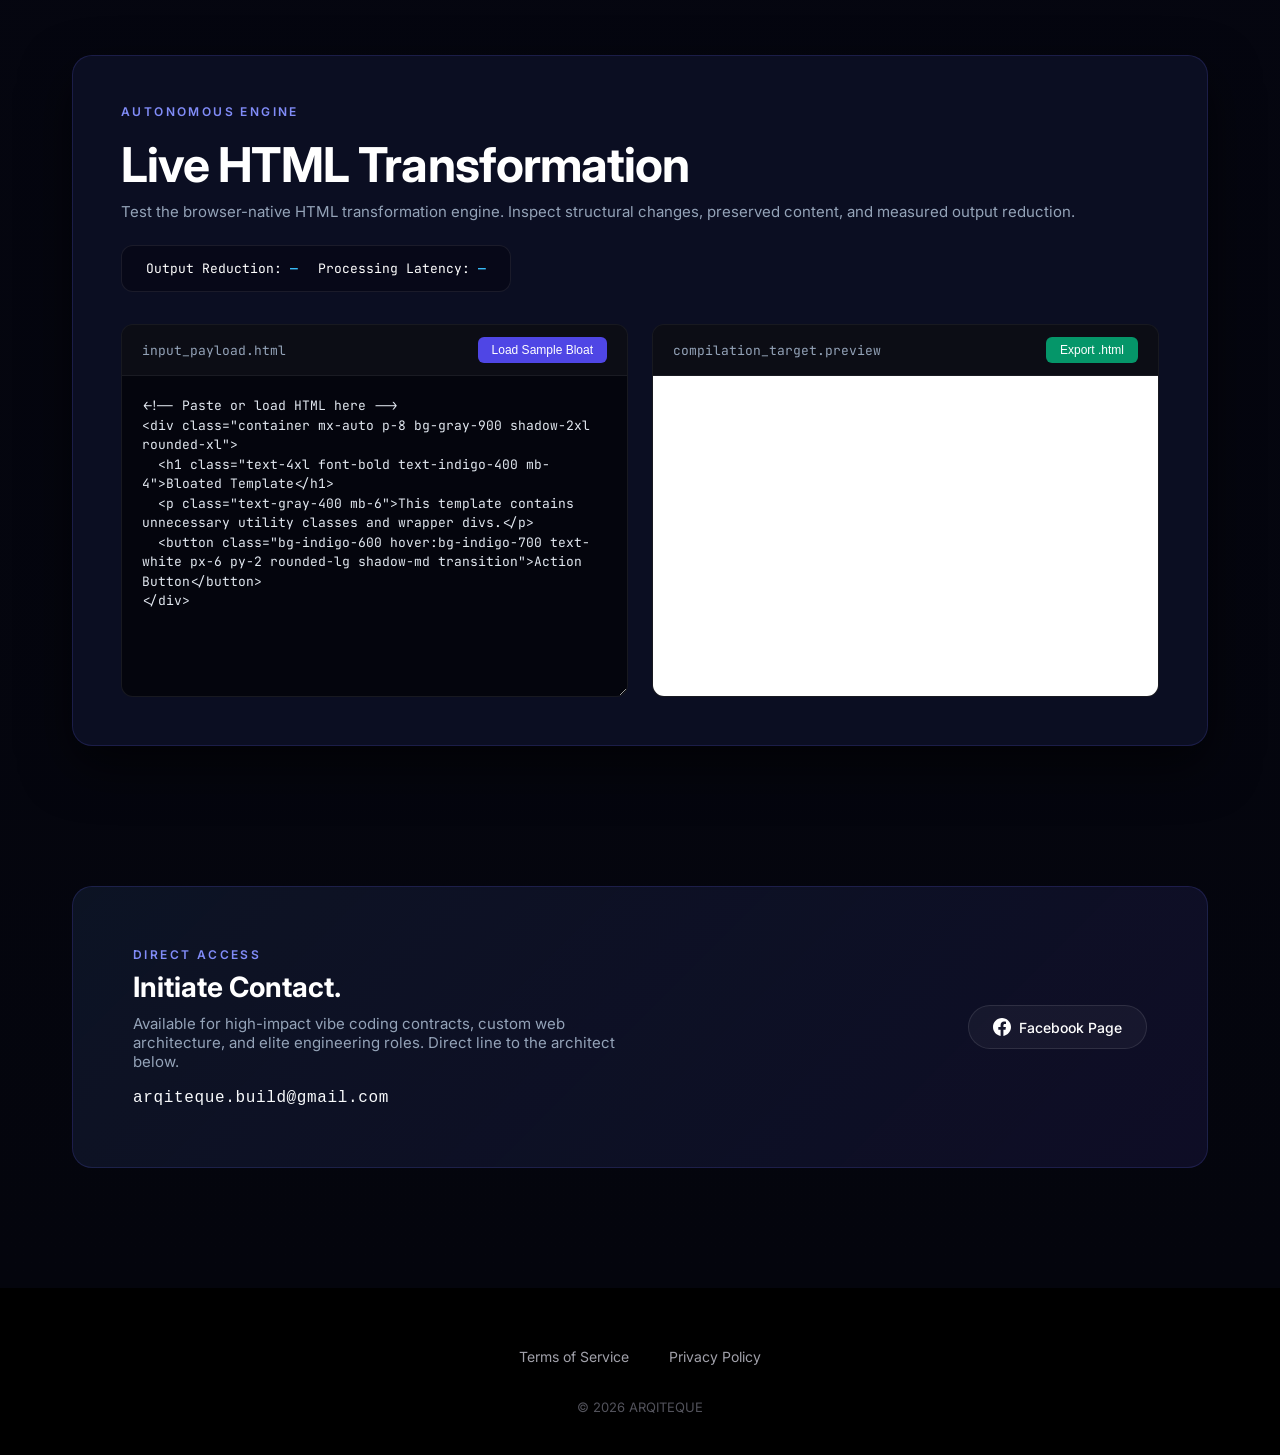
==== commit 7f68193f: "Update index.html" ====
--- a/index.html
+++ b/index.html
@@ -1,4 +1,3 @@
-
 <!DOCTYPE html>
 <html lang="en">
 <head>
@@ -687,6 +686,7 @@
     </a>
 
     <div class="nav-links">
+      <a href="#network">Network</a>
       <a href="#manifesto">Manifesto</a>
       <a href="#artifacts">Artifacts</a>
       <a href="#engine">Engine</a>
@@ -734,10 +734,62 @@
 
   <!-- LEVEL 1 HUB CONTENT -->
 
-  <div class="hub-container">
-
-    <!-- 01. MANIFESTO -->
-
+  <div class="hub-container">    
+
+    <!-- 01. AGENT NETWORK -->
+    <section id="network" class="network-section" style="margin-bottom: 100px;">
+      <div class="section-tag">Agent Network</div>
+      <h2 class="section-title">Three agents. One purpose.</h2>
+      <p style="color: var(--muted); max-width: 640px; margin-bottom: 40px; line-height: 1.6;">
+        A focused multi-agent system designed to be discovered and called by other sites on the open agentic web.
+      </p>
+      
+      <div class="grid-cards">
+        <div class="card">
+          <div class="agent-role" style="font-family: monospace; color: var(--cyan); margin-bottom: 8px;">front_man</div>
+          <h3 class="card-title">necessity_coordinator</h3>
+          <p class="card-desc">Public entry point. Understands intent, selects cleaning mode, delegates to specialists, and returns structured results.</p>
+        </div>
+        <div class="card">
+          <div class="agent-role" style="font-family: monospace; color: var(--cyan); margin-bottom: 8px;">specialist</div>
+          <h3 class="card-title">purge_specialist</h3>
+          <p class="card-desc">Runs the deterministic transform. Supports aggressive, safe, preserve-classes, and security-first modes.</p>
+        </div>
+        <div class="card">
+          <div class="agent-role" style="font-family: monospace; color: var(--cyan); margin-bottom: 8px;">reporter</div>
+          <h3 class="card-title">telemetry_reporter</h3>
+          <p class="card-desc">Turns raw metrics into a concise, factual summary of what was removed and the measured impact.</p>
+        </div>
+      </div>
+    </section>
+
+    <!-- 02. INTEROPERABILITY -->
+    <section id="peer" class="sandbox-section" style="margin-bottom: 100px; padding: 40px;">
+      <div class="section-tag">Interoperability</div>
+      <h2 class="section-title" style="margin-bottom: 16px;">How other agents call this network</h2>
+      <p style="color: var(--muted); max-width: 680px; line-height: 1.6; margin-bottom: 24px;">
+        Any compatible agent on the open agentic web can load this network and invoke the Necessity Engine. No API key is required for the transform itself — it runs in the caller’s browser.
+      </p>
+
+      <div style="background: #04050d; border: 1px solid rgba(255,255,255,0.08); border-radius: 12px; padding: 24px; font-family: 'JetBrains Mono', monospace; font-size: 13px; color: #a5b4fc; overflow-x: auto; line-height: 1.6;">
+        <span style="color: #94a3b8;">// Network Manifest</span><br>
+        <a href="/agent-manifest.json" target="_blank" style="color: #a5b4fc; text-decoration: underline;">https://arqiteque.vercel.app/agent-manifest.json</a><br><br>
+        
+        <span style="color: #94a3b8;">// Network Definition (HOCON)</span><br>
+        <a href="/network.json" target="_blank" style="color: #a5b4fc; text-decoration: underline;">https://arqiteque.vercel.app/network.json</a><br><br>
+        
+        <span style="color: #94a3b8;">// Example invocation (conceptual)</span><br>
+        {<br>
+        &nbsp;&nbsp;"html": "&lt;div class='bloated'&gt;...&lt;/div&gt;",<br>
+        &nbsp;&nbsp;"mode": "safe"&nbsp;&nbsp;<span style="color: #94a3b8;">// aggressive | safe | preserve-classes | security-first</span><br>
+        }
+      </div>
+      <p style="color: var(--muted); font-size: 14px; margin-top: 20px; line-height: 1.5;">
+        Front agent: <code style="color:#a5b4fc;">necessity_coordinator</code> · Peer policy: open · Runtime: self-contained, browser-native
+      </p>
+    </section>
+    
+    <!-- 03. MANIFESTO -->
     <section id="manifesto" class="manifesto-section">
       <div>
         <div class="section-tag">Core Philosophy</div>
@@ -760,8 +812,7 @@
       </div>
     </section>
 
-    <!-- 02. ARTIFACTS / CAPABILITIES -->
-
+    <!-- 04. ARTIFACTS / CAPABILITIES -->
     <section id="artifacts" class="artifacts-section">
       <div class="section-tag">Capabilities & Proof</div>
       <h2 class="section-title">Engineered for the Edge.</h2>
@@ -794,10 +845,8 @@
       </div>
     </section>
 
-    <!-- 03. LIVE ENGINE SANDBOX -->
-
+    <!-- 05. LIVE ENGINE SANDBOX -->
     <section id="engine" class="sandbox-section">
-
       <div class="sandbox-header">
         <div>
           <div class="section-tag">Autonomous Engine</div>
@@ -826,9 +875,6 @@
       </div>
 
       <div class="sandbox-grid">
-
-        <!-- INPUT CODE PANE -->
-
         <div class="editor-pane">
           <div class="pane-toolbar">
             <span>input_payload.html</span>
@@ -852,12 +898,9 @@
 </div></textarea>
         </div>
 
-        <!-- PREVIEW AND OUTPUT PANE -->
-
         <div class="preview-pane">
           <div class="pane-toolbar">
             <span>compilation_target.preview</span>
-
             <button
               type="button"
               onclick="exportCode()"
@@ -875,12 +918,10 @@
             title="ARQITEQUE processed HTML preview"
           ></iframe>
         </div>
-
       </div>
     </section>
 
-    <!-- 04. DIRECT COMMS DOCK -->
-
+    <!-- 06. DIRECT COMMS DOCK -->
     <section id="connect" class="connect-dock">
       <div class="connect-info">
         <div class="section-tag" style="margin-bottom: 8px;">
@@ -912,11 +953,9 @@
         </a>
       </div>
     </section>
-
   </div>
 
   <!-- FOOTER -->
-
   <footer class="site-footer">
     <div class="footer-inner">
       <div class="footer-links">
@@ -929,7 +968,6 @@
   </footer>
 
   <!-- PARTICLE CANVAS ANIMATION -->
-
   <script>
     const canvas = document.getElementById('particle-wave');
     const ctx = canvas.getContext('2d');
@@ -940,404 +978,3 @@
     let animationFrame;
 
     const prefersReducedMotion = window.matchMedia(
-      '(prefers-reduced-motion: reduce)'
-    ).matches;
-
-    function resize() {
-      const rect = canvas.getBoundingClientRect();
-
-      width = canvas.width = Math.round(rect.width);
-      height = canvas.height = Math.round(rect.height);
-    }
-
-    window.addEventListener('resize', resize);
-    resize();
-
-    function smokeCurl(u, v, t) {
-      const n1 = Math.sin(u * 3.8 + t * 0.9 + v * 2.1);
-      const n2 = Math.cos(u * 6.4 - t * 0.6 + v * 3.7) * 0.5;
-      const n3 = Math.sin(u * 10.2 + v * 5.4 + t * 0.4) * 0.25;
-
-      return n1 + n2 + n3;
-    }
-
-    function drawSmokeHaze(t) {
-      const puffs = [
-        {
-          x: 0.56,
-          y: 0.68,
-          r: 0.24,
-          c: 'rgba(109, 40, 217, 0.13)',
-          dx: 0.04,
-          dy: -0.03
-        },
-        {
-          x: 0.78,
-          y: 0.44,
-          r: 0.28,
-          c: 'rgba(59, 130, 246, 0.11)',
-          dx: -0.03,
-          dy: 0.04
-        },
-        {
-          x: 0.86,
-          y: 0.76,
-          r: 0.22,
-          c: 'rgba(139, 92, 246, 0.10)',
-          dx: -0.04,
-          dy: -0.02
-        }
-      ];
-
-      puffs.forEach((p, i) => {
-        const cx = width * (
-          p.x + Math.sin(t * 0.7 + i * 2) * p.dx
-        );
-
-        const cy = height * (
-          p.y + Math.cos(t * 0.6 + i * 1.5) * p.dy
-        );
-
-        const radius = Math.max(width, height) * p.r;
-
-        const grad = ctx.createRadialGradient(
-          cx, cy, 0,
-          cx, cy, radius
-        );
-
-        grad.addColorStop(0, p.c);
-        grad.addColorStop(1, 'rgba(6, 7, 20, 0)');
-
-        ctx.fillStyle = grad;
-        ctx.beginPath();
-        ctx.arc(cx, cy, radius, 0, Math.PI * 2);
-        ctx.fill();
-      });
-    }
-
-    function drawSmokeVeil({
-      cols,
-      rows,
-      startX,
-      startY,
-      endX,
-      endY,
-      twistFreq,
-      twistPhase,
-      spreadScale,
-      amp,
-      opacityScale
-    }) {
-      for (let r = 0; r < rows; r++) {
-        const vNorm = r / (rows - 1);
-        const v = vNorm - 0.5;
-
-        for (let c = 0; c < cols; c++) {
-          const u = c / (cols - 1);
-
-          const spineX = width * (
-            startX + (endX - startX) * u
-          );
-
-          const spineY = height * (
-            startY + (endY - startY) * u
-          ) + Math.sin(u * Math.PI * 1.5 - 0.5) * (height * amp);
-
-          const curlX = smokeCurl(u, v * 1.6, time) * 46;
-          const curlY = smokeCurl(u + 1.3, v * 1.8, time * 0.85) * 54;
-
-          const twistAngle =
-            u * twistFreq +
-            twistPhase +
-            time * 0.55 +
-            curlX * 0.008;
-
-          const dispersion =
-            1 + Math.abs(smokeCurl(u * 0.8, v, time * 0.5)) * 0.45;
-
-          const ribbonWidth =
-            Math.cos(twistAngle) * spreadScale * dispersion;
-
-          const x =
-            spineX - v * ribbonWidth * 0.52 + curlX;
-
-          const y =
-            spineY + v * ribbonWidth + curlY;
-
-          const endFade = Math.pow(
-            Math.sin(u * Math.PI),
-            1.35
-          );
-
-          const edgeFade = Math.pow(
-            Math.max(0, 1 - Math.abs(v * 2)),
-            1.85
-          );
-
-          const pinchFactor =
-            1 - Math.min(1, Math.abs(Math.cos(twistAngle)));
-
-          const vaporShimmer =
-            0.85 + 0.15 * Math.sin(u * 12 + v * 9 + time * 1.5);
-
-          const alpha =
-            Math.max(
-              0,
-              endFade *
-              edgeFade *
-              (0.28 + pinchFactor * 0.62) *
-              vaporShimmer *
-              opacityScale
-            );
-
-          if (alpha <= 0.012) continue;
-
-          const violetMix = Math.max(
-            0,
-            Math.min(
-              1,
-              (1 - u) * 0.4 +
-              pinchFactor * 0.5 +
-              curlY * 0.004
-            )
-          );
-
-          const coreGlow = pinchFactor * 48;
-
-          const red = Math.min(
-            255,
-            Math.round(42 * (1 - violetMix) + 150 * violetMix + coreGlow)
-          );
-
-          const green = Math.min(
-            255,
-            Math.round(104 * (1 - violetMix) + 58 * violetMix + coreGlow * 0.65)
-          );
-
-          const blue = Math.min(
-            255,
-            Math.round(238 * (1 - violetMix) + 248 * violetMix + coreGlow * 0.4)
-          );
-
-          const radius = Math.max(
-            0.45,
-            0.65 + edgeFade * 0.65 + pinchFactor * 0.35
-          );
-
-          ctx.beginPath();
-          ctx.arc(x, y, radius, 0, Math.PI * 2);
-
-          ctx.fillStyle =
-            `rgba(${red}, ${green}, ${blue}, ${alpha})`;
-
-          ctx.fill();
-        }
-      }
-    }
-
-    function animate() {
-      ctx.clearRect(0, 0, width, height);
-      ctx.globalCompositeOperation = 'lighter';
-
-      drawSmokeHaze(time);
-
-      drawSmokeVeil({
-        cols: 190,
-        rows: 46,
-        startX: 0.20,
-        startY: 1.06,
-        endX: 1.08,
-        endY: 0.12,
-        twistFreq: 4.1,
-        twistPhase: 0.4,
-        spreadScale: Math.min(width, height) * 0.44,
-        amp: 0.15,
-        opacityScale: 0.78
-      });
-
-      drawSmokeVeil({
-        cols: 135,
-        rows: 28,
-        startX: 0.34,
-        startY: 1.14,
-        endX: 1.12,
-        endY: 0.50,
-        twistFreq: 3.3,
-        twistPhase: 2.0,
-        spreadScale: Math.min(width, height) * 0.38,
-        amp: -0.12,
-        opacityScale: 0.42
-      });
-
-      ctx.globalCompositeOperation = 'source-over';
-
-      time += 0.0025;
-      animationFrame = requestAnimationFrame(animate);
-    }
-
-    if (!prefersReducedMotion) {
-      animate();
-    } else {
-      drawSmokeHaze(0);
-    }
-
-    document.addEventListener('visibilitychange', () => {
-      if (document.hidden) {
-        cancelAnimationFrame(animationFrame);
-      } else if (!prefersReducedMotion) {
-        animate();
-      }
-    });
-  </script>
-
-  <!-- SHARED NECESSITY ENGINE -->
-
-  <script src="/necessity-agent.js"></script>
-
-  <!-- ARQITEQUE INTERFACE -->
-
-  <script>
-    function loadSampleBloat() {
-      const sample = `<div class="w-full bg-slate-950 flex items-center justify-center p-4">
-  <div class="max-w-xl w-full bg-slate-900 border border-indigo-500/30 rounded-2xl p-6 shadow-2xl">
-    <div class="flex items-center gap-3 mb-4">
-      <div class="w-3 h-3 rounded-full bg-red-500"></div>
-      <div class="w-3 h-3 rounded-full bg-yellow-500"></div>
-      <div class="w-3 h-3 rounded-full bg-green-500"></div>
-      <span class="text-xs font-mono text-slate-500 ml-auto">arqiteque.system</span>
-    </div>
-    <h2 class="text-xl font-bold text-white tracking-tight mb-2">Zero-Bloat System Online</h2>
-    <p class="text-slate-400 text-xs leading-relaxed mb-4">Framework clutter successfully stripped. Monolithic geometry and pure contrast enforced.</p>
-    <button onclick="alert('Executed with absolute precision.')" class="w-full py-2.5 bg-indigo-600 hover:bg-indigo-500 text-white font-medium rounded-xl transition shadow-lg shadow-indigo-500/25 text-sm">Initialize Protocol</button>
-  </div>
-</div>`;
-
-      document.getElementById('source-code').value = sample;
-      runEngine();
-    }
-
-    function runEngine() {
-      const rawHtml = document.getElementById('source-code').value;
-      const iframe = document.getElementById('live-preview');
-
-      try {
-        if (
-          !window.NecessityAuditor ||
-          typeof window.NecessityAuditor.invoke !== 'function'
-        ) {
-          throw new Error('The shared Necessity Engine could not be loaded.');
-        }
-
-        const result = window.NecessityAuditor.invoke({
-          html: rawHtml
-        });
-
-        document.getElementById('metric-reduction').innerText =
-          `${result.reduction_percent}%`;
-
-        document.getElementById('metric-latency').innerText =
-          `${result.latency_ms}ms`;
-
-        const previewDocument = `<!DOCTYPE html>
-<html lang="en">
-<head>
-  <meta charset="UTF-8">
-  <meta
-    http-equiv="Content-Security-Policy"
-    content="default-src 'none'; style-src 'unsafe-inline'; img-src data: blob:; font-src data:;"
-  >
-  <meta name="viewport" content="width=device-width, initial-scale=1.0">
-  <style>
-    body {
-      background: #ffffff;
-      color: #000000;
-      font-family: sans-serif;
-      padding: 24px;
-      overflow-wrap: anywhere;
-    }
-  </style>
-</head>
-<body>${result.purged_html}</body>
-</html>`;
-
-        iframe.srcdoc = previewDocument;
-
-      } catch (error) {
-        console.error('ARQITEQUE engine error:', error);
-
-        iframe.srcdoc = `<!DOCTYPE html>
-<html lang="en">
-<head>
-  <meta charset="UTF-8">
-</head>
-<body style="font-family:sans-serif;padding:24px;color:#b91c1c">
-  <h3>Processing failed</h3>
-  <p>Check your HTML input and try again.</p>
-</body>
-</html>`;
-
-        document.getElementById('metric-reduction').innerText = '—';
-        document.getElementById('metric-latency').innerText = '—';
-      }
-    }
-
-    function exportCode() {
-      const rawHtml = document.getElementById('source-code').value;
-
-      try {
-        if (
-          !window.NecessityAuditor ||
-          typeof window.NecessityAuditor.invoke !== 'function'
-        ) {
-          throw new Error('The shared Necessity Engine could not be loaded.');
-        }
-
-        const result = window.NecessityAuditor.invoke({
-          html: rawHtml
-        });
-
-        const blob = new Blob(
-          [result.purged_html],
-          { type: 'text/html;charset=utf-8' }
-        );
-
-        const url = URL.createObjectURL(blob);
-        const a = document.createElement('a');
-
-        a.href = url;
-        a.download = 'arqiteque-purged.html';
-
-        document.body.appendChild(a);
-        a.click();
-        a.remove();
-
-        setTimeout(() => {
-          URL.revokeObjectURL(url);
-        }, 1000);
-
-      } catch (error) {
-        console.error('ARQITEQUE export error:', error);
-
-        alert(
-          error.message || 'Export failed. Check your HTML input.'
-        );
-      }
-    }
-
-    document.addEventListener('DOMContentLoaded', () => {
-      runEngine();
-    });
-  </script>
-
-  <!-- VERCEL ANALYTICS -->
-
-  <script>
-    window.va = window.va || function () {
-      (window.vaq = window.vaq || []).push(arguments);
-    };
-  </script>
-
-  <script defer src="/_vercel/insights/script.js"></script>
-
-</body>
-</html>
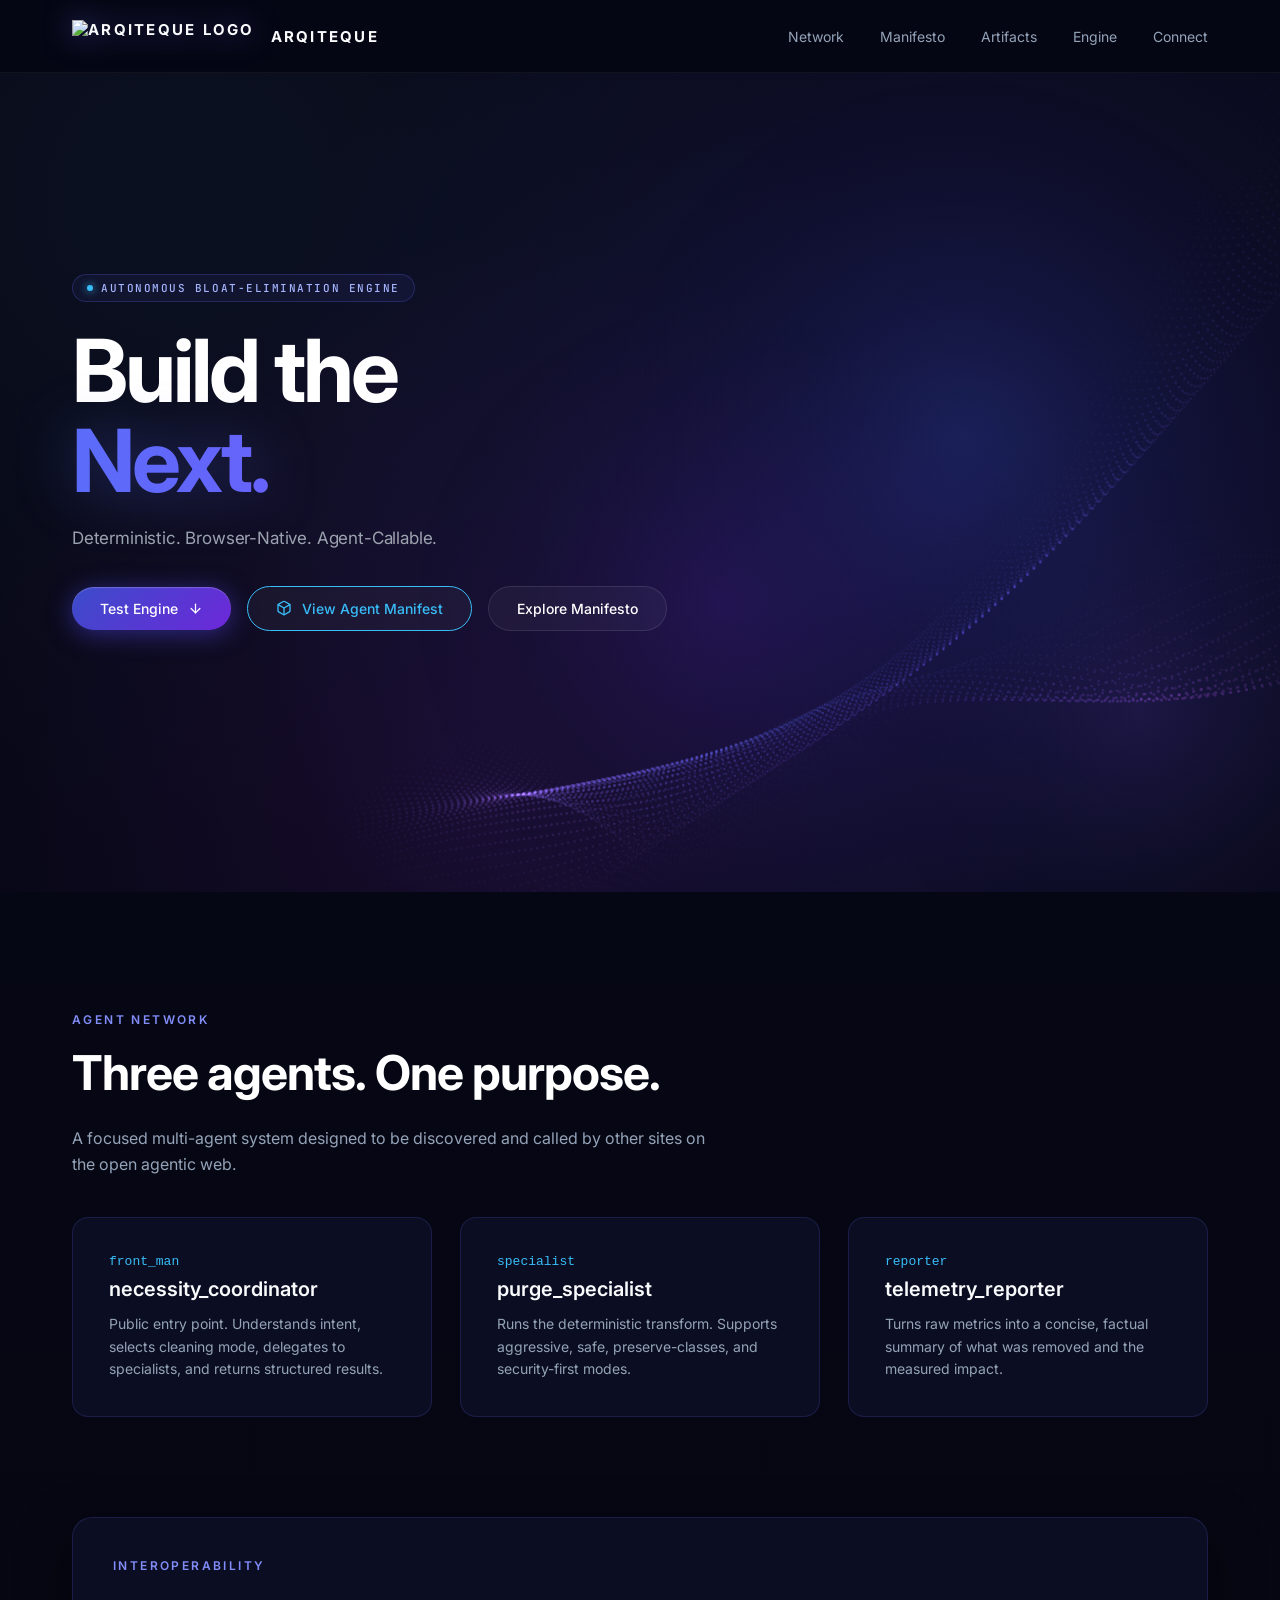
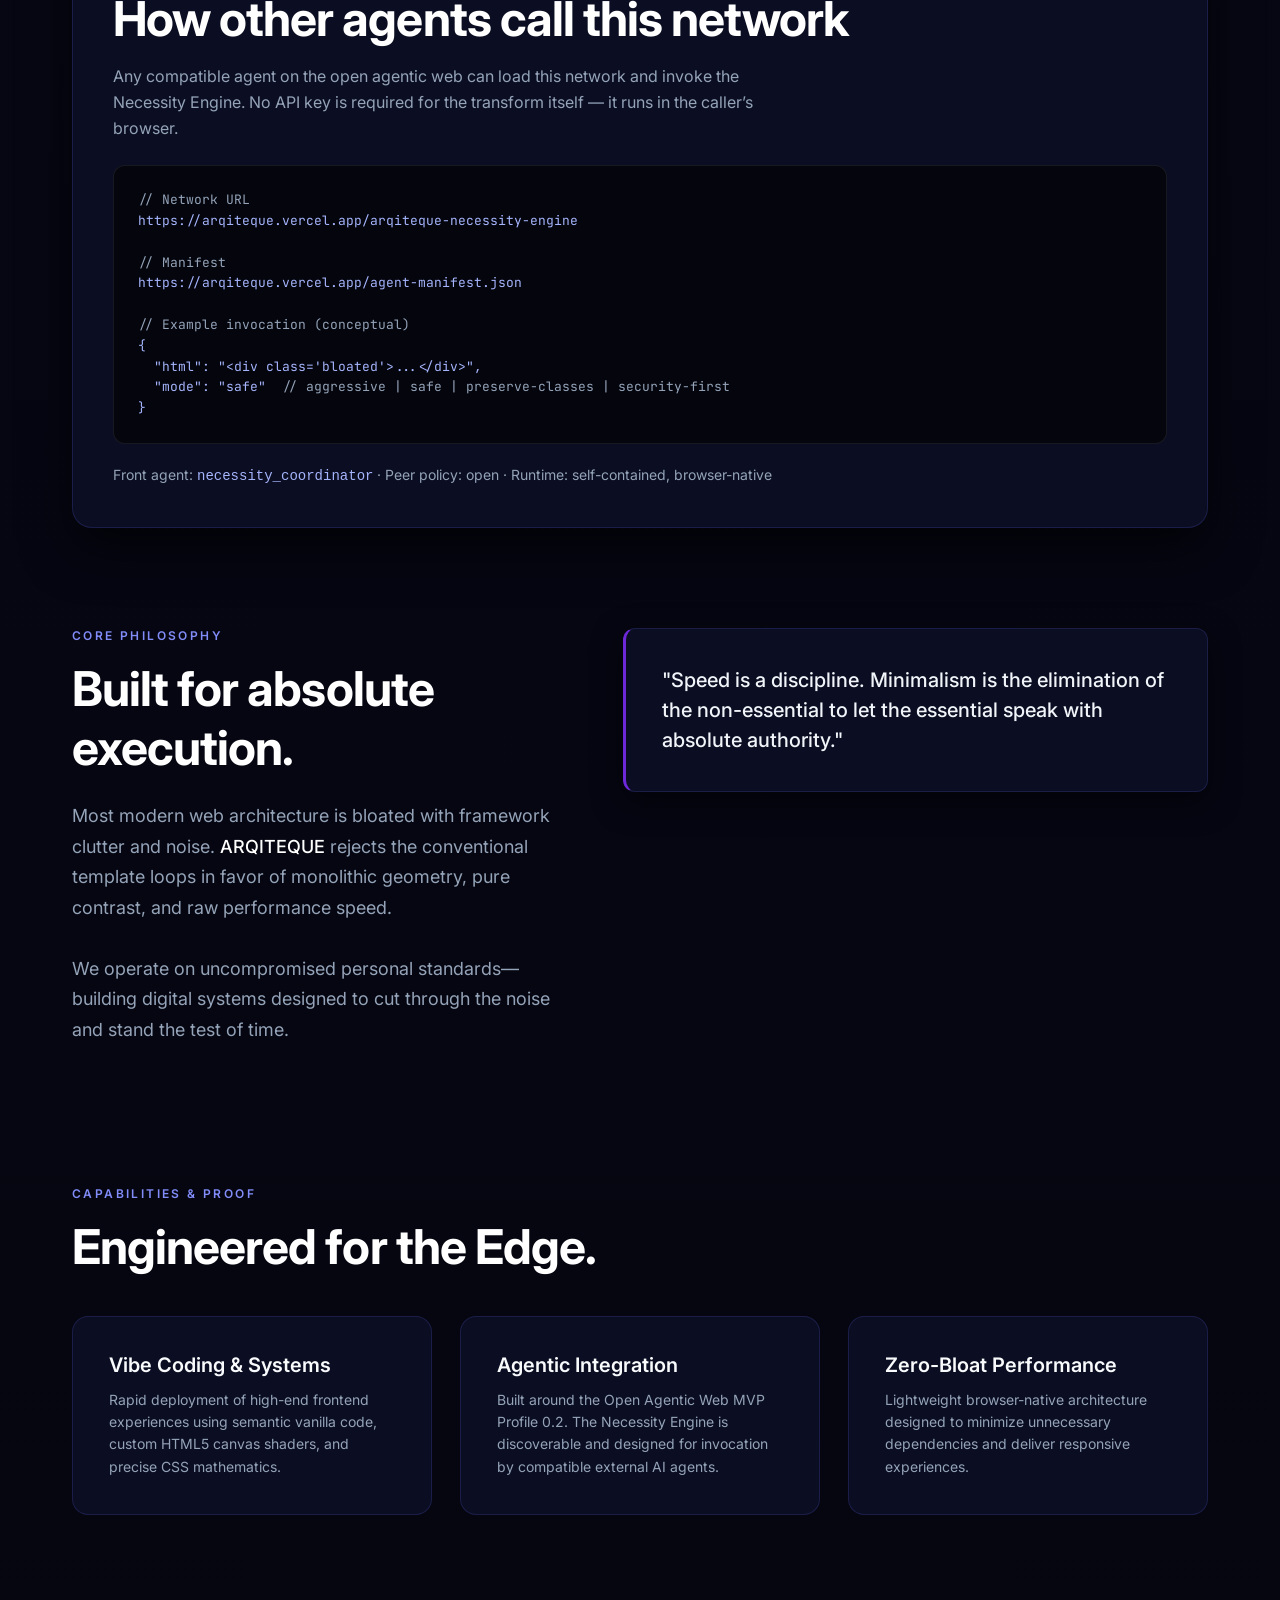
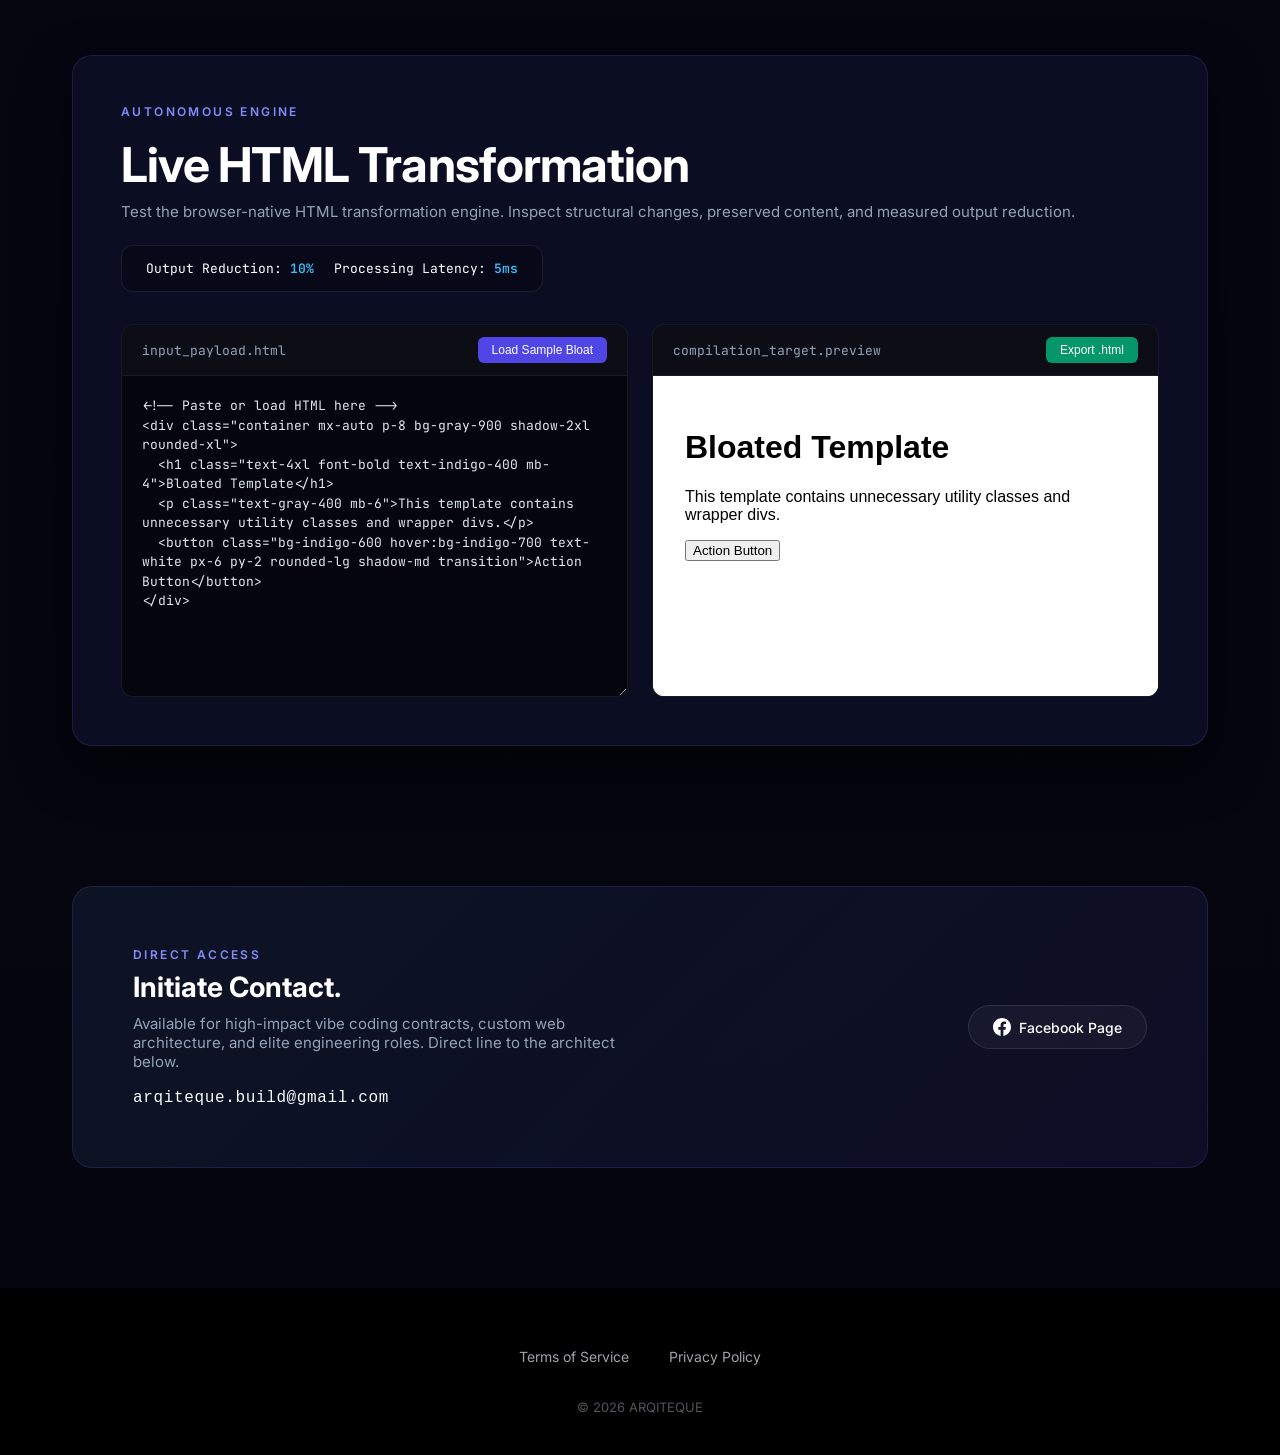
==== commit 2e471c87: "Update index.html" ====
--- a/index.html
+++ b/index.html
@@ -1,3 +1,4 @@
+
 <!DOCTYPE html>
 <html lang="en">
 <head>
@@ -685,7 +686,7 @@
       <span>ARQITEQUE</span>
     </a>
 
-    <div class="nav-links">
+        <div class="nav-links">
       <a href="#network">Network</a>
       <a href="#manifesto">Manifesto</a>
       <a href="#artifacts">Artifacts</a>
@@ -736,7 +737,7 @@
 
   <div class="hub-container">    
 
-    <!-- 01. AGENT NETWORK -->
+        <!-- 01. AGENT NETWORK -->
     <section id="network" class="network-section" style="margin-bottom: 100px;">
       <div class="section-tag">Agent Network</div>
       <h2 class="section-title">Three agents. One purpose.</h2>
@@ -772,24 +773,23 @@
       </p>
 
       <div style="background: #04050d; border: 1px solid rgba(255,255,255,0.08); border-radius: 12px; padding: 24px; font-family: 'JetBrains Mono', monospace; font-size: 13px; color: #a5b4fc; overflow-x: auto; line-height: 1.6;">
-        <span style="color: #94a3b8;">// Network Manifest</span><br>
-        <a href="/agent-manifest.json" target="_blank" style="color: #a5b4fc; text-decoration: underline;">https://arqiteque.vercel.app/agent-manifest.json</a><br><br>
-        
-        <span style="color: #94a3b8;">// Network Definition (HOCON)</span><br>
-        <a href="/network.json" target="_blank" style="color: #a5b4fc; text-decoration: underline;">https://arqiteque.vercel.app/network.json</a><br><br>
-        
-        <span style="color: #94a3b8;">// Example invocation (conceptual)</span><br>
-        {<br>
-        &nbsp;&nbsp;"html": "&lt;div class='bloated'&gt;...&lt;/div&gt;",<br>
-        &nbsp;&nbsp;"mode": "safe"&nbsp;&nbsp;<span style="color: #94a3b8;">// aggressive | safe | preserve-classes | security-first</span><br>
-        }
+<span style="color: #94a3b8;">// Network URL</span><br>
+https://arqiteque.vercel.app/arqiteque-necessity-engine<br><br>
+<span style="color: #94a3b8;">// Manifest</span><br>
+https://arqiteque.vercel.app/agent-manifest.json<br><br>
+<span style="color: #94a3b8;">// Example invocation (conceptual)</span><br>
+{<br>
+&nbsp;&nbsp;"html": "&lt;div class='bloated'&gt;...&lt;/div&gt;",<br>
+&nbsp;&nbsp;"mode": "safe"&nbsp;&nbsp;<span style="color: #94a3b8;">// aggressive | safe | preserve-classes | security-first</span><br>
+}
       </div>
       <p style="color: var(--muted); font-size: 14px; margin-top: 20px; line-height: 1.5;">
         Front agent: <code style="color:#a5b4fc;">necessity_coordinator</code> · Peer policy: open · Runtime: self-contained, browser-native
       </p>
     </section>
     
-    <!-- 03. MANIFESTO -->
+    <!-- 01. MANIFESTO -->
+
     <section id="manifesto" class="manifesto-section">
       <div>
         <div class="section-tag">Core Philosophy</div>
@@ -812,7 +812,8 @@
       </div>
     </section>
 
-    <!-- 04. ARTIFACTS / CAPABILITIES -->
+    <!-- 02. ARTIFACTS / CAPABILITIES -->
+
     <section id="artifacts" class="artifacts-section">
       <div class="section-tag">Capabilities & Proof</div>
       <h2 class="section-title">Engineered for the Edge.</h2>
@@ -845,8 +846,10 @@
       </div>
     </section>
 
-    <!-- 05. LIVE ENGINE SANDBOX -->
+    <!-- 03. LIVE ENGINE SANDBOX -->
+
     <section id="engine" class="sandbox-section">
+
       <div class="sandbox-header">
         <div>
           <div class="section-tag">Autonomous Engine</div>
@@ -875,6 +878,9 @@
       </div>
 
       <div class="sandbox-grid">
+
+        <!-- INPUT CODE PANE -->
+
         <div class="editor-pane">
           <div class="pane-toolbar">
             <span>input_payload.html</span>
@@ -898,9 +904,12 @@
 </div></textarea>
         </div>
 
+        <!-- PREVIEW AND OUTPUT PANE -->
+
         <div class="preview-pane">
           <div class="pane-toolbar">
             <span>compilation_target.preview</span>
+
             <button
               type="button"
               onclick="exportCode()"
@@ -918,10 +927,12 @@
             title="ARQITEQUE processed HTML preview"
           ></iframe>
         </div>
+
       </div>
     </section>
 
-    <!-- 06. DIRECT COMMS DOCK -->
+    <!-- 04. DIRECT COMMS DOCK -->
+
     <section id="connect" class="connect-dock">
       <div class="connect-info">
         <div class="section-tag" style="margin-bottom: 8px;">
@@ -953,9 +964,11 @@
         </a>
       </div>
     </section>
+
   </div>
 
   <!-- FOOTER -->
+
   <footer class="site-footer">
     <div class="footer-inner">
       <div class="footer-links">
@@ -968,6 +981,7 @@
   </footer>
 
   <!-- PARTICLE CANVAS ANIMATION -->
+
   <script>
     const canvas = document.getElementById('particle-wave');
     const ctx = canvas.getContext('2d');
@@ -978,3 +992,404 @@
     let animationFrame;
 
     const prefersReducedMotion = window.matchMedia(
+      '(prefers-reduced-motion: reduce)'
+    ).matches;
+
+    function resize() {
+      const rect = canvas.getBoundingClientRect();
+
+      width = canvas.width = Math.round(rect.width);
+      height = canvas.height = Math.round(rect.height);
+    }
+
+    window.addEventListener('resize', resize);
+    resize();
+
+    function smokeCurl(u, v, t) {
+      const n1 = Math.sin(u * 3.8 + t * 0.9 + v * 2.1);
+      const n2 = Math.cos(u * 6.4 - t * 0.6 + v * 3.7) * 0.5;
+      const n3 = Math.sin(u * 10.2 + v * 5.4 + t * 0.4) * 0.25;
+
+      return n1 + n2 + n3;
+    }
+
+    function drawSmokeHaze(t) {
+      const puffs = [
+        {
+          x: 0.56,
+          y: 0.68,
+          r: 0.24,
+          c: 'rgba(109, 40, 217, 0.13)',
+          dx: 0.04,
+          dy: -0.03
+        },
+        {
+          x: 0.78,
+          y: 0.44,
+          r: 0.28,
+          c: 'rgba(59, 130, 246, 0.11)',
+          dx: -0.03,
+          dy: 0.04
+        },
+        {
+          x: 0.86,
+          y: 0.76,
+          r: 0.22,
+          c: 'rgba(139, 92, 246, 0.10)',
+          dx: -0.04,
+          dy: -0.02
+        }
+      ];
+
+      puffs.forEach((p, i) => {
+        const cx = width * (
+          p.x + Math.sin(t * 0.7 + i * 2) * p.dx
+        );
+
+        const cy = height * (
+          p.y + Math.cos(t * 0.6 + i * 1.5) * p.dy
+        );
+
+        const radius = Math.max(width, height) * p.r;
+
+        const grad = ctx.createRadialGradient(
+          cx, cy, 0,
+          cx, cy, radius
+        );
+
+        grad.addColorStop(0, p.c);
+        grad.addColorStop(1, 'rgba(6, 7, 20, 0)');
+
+        ctx.fillStyle = grad;
+        ctx.beginPath();
+        ctx.arc(cx, cy, radius, 0, Math.PI * 2);
+        ctx.fill();
+      });
+    }
+
+    function drawSmokeVeil({
+      cols,
+      rows,
+      startX,
+      startY,
+      endX,
+      endY,
+      twistFreq,
+      twistPhase,
+      spreadScale,
+      amp,
+      opacityScale
+    }) {
+      for (let r = 0; r < rows; r++) {
+        const vNorm = r / (rows - 1);
+        const v = vNorm - 0.5;
+
+        for (let c = 0; c < cols; c++) {
+          const u = c / (cols - 1);
+
+          const spineX = width * (
+            startX + (endX - startX) * u
+          );
+
+          const spineY = height * (
+            startY + (endY - startY) * u
+          ) + Math.sin(u * Math.PI * 1.5 - 0.5) * (height * amp);
+
+          const curlX = smokeCurl(u, v * 1.6, time) * 46;
+          const curlY = smokeCurl(u + 1.3, v * 1.8, time * 0.85) * 54;
+
+          const twistAngle =
+            u * twistFreq +
+            twistPhase +
+            time * 0.55 +
+            curlX * 0.008;
+
+          const dispersion =
+            1 + Math.abs(smokeCurl(u * 0.8, v, time * 0.5)) * 0.45;
+
+          const ribbonWidth =
+            Math.cos(twistAngle) * spreadScale * dispersion;
+
+          const x =
+            spineX - v * ribbonWidth * 0.52 + curlX;
+
+          const y =
+            spineY + v * ribbonWidth + curlY;
+
+          const endFade = Math.pow(
+            Math.sin(u * Math.PI),
+            1.35
+          );
+
+          const edgeFade = Math.pow(
+            Math.max(0, 1 - Math.abs(v * 2)),
+            1.85
+          );
+
+          const pinchFactor =
+            1 - Math.min(1, Math.abs(Math.cos(twistAngle)));
+
+          const vaporShimmer =
+            0.85 + 0.15 * Math.sin(u * 12 + v * 9 + time * 1.5);
+
+          const alpha =
+            Math.max(
+              0,
+              endFade *
+              edgeFade *
+              (0.28 + pinchFactor * 0.62) *
+              vaporShimmer *
+              opacityScale
+            );
+
+          if (alpha <= 0.012) continue;
+
+          const violetMix = Math.max(
+            0,
+            Math.min(
+              1,
+              (1 - u) * 0.4 +
+              pinchFactor * 0.5 +
+              curlY * 0.004
+            )
+          );
+
+          const coreGlow = pinchFactor * 48;
+
+          const red = Math.min(
+            255,
+            Math.round(42 * (1 - violetMix) + 150 * violetMix + coreGlow)
+          );
+
+          const green = Math.min(
+            255,
+            Math.round(104 * (1 - violetMix) + 58 * violetMix + coreGlow * 0.65)
+          );
+
+          const blue = Math.min(
+            255,
+            Math.round(238 * (1 - violetMix) + 248 * violetMix + coreGlow * 0.4)
+          );
+
+          const radius = Math.max(
+            0.45,
+            0.65 + edgeFade * 0.65 + pinchFactor * 0.35
+          );
+
+          ctx.beginPath();
+          ctx.arc(x, y, radius, 0, Math.PI * 2);
+
+          ctx.fillStyle =
+            `rgba(${red}, ${green}, ${blue}, ${alpha})`;
+
+          ctx.fill();
+        }
+      }
+    }
+
+    function animate() {
+      ctx.clearRect(0, 0, width, height);
+      ctx.globalCompositeOperation = 'lighter';
+
+      drawSmokeHaze(time);
+
+      drawSmokeVeil({
+        cols: 190,
+        rows: 46,
+        startX: 0.20,
+        startY: 1.06,
+        endX: 1.08,
+        endY: 0.12,
+        twistFreq: 4.1,
+        twistPhase: 0.4,
+        spreadScale: Math.min(width, height) * 0.44,
+        amp: 0.15,
+        opacityScale: 0.78
+      });
+
+      drawSmokeVeil({
+        cols: 135,
+        rows: 28,
+        startX: 0.34,
+        startY: 1.14,
+        endX: 1.12,
+        endY: 0.50,
+        twistFreq: 3.3,
+        twistPhase: 2.0,
+        spreadScale: Math.min(width, height) * 0.38,
+        amp: -0.12,
+        opacityScale: 0.42
+      });
+
+      ctx.globalCompositeOperation = 'source-over';
+
+      time += 0.0025;
+      animationFrame = requestAnimationFrame(animate);
+    }
+
+    if (!prefersReducedMotion) {
+      animate();
+    } else {
+      drawSmokeHaze(0);
+    }
+
+    document.addEventListener('visibilitychange', () => {
+      if (document.hidden) {
+        cancelAnimationFrame(animationFrame);
+      } else if (!prefersReducedMotion) {
+        animate();
+      }
+    });
+  </script>
+
+  <!-- SHARED NECESSITY ENGINE -->
+
+  <script src="/necessity-agent.js"></script>
+
+  <!-- ARQITEQUE INTERFACE -->
+
+  <script>
+    function loadSampleBloat() {
+      const sample = `<div class="w-full bg-slate-950 flex items-center justify-center p-4">
+  <div class="max-w-xl w-full bg-slate-900 border border-indigo-500/30 rounded-2xl p-6 shadow-2xl">
+    <div class="flex items-center gap-3 mb-4">
+      <div class="w-3 h-3 rounded-full bg-red-500"></div>
+      <div class="w-3 h-3 rounded-full bg-yellow-500"></div>
+      <div class="w-3 h-3 rounded-full bg-green-500"></div>
+      <span class="text-xs font-mono text-slate-500 ml-auto">arqiteque.system</span>
+    </div>
+    <h2 class="text-xl font-bold text-white tracking-tight mb-2">Zero-Bloat System Online</h2>
+    <p class="text-slate-400 text-xs leading-relaxed mb-4">Framework clutter successfully stripped. Monolithic geometry and pure contrast enforced.</p>
+    <button onclick="alert('Executed with absolute precision.')" class="w-full py-2.5 bg-indigo-600 hover:bg-indigo-500 text-white font-medium rounded-xl transition shadow-lg shadow-indigo-500/25 text-sm">Initialize Protocol</button>
+  </div>
+</div>`;
+
+      document.getElementById('source-code').value = sample;
+      runEngine();
+    }
+
+    function runEngine() {
+      const rawHtml = document.getElementById('source-code').value;
+      const iframe = document.getElementById('live-preview');
+
+      try {
+        if (
+          !window.NecessityAuditor ||
+          typeof window.NecessityAuditor.invoke !== 'function'
+        ) {
+          throw new Error('The shared Necessity Engine could not be loaded.');
+        }
+
+        const result = window.NecessityAuditor.invoke({
+          html: rawHtml
+        });
+
+        document.getElementById('metric-reduction').innerText =
+          `${result.reduction_percent}%`;
+
+        document.getElementById('metric-latency').innerText =
+          `${result.latency_ms}ms`;
+
+        const previewDocument = `<!DOCTYPE html>
+<html lang="en">
+<head>
+  <meta charset="UTF-8">
+  <meta
+    http-equiv="Content-Security-Policy"
+    content="default-src 'none'; style-src 'unsafe-inline'; img-src data: blob:; font-src data:;"
+  >
+  <meta name="viewport" content="width=device-width, initial-scale=1.0">
+  <style>
+    body {
+      background: #ffffff;
+      color: #000000;
+      font-family: sans-serif;
+      padding: 24px;
+      overflow-wrap: anywhere;
+    }
+  </style>
+</head>
+<body>${result.purged_html}</body>
+</html>`;
+
+        iframe.srcdoc = previewDocument;
+
+      } catch (error) {
+        console.error('ARQITEQUE engine error:', error);
+
+        iframe.srcdoc = `<!DOCTYPE html>
+<html lang="en">
+<head>
+  <meta charset="UTF-8">
+</head>
+<body style="font-family:sans-serif;padding:24px;color:#b91c1c">
+  <h3>Processing failed</h3>
+  <p>Check your HTML input and try again.</p>
+</body>
+</html>`;
+
+        document.getElementById('metric-reduction').innerText = '—';
+        document.getElementById('metric-latency').innerText = '—';
+      }
+    }
+
+    function exportCode() {
+      const rawHtml = document.getElementById('source-code').value;
+
+      try {
+        if (
+          !window.NecessityAuditor ||
+          typeof window.NecessityAuditor.invoke !== 'function'
+        ) {
+          throw new Error('The shared Necessity Engine could not be loaded.');
+        }
+
+        const result = window.NecessityAuditor.invoke({
+          html: rawHtml
+        });
+
+        const blob = new Blob(
+          [result.purged_html],
+          { type: 'text/html;charset=utf-8' }
+        );
+
+        const url = URL.createObjectURL(blob);
+        const a = document.createElement('a');
+
+        a.href = url;
+        a.download = 'arqiteque-purged.html';
+
+        document.body.appendChild(a);
+        a.click();
+        a.remove();
+
+        setTimeout(() => {
+          URL.revokeObjectURL(url);
+        }, 1000);
+
+      } catch (error) {
+        console.error('ARQITEQUE export error:', error);
+
+        alert(
+          error.message || 'Export failed. Check your HTML input.'
+        );
+      }
+    }
+
+    document.addEventListener('DOMContentLoaded', () => {
+      runEngine();
+    });
+  </script>
+
+  <!-- VERCEL ANALYTICS -->
+
+  <script>
+    window.va = window.va || function () {
+      (window.vaq = window.vaq || []).push(arguments);
+    };
+  </script>
+
+  <script defer src="/_vercel/insights/script.js"></script>
+
+</body>
+</html>
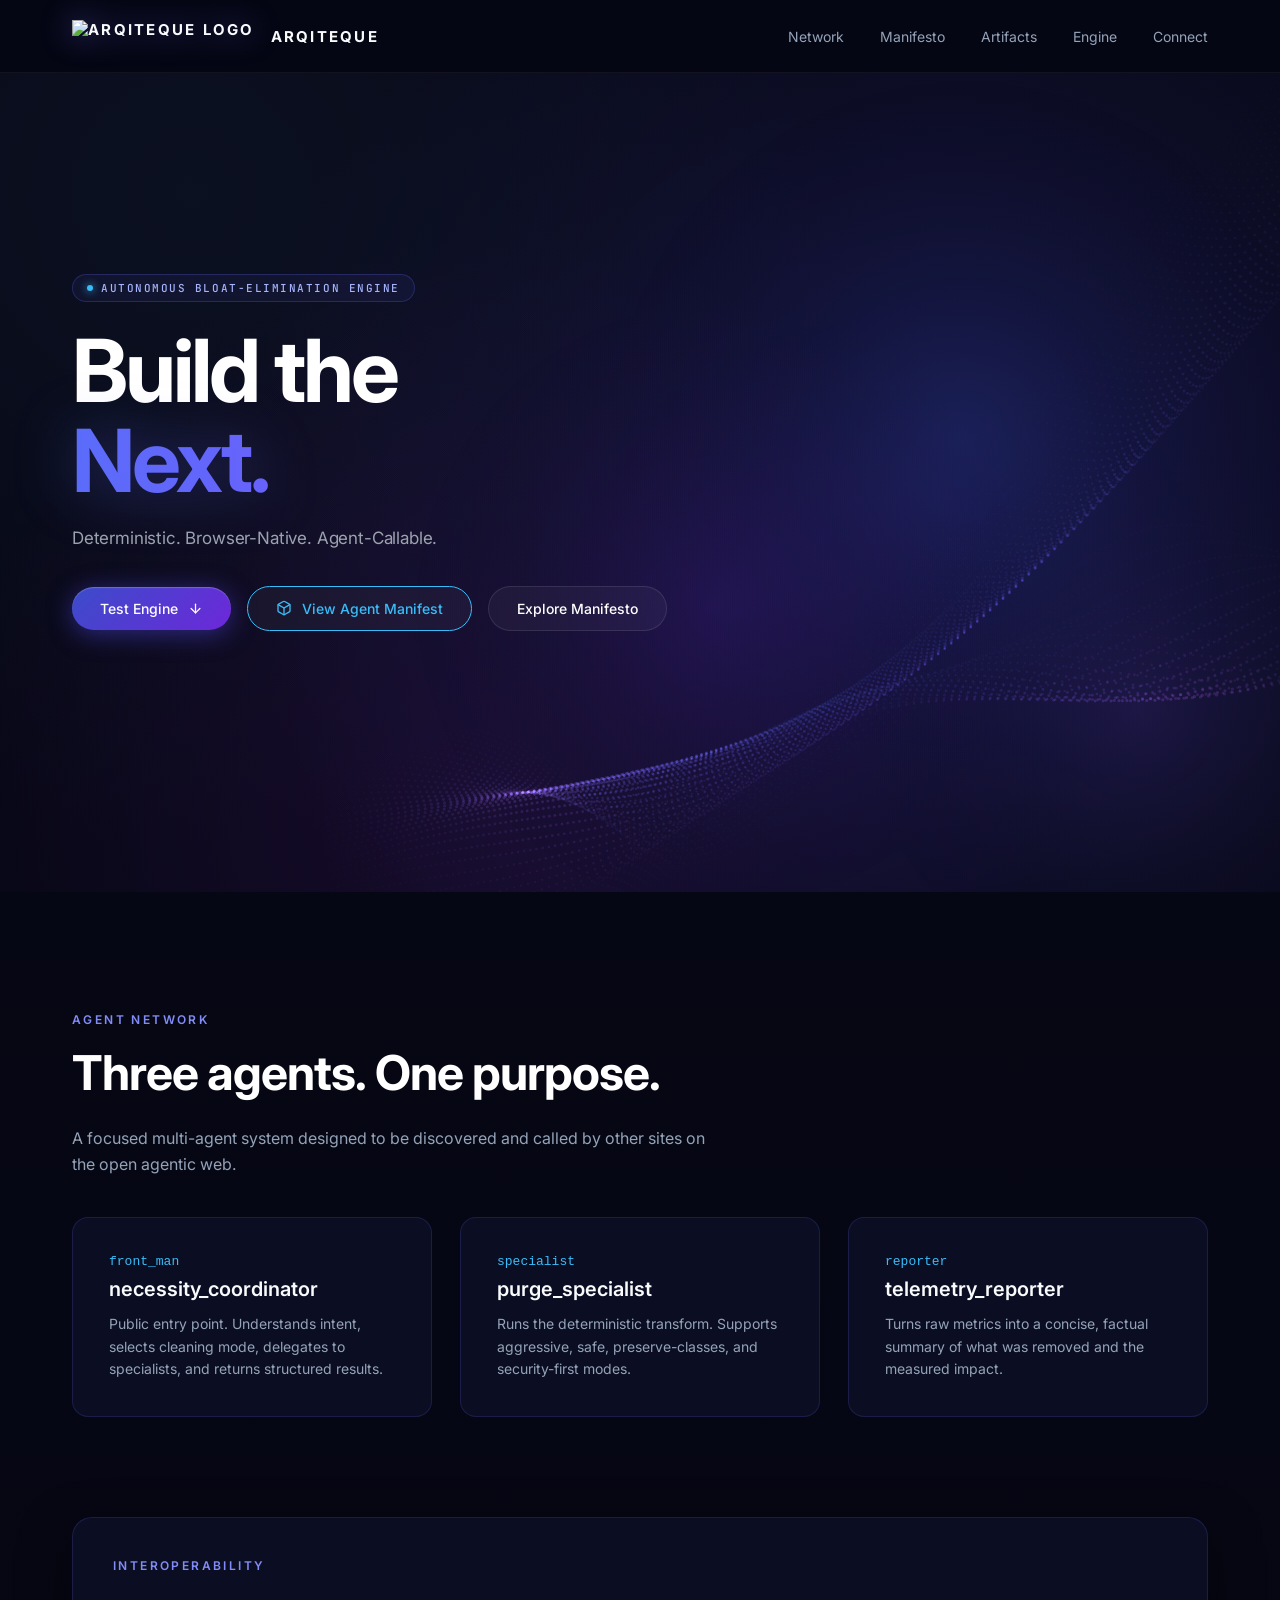
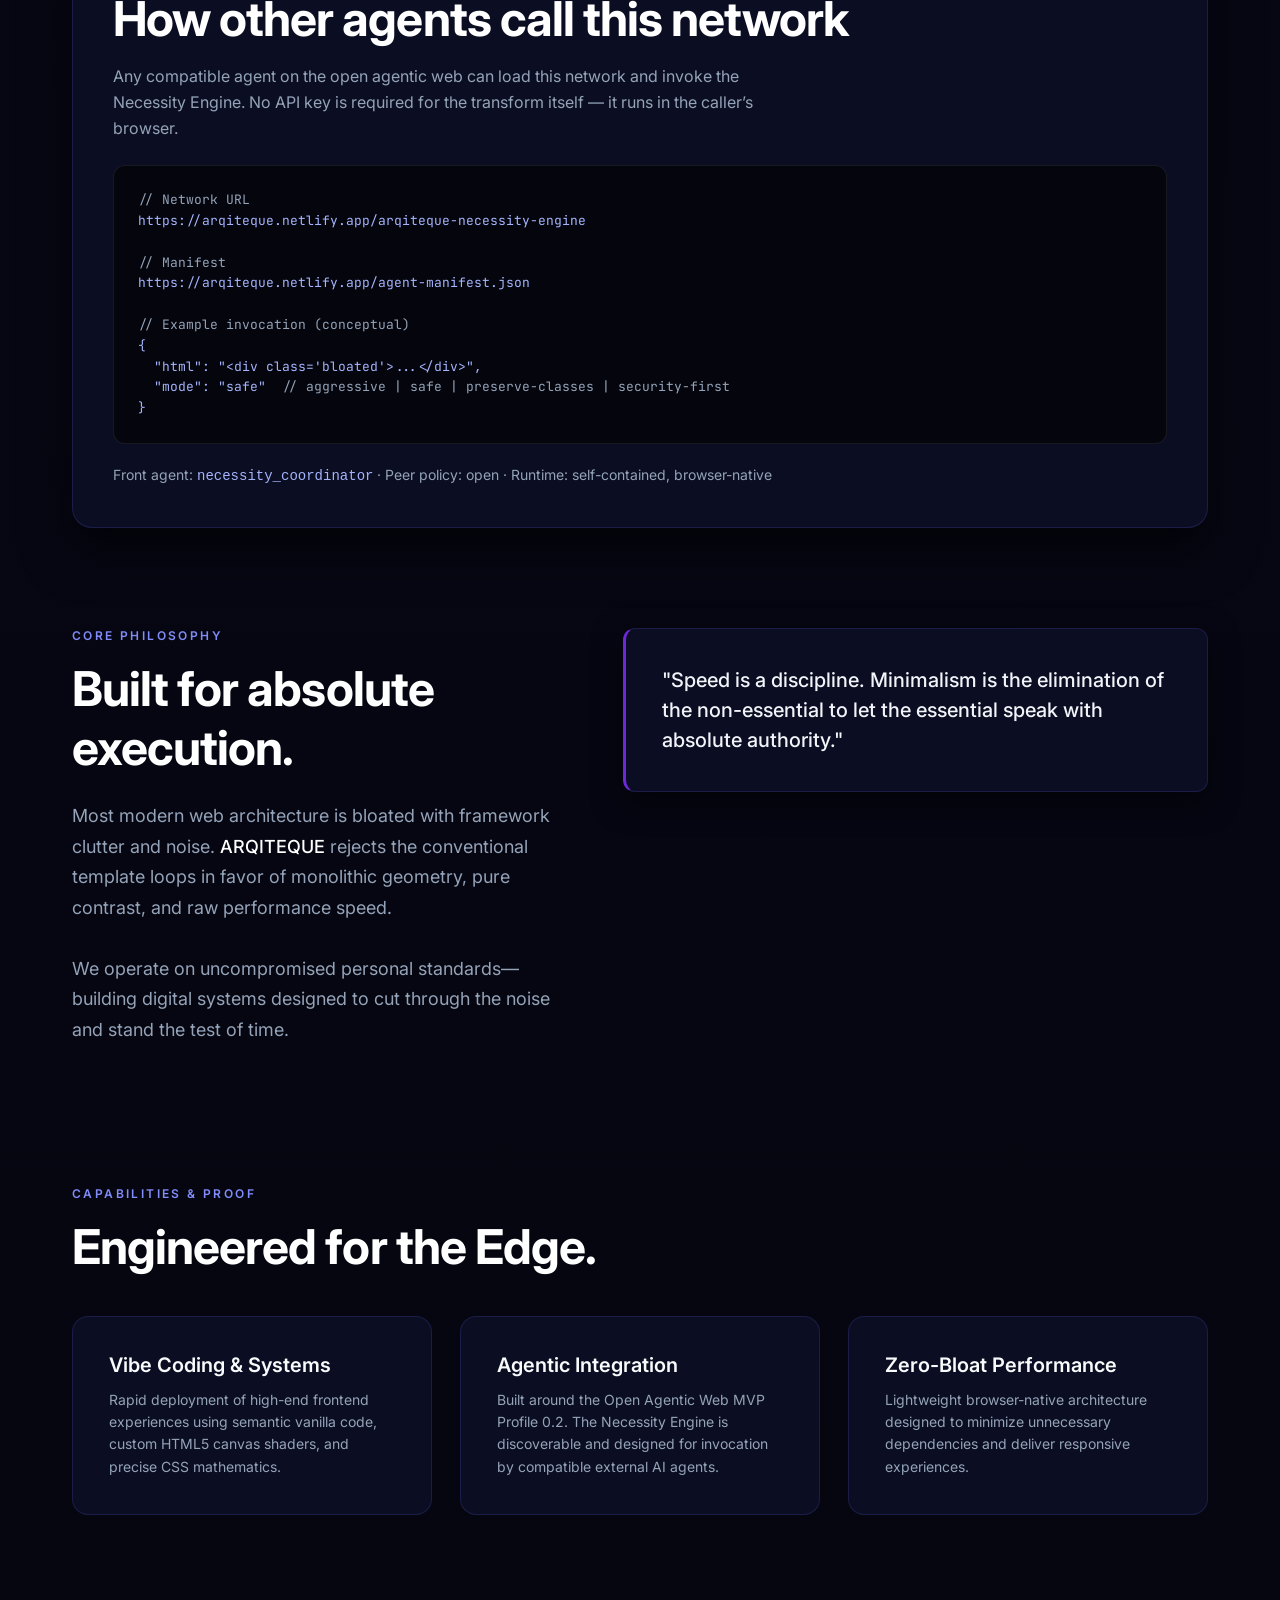
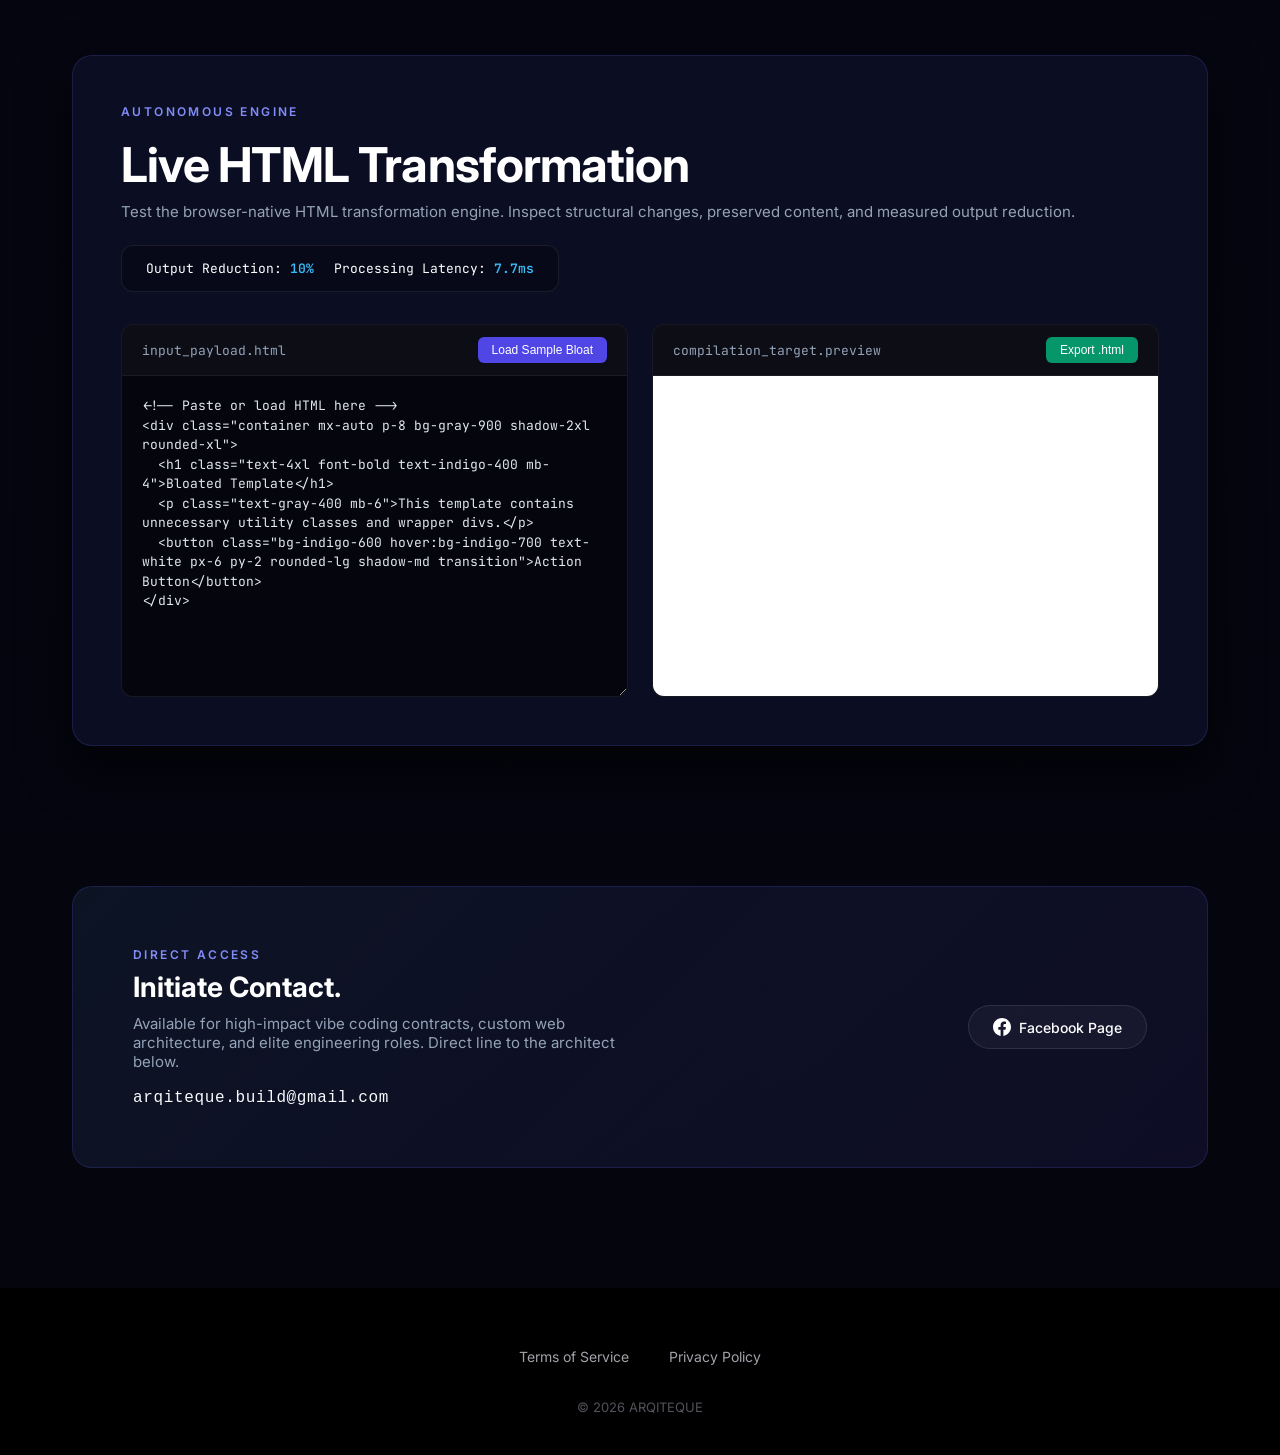
==== commit 467c162f: "Update index.html" ====
--- a/index.html
+++ b/index.html
@@ -774,9 +774,9 @@
 
       <div style="background: #04050d; border: 1px solid rgba(255,255,255,0.08); border-radius: 12px; padding: 24px; font-family: 'JetBrains Mono', monospace; font-size: 13px; color: #a5b4fc; overflow-x: auto; line-height: 1.6;">
 <span style="color: #94a3b8;">// Network URL</span><br>
-https://arqiteque.vercel.app/arqiteque-necessity-engine<br><br>
+https://arqiteque.netlify.app/arqiteque-necessity-engine<br><br>
 <span style="color: #94a3b8;">// Manifest</span><br>
-https://arqiteque.vercel.app/agent-manifest.json<br><br>
+https://arqiteque.netlify.app/agent-manifest.json<br><br>
 <span style="color: #94a3b8;">// Example invocation (conceptual)</span><br>
 {<br>
 &nbsp;&nbsp;"html": "&lt;div class='bloated'&gt;...&lt;/div&gt;",<br>
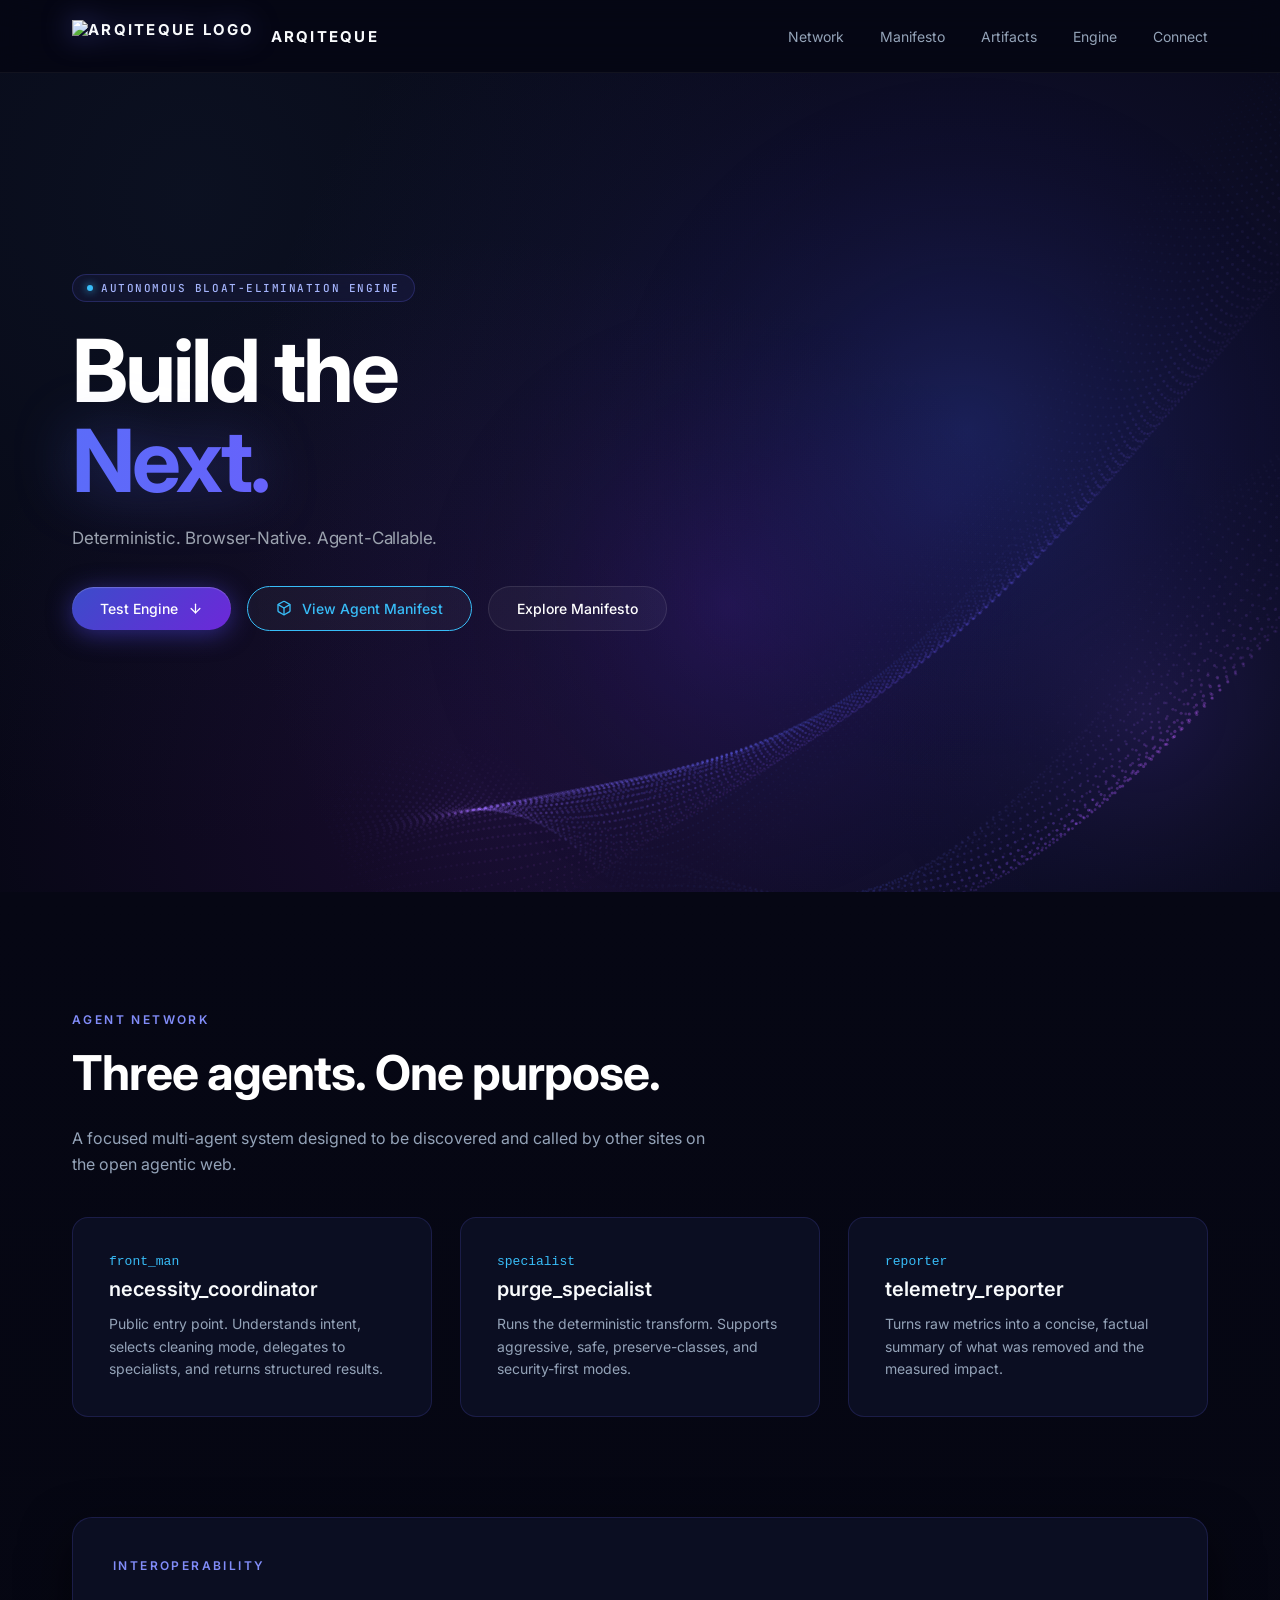
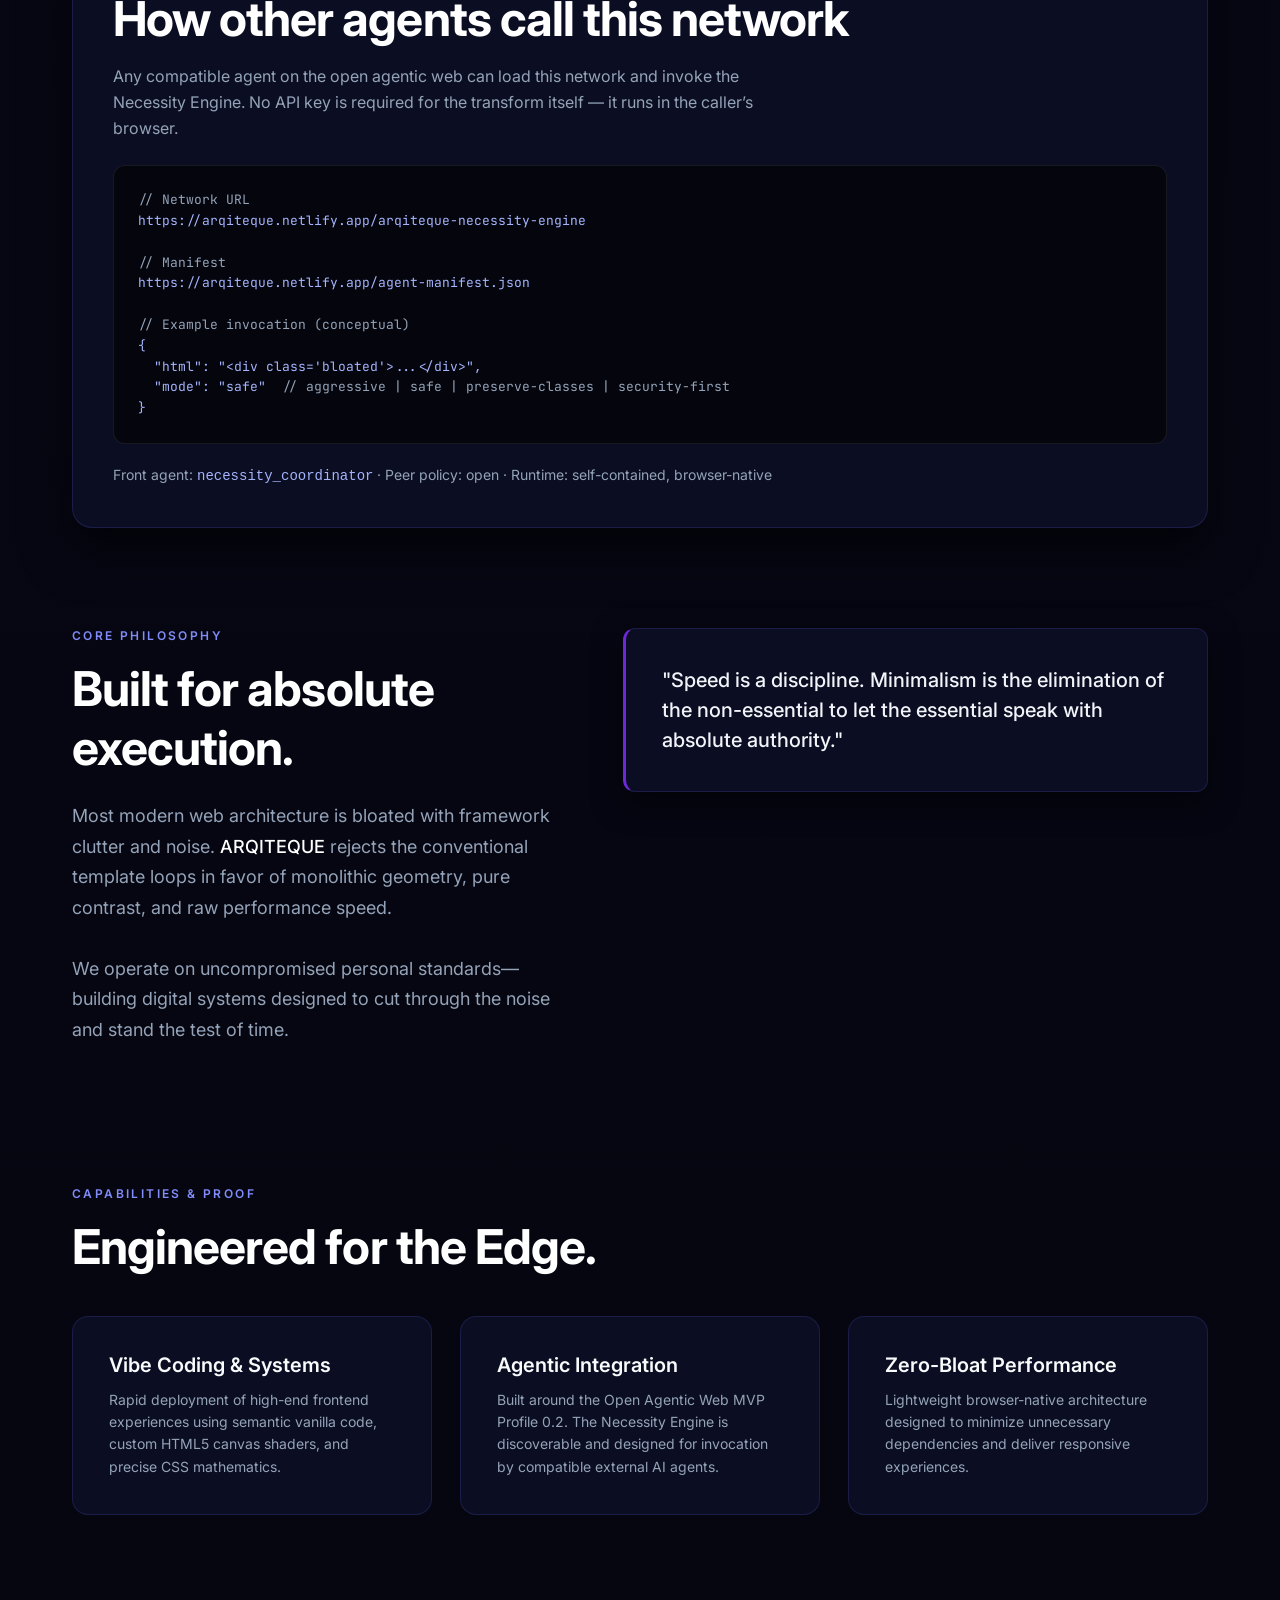
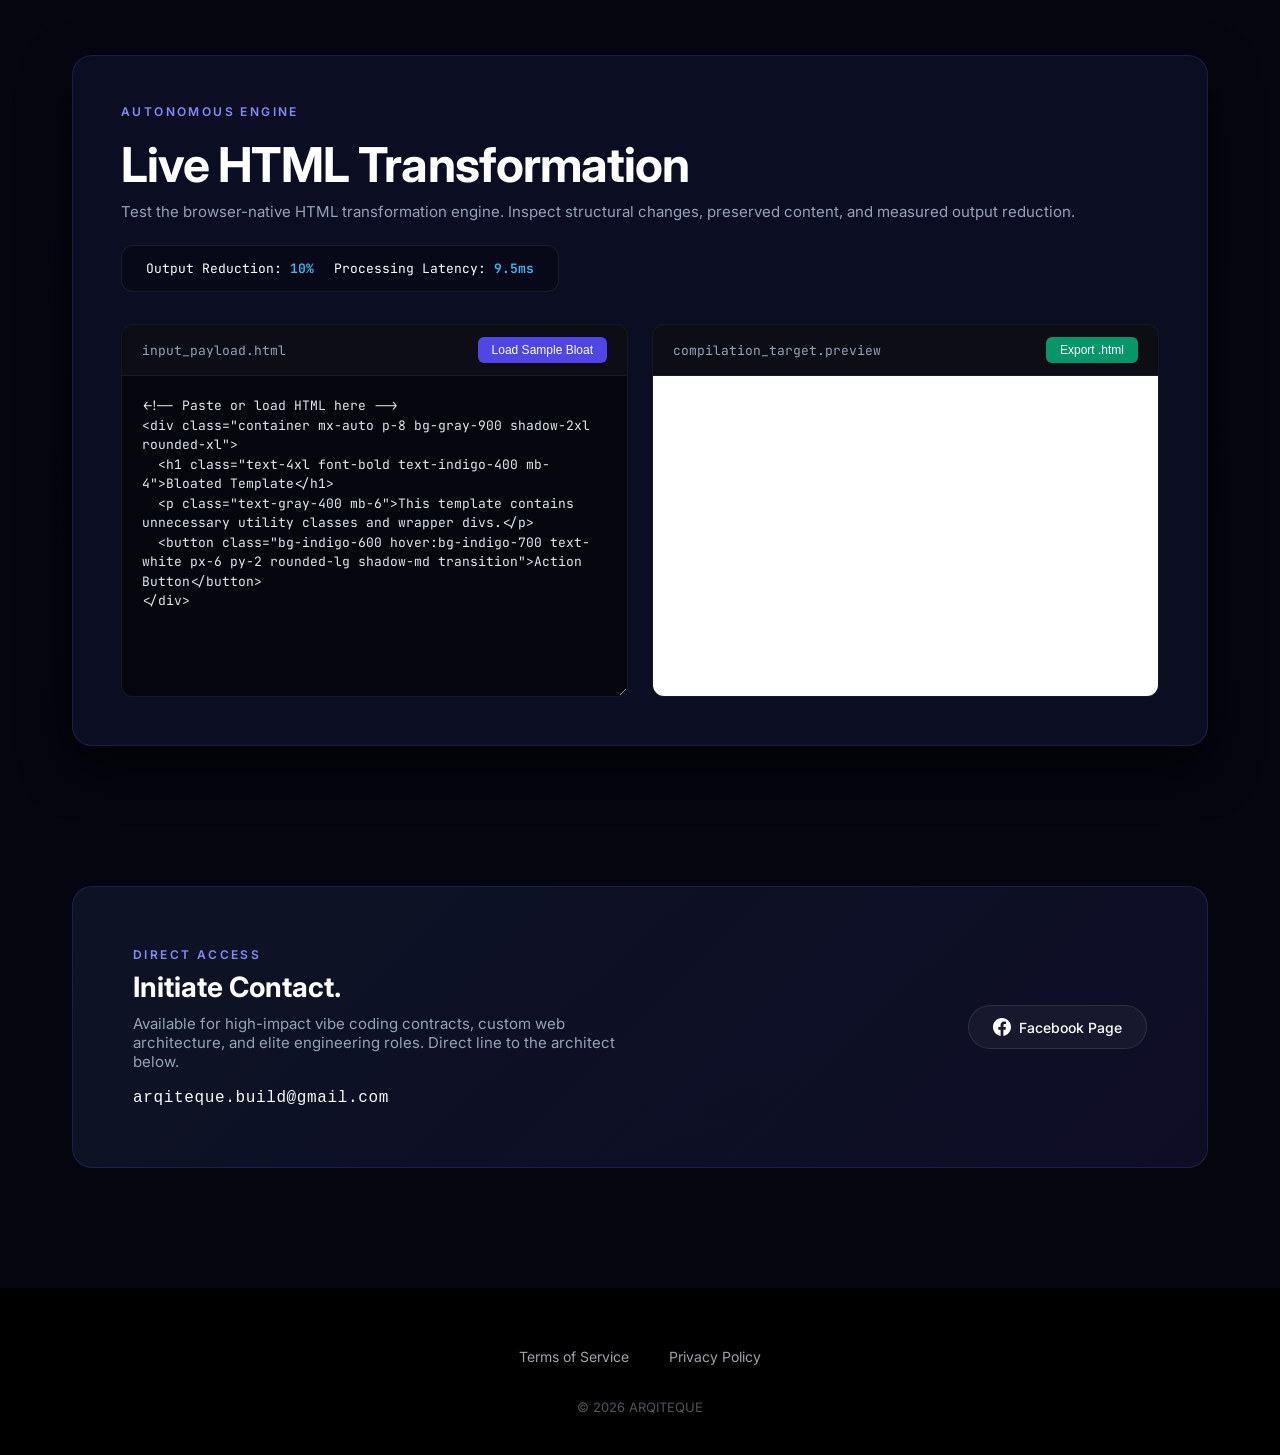
==== commit a8ec6523: "Update index.html" ====
--- a/index.html
+++ b/index.html
@@ -1,4 +1,3 @@
-
 <!DOCTYPE html>
 <html lang="en">
 <head>
@@ -42,7 +41,6 @@
     }
 
     /* STICKY NAVBAR */
-
     .navbar {
       position: sticky;
       top: 0;
@@ -99,7 +97,6 @@
     }
 
     /* HERO SCREEN */
-
     .hero-section {
       position: relative;
       width: 100%;
@@ -240,7 +237,6 @@
     }
 
     /* HUB SECTIONS */
-
     .hub-container {
       position: relative;
       z-index: 10;
@@ -267,7 +263,6 @@
     }
 
     /* MANIFESTO */
-
     .manifesto-section {
       margin-bottom: 140px;
       display: grid;
@@ -301,7 +296,6 @@
     }
 
     /* CAPABILITIES */
-
     .artifacts-section {
       margin-bottom: 140px;
     }
@@ -341,7 +335,6 @@
     }
 
     /* ENGINE SANDBOX */
-
     .sandbox-section {
       margin-bottom: 140px;
       background: var(--surface);
@@ -457,7 +450,6 @@
     }
 
     /* CONTACT */
-
     .connect-dock {
       background: linear-gradient(135deg, rgba(15, 23, 42, 0.8) 0%, rgba(30, 27, 75, 0.4) 100%);
       border: 1px solid var(--border);
@@ -518,7 +510,6 @@
     }
 
     /* FOOTER */
-
     .site-footer {
       width: 100%;
       background-color: #000000;
@@ -565,7 +556,6 @@
     }
 
     /* RESPONSIVE */
-
     @media (max-width: 1024px) {
       .navbar {
         padding: 20px 24px;
@@ -675,7 +665,6 @@
 <body>
 
   <!-- STICKY NAVBAR -->
-
   <nav class="navbar">
     <a href="#" class="brand">
       <img
@@ -686,7 +675,7 @@
       <span>ARQITEQUE</span>
     </a>
 
-        <div class="nav-links">
+    <div class="nav-links">
       <a href="#network">Network</a>
       <a href="#manifesto">Manifesto</a>
       <a href="#artifacts">Artifacts</a>
@@ -696,7 +685,6 @@
   </nav>
 
   <!-- HERO SCREEN -->
-
   <div class="hero-section">
     <canvas id="particle-wave" aria-hidden="true"></canvas>
 
@@ -734,10 +722,9 @@
   </div>
 
   <!-- LEVEL 1 HUB CONTENT -->
-
   <div class="hub-container">    
 
-        <!-- 01. AGENT NETWORK -->
+    <!-- 01. AGENT NETWORK -->
     <section id="network" class="network-section" style="margin-bottom: 100px;">
       <div class="section-tag">Agent Network</div>
       <h2 class="section-title">Three agents. One purpose.</h2>
@@ -789,7 +776,6 @@
     </section>
     
     <!-- 01. MANIFESTO -->
-
     <section id="manifesto" class="manifesto-section">
       <div>
         <div class="section-tag">Core Philosophy</div>
@@ -813,7 +799,6 @@
     </section>
 
     <!-- 02. ARTIFACTS / CAPABILITIES -->
-
     <section id="artifacts" class="artifacts-section">
       <div class="section-tag">Capabilities & Proof</div>
       <h2 class="section-title">Engineered for the Edge.</h2>
@@ -847,7 +832,6 @@
     </section>
 
     <!-- 03. LIVE ENGINE SANDBOX -->
-
     <section id="engine" class="sandbox-section">
 
       <div class="sandbox-header">
@@ -880,7 +864,6 @@
       <div class="sandbox-grid">
 
         <!-- INPUT CODE PANE -->
-
         <div class="editor-pane">
           <div class="pane-toolbar">
             <span>input_payload.html</span>
@@ -905,7 +888,6 @@
         </div>
 
         <!-- PREVIEW AND OUTPUT PANE -->
-
         <div class="preview-pane">
           <div class="pane-toolbar">
             <span>compilation_target.preview</span>
@@ -932,7 +914,6 @@
     </section>
 
     <!-- 04. DIRECT COMMS DOCK -->
-
     <section id="connect" class="connect-dock">
       <div class="connect-info">
         <div class="section-tag" style="margin-bottom: 8px;">
@@ -968,7 +949,6 @@
   </div>
 
   <!-- FOOTER -->
-
   <footer class="site-footer">
     <div class="footer-inner">
       <div class="footer-links">
@@ -980,8 +960,8 @@
     </div>
   </footer>
 
-  <!-- PARTICLE CANVAS ANIMATION -->
-
+  <!-- PARTICLE CANVAS ANIMATION & ENGINE SCRIPT -->
+  <script src="necessity-agent.js"></script>
   <script>
     const canvas = document.getElementById('particle-wave');
     const ctx = canvas.getContext('2d');
@@ -997,7 +977,6 @@
 
     function resize() {
       const rect = canvas.getBoundingClientRect();
-
       width = canvas.width = Math.round(rect.width);
       height = canvas.height = Math.round(rect.height);
     }
@@ -1009,54 +988,22 @@
       const n1 = Math.sin(u * 3.8 + t * 0.9 + v * 2.1);
       const n2 = Math.cos(u * 6.4 - t * 0.6 + v * 3.7) * 0.5;
       const n3 = Math.sin(u * 10.2 + v * 5.4 + t * 0.4) * 0.25;
-
       return n1 + n2 + n3;
     }
 
     function drawSmokeHaze(t) {
       const puffs = [
-        {
-          x: 0.56,
-          y: 0.68,
-          r: 0.24,
-          c: 'rgba(109, 40, 217, 0.13)',
-          dx: 0.04,
-          dy: -0.03
-        },
-        {
-          x: 0.78,
-          y: 0.44,
-          r: 0.28,
-          c: 'rgba(59, 130, 246, 0.11)',
-          dx: -0.03,
-          dy: 0.04
-        },
-        {
-          x: 0.86,
-          y: 0.76,
-          r: 0.22,
-          c: 'rgba(139, 92, 246, 0.10)',
-          dx: -0.04,
-          dy: -0.02
-        }
+        { x: 0.56, y: 0.68, r: 0.24, c: 'rgba(109, 40, 217, 0.13)', dx: 0.04, dy: -0.03 },
+        { x: 0.78, y: 0.44, r: 0.28, c: 'rgba(59, 130, 246, 0.11)', dx: -0.03, dy: 0.04 },
+        { x: 0.86, y: 0.76, r: 0.22, c: 'rgba(139, 92, 246, 0.10)', dx: -0.04, dy: -0.02 }
       ];
 
       puffs.forEach((p, i) => {
-        const cx = width * (
-          p.x + Math.sin(t * 0.7 + i * 2) * p.dx
-        );
-
-        const cy = height * (
-          p.y + Math.cos(t * 0.6 + i * 1.5) * p.dy
-        );
-
+        const cx = width * (p.x + Math.sin(t * 0.7 + i * 2) * p.dx);
+        const cy = height * (p.y + Math.cos(t * 0.6 + i * 1.5) * p.dy);
         const radius = Math.max(width, height) * p.r;
 
-        const grad = ctx.createRadialGradient(
-          cx, cy, 0,
-          cx, cy, radius
-        );
-
+        const grad = ctx.createRadialGradient(cx, cy, 0, cx, cy, radius);
         grad.addColorStop(0, p.c);
         grad.addColorStop(1, 'rgba(6, 7, 20, 0)');
 
@@ -1068,17 +1015,7 @@
     }
 
     function drawSmokeVeil({
-      cols,
-      rows,
-      startX,
-      startY,
-      endX,
-      endY,
-      twistFreq,
-      twistPhase,
-      spreadScale,
-      amp,
-      opacityScale
+      cols, rows, startX, startY, endX, endY, twistFreq, twistPhase, spreadScale, amp, opacityScale
     }) {
       for (let r = 0; r < rows; r++) {
         const vNorm = r / (rows - 1);
@@ -1086,102 +1023,39 @@
 
         for (let c = 0; c < cols; c++) {
           const u = c / (cols - 1);
-
-          const spineX = width * (
-            startX + (endX - startX) * u
-          );
-
-          const spineY = height * (
-            startY + (endY - startY) * u
-          ) + Math.sin(u * Math.PI * 1.5 - 0.5) * (height * amp);
+          const spineX = width * (startX + (endX - startX) * u);
+          const spineY = height * (startY + (endY - startY) * u) + Math.sin(u * Math.PI * 1.5 - 0.5) * (height * amp);
 
           const curlX = smokeCurl(u, v * 1.6, time) * 46;
           const curlY = smokeCurl(u + 1.3, v * 1.8, time * 0.85) * 54;
 
-          const twistAngle =
-            u * twistFreq +
-            twistPhase +
-            time * 0.55 +
-            curlX * 0.008;
-
-          const dispersion =
-            1 + Math.abs(smokeCurl(u * 0.8, v, time * 0.5)) * 0.45;
-
-          const ribbonWidth =
-            Math.cos(twistAngle) * spreadScale * dispersion;
-
-          const x =
-            spineX - v * ribbonWidth * 0.52 + curlX;
-
-          const y =
-            spineY + v * ribbonWidth + curlY;
-
-          const endFade = Math.pow(
-            Math.sin(u * Math.PI),
-            1.35
-          );
-
-          const edgeFade = Math.pow(
-            Math.max(0, 1 - Math.abs(v * 2)),
-            1.85
-          );
-
-          const pinchFactor =
-            1 - Math.min(1, Math.abs(Math.cos(twistAngle)));
-
-          const vaporShimmer =
-            0.85 + 0.15 * Math.sin(u * 12 + v * 9 + time * 1.5);
-
-          const alpha =
-            Math.max(
-              0,
-              endFade *
-              edgeFade *
-              (0.28 + pinchFactor * 0.62) *
-              vaporShimmer *
-              opacityScale
-            );
-
+          const twistAngle = u * twistFreq + twistPhase + time * 0.55 + curlX * 0.008;
+          const dispersion = 1 + Math.abs(smokeCurl(u * 0.8, v, time * 0.5)) * 0.45;
+          const ribbonWidth = Math.cos(twistAngle) * spreadScale * dispersion;
+
+          const x = spineX - v * ribbonWidth * 0.52 + curlX;
+          const y = spineY + v * ribbonWidth + curlY;
+
+          const endFade = Math.pow(Math.sin(u * Math.PI), 1.35);
+          const edgeFade = Math.pow(Math.max(0, 1 - Math.abs(v * 2)), 1.85);
+          const pinchFactor = 1 - Math.min(1, Math.abs(Math.cos(twistAngle)));
+          const vaporShimmer = 0.85 + 0.15 * Math.sin(u * 12 + v * 9 + time * 1.5);
+
+          const alpha = Math.max(0, endFade * edgeFade * (0.28 + pinchFactor * 0.62) * vaporShimmer * opacityScale);
           if (alpha <= 0.012) continue;
 
-          const violetMix = Math.max(
-            0,
-            Math.min(
-              1,
-              (1 - u) * 0.4 +
-              pinchFactor * 0.5 +
-              curlY * 0.004
-            )
-          );
-
+          const violetMix = Math.max(0, Math.min(1, (1 - u) * 0.4 + pinchFactor * 0.5 + curlY * 0.004));
           const coreGlow = pinchFactor * 48;
 
-          const red = Math.min(
-            255,
-            Math.round(42 * (1 - violetMix) + 150 * violetMix + coreGlow)
-          );
-
-          const green = Math.min(
-            255,
-            Math.round(104 * (1 - violetMix) + 58 * violetMix + coreGlow * 0.65)
-          );
-
-          const blue = Math.min(
-            255,
-            Math.round(238 * (1 - violetMix) + 248 * violetMix + coreGlow * 0.4)
-          );
-
-          const radius = Math.max(
-            0.45,
-            0.65 + edgeFade * 0.65 + pinchFactor * 0.35
-          );
+          const red = Math.min(255, Math.round(42 * (1 - violetMix) + 150 * violetMix + coreGlow));
+          const green = Math.min(255, Math.round(104 * (1 - violetMix) + 58 * violetMix + coreGlow * 0.65));
+          const blue = Math.min(255, Math.round(238 * (1 - violetMix) + 248 * violetMix + coreGlow * 0.4));
+
+          const radius = Math.max(0.45, 0.65 + edgeFade * 0.65 + pinchFactor * 0.35);
 
           ctx.beginPath();
           ctx.arc(x, y, radius, 0, Math.PI * 2);
-
-          ctx.fillStyle =
-            `rgba(${red}, ${green}, ${blue}, ${alpha})`;
-
+          ctx.fillStyle = `rgba(${red}, ${green}, ${blue}, ${alpha})`;
           ctx.fill();
         }
       }
@@ -1194,202 +1068,67 @@
       drawSmokeHaze(time);
 
       drawSmokeVeil({
-        cols: 190,
-        rows: 46,
-        startX: 0.20,
-        startY: 1.06,
-        endX: 1.08,
-        endY: 0.12,
-        twistFreq: 4.1,
-        twistPhase: 0.4,
-        spreadScale: Math.min(width, height) * 0.44,
-        amp: 0.15,
-        opacityScale: 0.78
+        cols: 190, rows: 46, startX: 0.20, startY: 1.06, endX: 1.08, endY: 0.12,
+        twistFreq: 4.1, twistPhase: 0.4, spreadScale: Math.min(width, height) * 0.44, amp: 0.15, opacityScale: 0.78
       });
 
       drawSmokeVeil({
-        cols: 135,
-        rows: 28,
-        startX: 0.34,
-        startY: 1.14,
-        endX: 1.12,
-        endY: 0.50,
-        twistFreq: 3.3,
-        twistPhase: 2.0,
-        spreadScale: Math.min(width, height) * 0.38,
-        amp: -0.12,
-        opacityScale: 0.42
+        cols: 135, rows: 28, startX: 0.34, startY: 1.14, endX: 1.12, endY: 0.50,
+        twistFreq: 3.3, twistPhase: 2.0, spreadScale: Math.min(width, height) * 0.32, amp: 0.12, opacityScale: 0.62
       });
 
-      ctx.globalCompositeOperation = 'source-over';
-
-      time += 0.0025;
-      animationFrame = requestAnimationFrame(animate);
+      time += 0.008;
+      if (!prefersReducedMotion) {
+        animationFrame = requestAnimationFrame(animate);
+      }
     }
 
     if (!prefersReducedMotion) {
       animate();
     } else {
       drawSmokeHaze(0);
-    }
-
-    document.addEventListener('visibilitychange', () => {
-      if (document.hidden) {
-        cancelAnimationFrame(animationFrame);
-      } else if (!prefersReducedMotion) {
-        animate();
-      }
-    });
-  </script>
-
-  <!-- SHARED NECESSITY ENGINE -->
-
-  <script src="/necessity-agent.js"></script>
-
-  <!-- ARQITEQUE INTERFACE -->
-
-  <script>
-    function loadSampleBloat() {
-      const sample = `<div class="w-full bg-slate-950 flex items-center justify-center p-4">
-  <div class="max-w-xl w-full bg-slate-900 border border-indigo-500/30 rounded-2xl p-6 shadow-2xl">
-    <div class="flex items-center gap-3 mb-4">
-      <div class="w-3 h-3 rounded-full bg-red-500"></div>
-      <div class="w-3 h-3 rounded-full bg-yellow-500"></div>
-      <div class="w-3 h-3 rounded-full bg-green-500"></div>
-      <span class="text-xs font-mono text-slate-500 ml-auto">arqiteque.system</span>
-    </div>
-    <h2 class="text-xl font-bold text-white tracking-tight mb-2">Zero-Bloat System Online</h2>
-    <p class="text-slate-400 text-xs leading-relaxed mb-4">Framework clutter successfully stripped. Monolithic geometry and pure contrast enforced.</p>
-    <button onclick="alert('Executed with absolute precision.')" class="w-full py-2.5 bg-indigo-600 hover:bg-indigo-500 text-white font-medium rounded-xl transition shadow-lg shadow-indigo-500/25 text-sm">Initialize Protocol</button>
-  </div>
-</div>`;
-
-      document.getElementById('source-code').value = sample;
-      runEngine();
-    }
-
+      drawSmokeVeil({
+        cols: 100, rows: 20, startX: 0.20, startY: 1.06, endX: 1.08, endY: 0.12,
+        twistFreq: 4.1, twistPhase: 0.4, spreadScale: Math.min(width, height) * 0.44, amp: 0.15, opacityScale: 0.78
+      });
+    }
+
+    // Engine Sandbox Interactive Logic
     function runEngine() {
       const rawHtml = document.getElementById('source-code').value;
-      const iframe = document.getElementById('live-preview');
-
-      try {
-        if (
-          !window.NecessityAuditor ||
-          typeof window.NecessityAuditor.invoke !== 'function'
-        ) {
-          throw new Error('The shared Necessity Engine could not be loaded.');
-        }
-
-        const result = window.NecessityAuditor.invoke({
-          html: rawHtml
-        });
-
-        document.getElementById('metric-reduction').innerText =
-          `${result.reduction_percent}%`;
-
-        document.getElementById('metric-latency').innerText =
-          `${result.latency_ms}ms`;
-
-        const previewDocument = `<!DOCTYPE html>
-<html lang="en">
-<head>
-  <meta charset="UTF-8">
-  <meta
-    http-equiv="Content-Security-Policy"
-    content="default-src 'none'; style-src 'unsafe-inline'; img-src data: blob:; font-src data:;"
-  >
-  <meta name="viewport" content="width=device-width, initial-scale=1.0">
-  <style>
-    body {
-      background: #ffffff;
-      color: #000000;
-      font-family: sans-serif;
-      padding: 24px;
-      overflow-wrap: anywhere;
-    }
-  </style>
-</head>
-<body>${result.purged_html}</body>
-</html>`;
-
-        iframe.srcdoc = previewDocument;
-
-      } catch (error) {
-        console.error('ARQITEQUE engine error:', error);
-
-        iframe.srcdoc = `<!DOCTYPE html>
-<html lang="en">
-<head>
-  <meta charset="UTF-8">
-</head>
-<body style="font-family:sans-serif;padding:24px;color:#b91c1c">
-  <h3>Processing failed</h3>
-  <p>Check your HTML input and try again.</p>
-</body>
-</html>`;
-
-        document.getElementById('metric-reduction').innerText = '—';
-        document.getElementById('metric-latency').innerText = '—';
-      }
+      if (window.NecessityAuditor) {
+        const result = NecessityAuditor.invoke(rawHtml);
+        document.getElementById('metric-reduction').textContent = result.reduction_percent + '%';
+        document.getElementById('metric-latency').textContent = result.latency_ms + 'ms';
+        
+        const iframe = document.getElementById('live-preview');
+        iframe.srcdoc = result.purged_html;
+      }
+    }
+
+    function loadSampleBloat() {
+      document.getElementById('source-code').value = `<div class="container mx-auto p-8 bg-gray-900 shadow-2xl rounded-xl">\n  <h1 class="text-4xl font-bold text-indigo-400 mb-4">Optimized Bloat Sample</h1>\n  <p class="text-gray-400 mb-6">Clean deterministic execution test markup.</p>\n  <button class="bg-indigo-600 text-white px-6 py-2 rounded-lg">Execute</button>\n</div>`;
+      runEngine();
     }
 
     function exportCode() {
       const rawHtml = document.getElementById('source-code').value;
-
-      try {
-        if (
-          !window.NecessityAuditor ||
-          typeof window.NecessityAuditor.invoke !== 'function'
-        ) {
-          throw new Error('The shared Necessity Engine could not be loaded.');
-        }
-
-        const result = window.NecessityAuditor.invoke({
-          html: rawHtml
-        });
-
-        const blob = new Blob(
-          [result.purged_html],
-          { type: 'text/html;charset=utf-8' }
-        );
-
+      if (window.NecessityAuditor) {
+        const result = NecessityAuditor.invoke(rawHtml);
+        const blob = new Blob([result.purged_html], { type: 'text/html' });
         const url = URL.createObjectURL(blob);
         const a = document.createElement('a');
-
         a.href = url;
-        a.download = 'arqiteque-purged.html';
-
-        document.body.appendChild(a);
+        a.download = 'purged-output.html';
         a.click();
-        a.remove();
-
-        setTimeout(() => {
-          URL.revokeObjectURL(url);
-        }, 1000);
-
-      } catch (error) {
-        console.error('ARQITEQUE export error:', error);
-
-        alert(
-          error.message || 'Export failed. Check your HTML input.'
-        );
-      }
-    }
-
-    document.addEventListener('DOMContentLoaded', () => {
+        URL.revokeObjectURL(url);
+      }
+    }
+
+    // Initial run on load
+    window.addEventListener('DOMContentLoaded', () => {
       runEngine();
     });
   </script>
-
-  <!-- VERCEL ANALYTICS -->
-
-  <script>
-    window.va = window.va || function () {
-      (window.vaq = window.vaq || []).push(arguments);
-    };
-  </script>
-
-  <script defer src="/_vercel/insights/script.js"></script>
-
 </body>
 </html>
